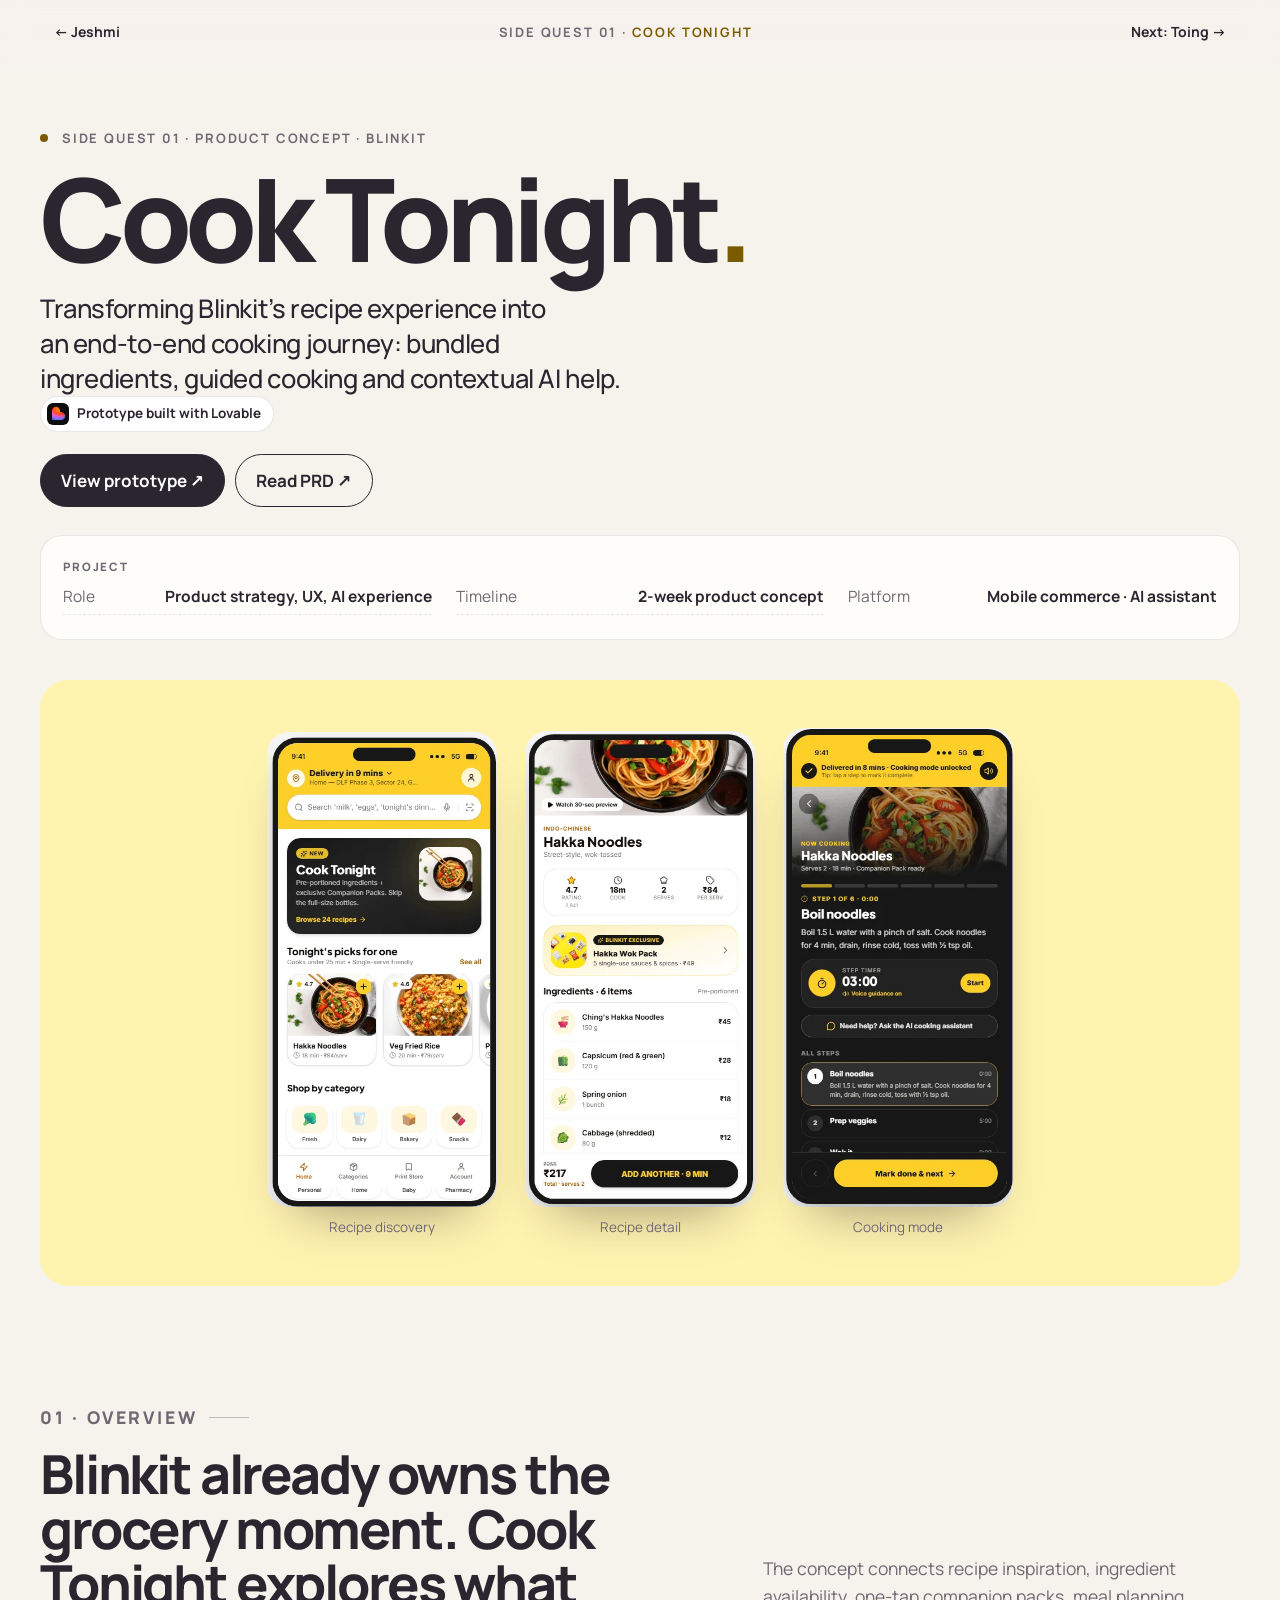
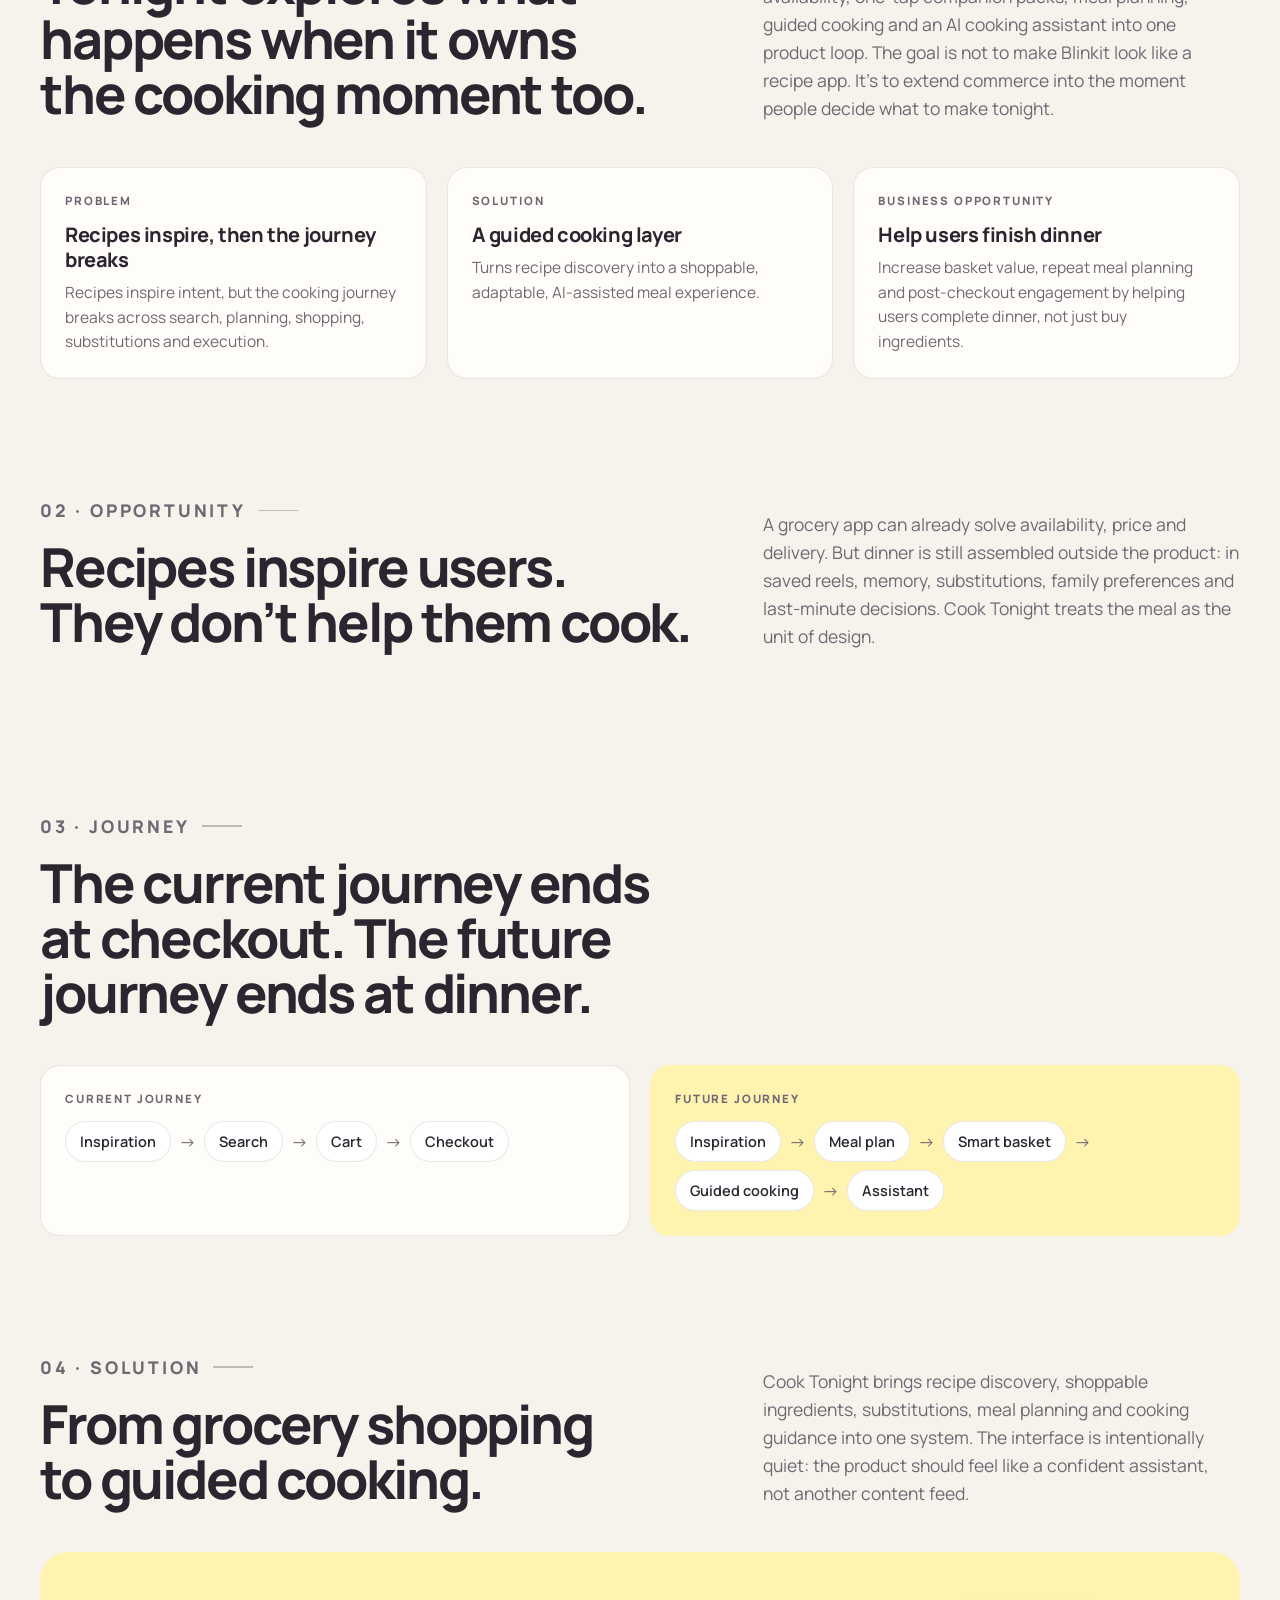
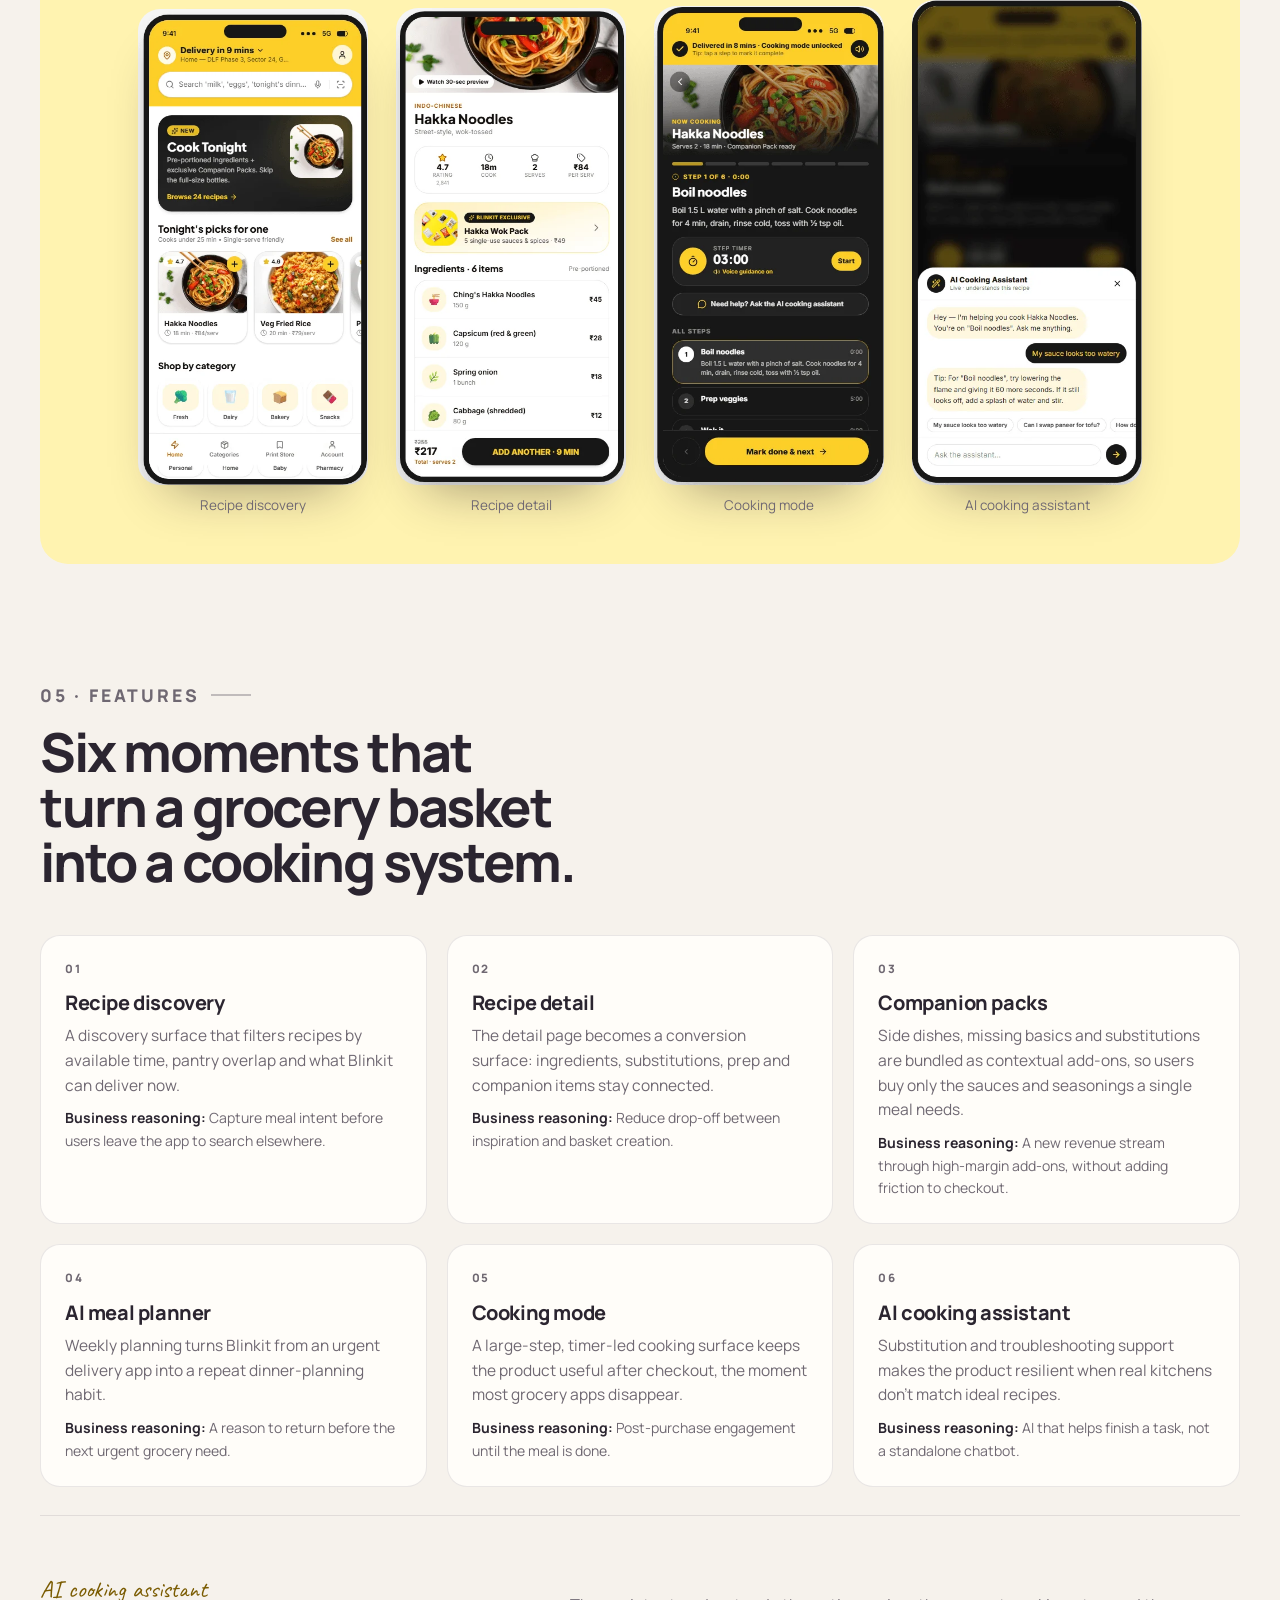
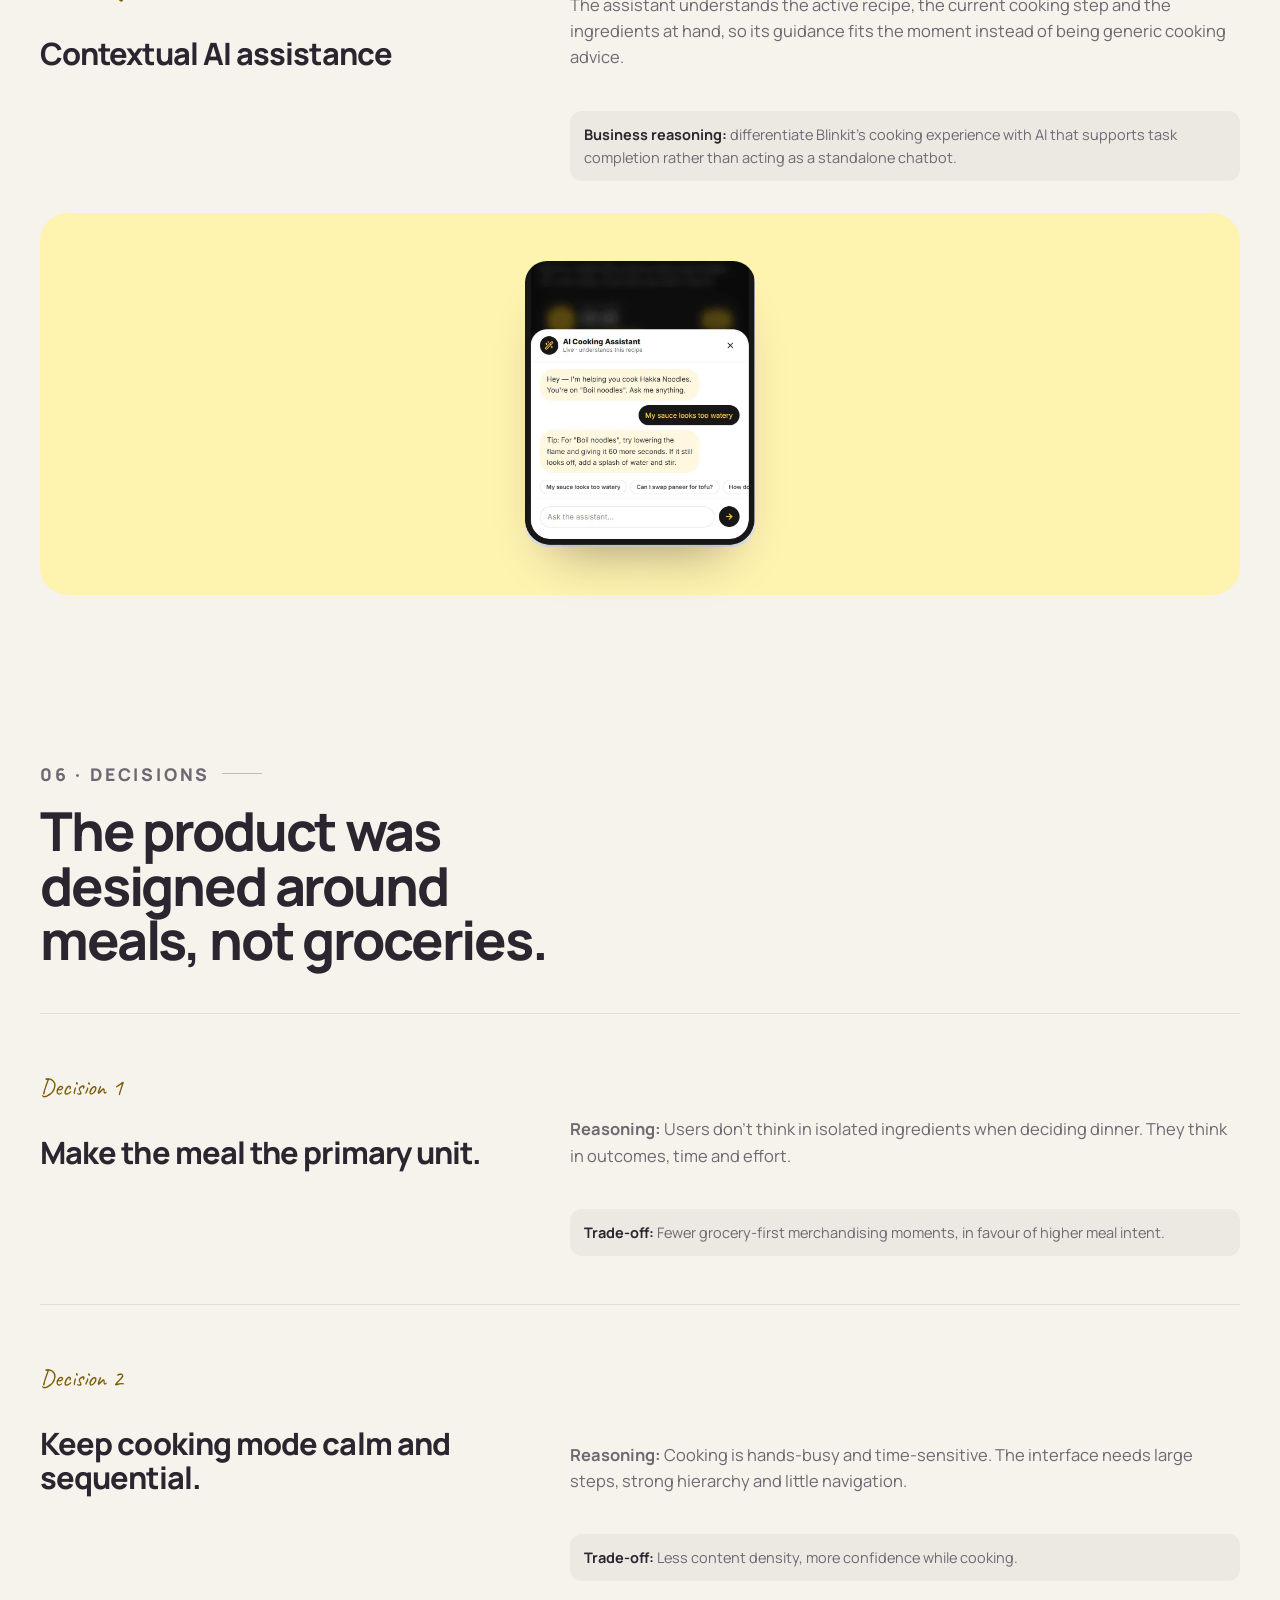
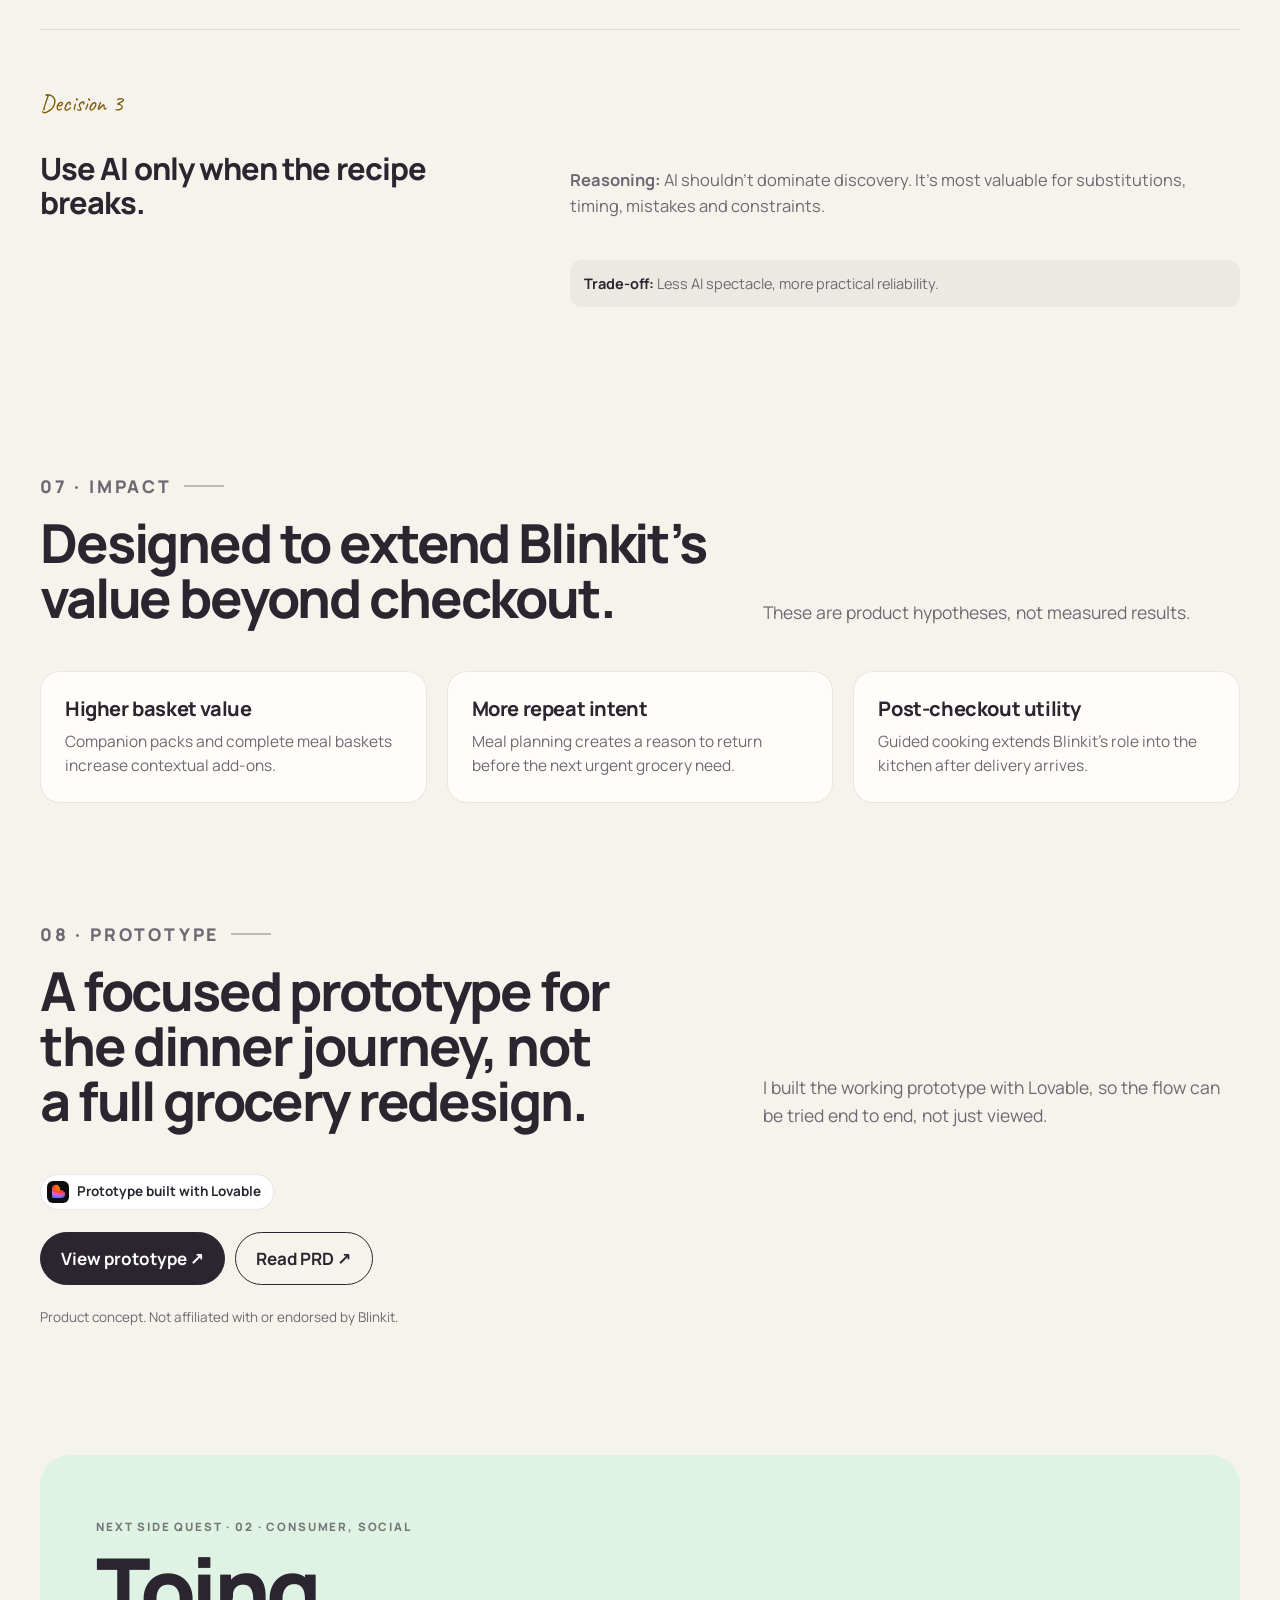
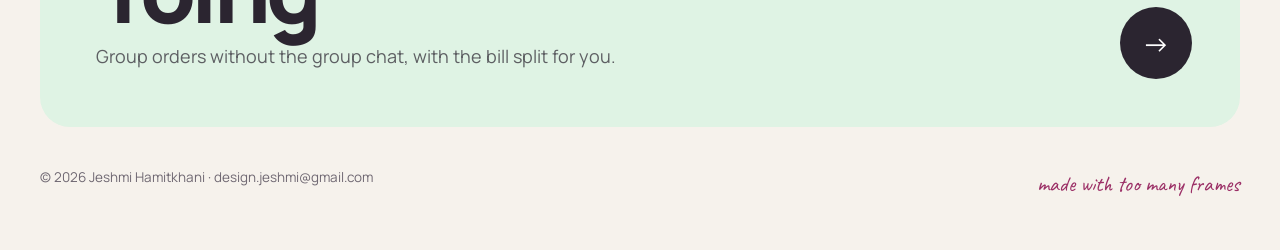
==== blinkit.html @ 4bb588b1 "Portfolio site Co-Authored-By: Claude Opus 5.5 <noreply@anthropic.com> Claude-Session: https://claud" ====
<!doctype html>
<html lang="en"><head><meta charset="utf-8"><meta name="viewport" content="width=device-width, initial-scale=1, viewport-fit=cover">
<title>Cook Tonight · Jeshmi</title><meta name="description" content="Cook Tonight, a Blinkit product concept by Jeshmi Hamitkhani: recipe discovery, ingredient bundles, guided cooking and an AI cooking assistant.">
<link rel="preconnect" href="https://fonts.googleapis.com"><link rel="preconnect" href="https://fonts.gstatic.com" crossorigin>
<link rel="stylesheet" href="https://fonts.googleapis.com/css2?family=Manrope:wght@400;500;600;700;800&family=Caveat:wght@600;700&family=Inter:wght@400;500;600;700&family=JetBrains+Mono:wght@400;600&display=swap">
<link rel="stylesheet" href="cs.css">
<style>:root{--tint:#FFF3B0;--tint-ink:#7A5B00;--pa:#0C831F}.dec>.oshot{grid-column:1/-1;margin-top:8px}.oshot{margin:0;border-radius:14px;overflow:hidden;background:#fff;border:1px solid var(--line);box-shadow:0 40px 80px -48px rgba(40,20,40,.45)}.oshot img{display:block;width:100%;height:auto}
.aff-f{display:flex;flex-wrap:wrap;gap:8px;margin-top:20px}.aff-f button{display:inline-flex;align-items:center;gap:8px;padding:9px 16px;border-radius:999px;border:1px solid var(--line);background:#fff;font:600 14.5px var(--ui,inherit);color:var(--ink);cursor:pointer}.aff-f button i{width:10px;height:10px;border-radius:3px}.aff-f button[aria-pressed=true]{background:var(--ink);color:#fff;border-color:var(--ink)}
.aff-b{margin-top:16px;display:grid;grid-template-columns:repeat(5,minmax(0,1fr));gap:18px;padding:24px;border-radius:22px;background:#fff;border:1px solid var(--line)}
.aff-c{display:grid;gap:10px;align-content:start;transition:opacity .35s}.aff-c h4{font-size:19px;line-height:1.15;letter-spacing:-.02em;margin:0}.aff-c small{color:var(--muted);font-size:14px;padding-bottom:12px;border-bottom:2px solid var(--ink);margin-bottom:6px}
.aff-c .st{margin:0;background:var(--st);padding:14px 14px 18px;font:600 19px/1.25 Caveat,cursive;color:#2b2530;transform:rotate(var(--r));box-shadow:0 6px 10px -8px rgba(0,0,0,.35)}
.aff.f .aff-c{opacity:.22}.aff.f .aff-c.on{opacity:1}
.aff-s{margin-top:16px;display:flex;align-items:center;gap:16px;padding:16px 20px;border-radius:16px;background:var(--ink);color:#fff}.aff-s span{flex:none;background:#fff;color:var(--ink);font-weight:700;font-size:14px;padding:6px 12px;border-radius:999px}.aff-s p{margin:0;font-size:16px}
@media(max-width:1000px){.aff-b{grid-template-columns:repeat(2,minmax(0,1fr))}}@media(max-width:560px){.aff-b{grid-template-columns:1fr;padding:16px}.aff-s{flex-direction:column;align-items:flex-start}}.phones .iph{display:block;width:100%;padding:9px;border-radius:44px;background:#111;box-shadow:0 0 0 1.5px #3a3a3a inset,0 30px 50px -28px rgba(20,10,20,.55);position:relative}.phones .iph img{border-radius:35px;box-shadow:none;display:block}.phones .iph::after{content:'';position:absolute;top:17px;left:50%;translate:-50% 0;width:28%;height:20px;border-radius:12px;background:#111}.phones figure.m{flex-basis:250px}.tgp{display:flex;flex-wrap:wrap;gap:32px;align-items:flex-start;justify-content:center;padding:clamp(20px,4vw,48px);border-radius:28px;background:#DFE3DC;margin-top:8px}.tgside{display:grid;gap:18px;width:360px;max-width:100%}.splitctl{background:#fff;border-radius:20px;padding:16px;box-shadow:0 0 0 2px #FF4FC8,0 20px 40px -30px rgba(0,0,0,.4)}.splitctl .lab{margin:0 0 10px;font-size:12px;font-weight:800;letter-spacing:.1em;text-transform:uppercase;color:#C2187F}.seg{display:grid;gap:8px}.seg button{display:grid;gap:2px;text-align:left;padding:14px 16px;border-radius:14px;border:1.5px solid var(--line);background:#fff;cursor:pointer;font:inherit;color:var(--ink)}.seg button small{color:var(--muted);font-size:13px}.seg button[aria-checked=true]{border-color:#0B6B2B;background:#EEF7F0;box-shadow:0 0 0 3px rgba(11,107,43,.15)}.seg button[aria-checked=true] b::before{content:'● ';color:#0B6B2B}.tgp .pay{width:auto}.tgp iframe{width:448px;max-width:100%;height:930px;border:0;border-radius:24px;background:transparent}
.pay{border:0;margin:0;padding:16px;border-radius:20px;background:#fff;width:360px;max-width:100%;display:grid;gap:6px;box-shadow:0 20px 40px -30px rgba(0,0,0,.4)}.pay legend{float:left;font-weight:700;font-size:16px;padding:4px 0 8px}.pay label{display:flex;align-items:center;justify-content:space-between;gap:12px;padding:14px;border-radius:14px;cursor:pointer;flex-direction:row-reverse}.pay label:has(input:checked){background:#EEF7F0}.pay b{display:block;font-size:14.5px}.pay small{color:var(--muted);font-size:12.5px}.pay input{width:20px;height:20px;accent-color:#0B6B2B}.pay .off{opacity:.45;cursor:not-allowed}
.tghero{background:#018029;color:#fff}.tghero .kicker,.tghero .lede{color:rgba(255,255,255,.85)}.tghero h1{color:#fff}.tghero h1 span{color:#F472B6}.tghero .tldr{background:rgba(255,255,255,.08);border-color:rgba(255,255,255,.2)}.tghero .tldr dt,.tghero .facts span:first-child{color:rgba(255,255,255,.7)}.tghero .tldr dd,.tghero .facts span{color:#fff}.tghero .phones{background:rgba(255,255,255,.1)}.tghero .phones figcaption{color:rgba(255,255,255,.8)}.dec>.phones{grid-column:1/-1;margin-top:8px}.phones{display:flex;flex-wrap:wrap;gap:clamp(14px,2.4vw,28px);justify-content:center;align-items:flex-end;padding:clamp(24px,4vw,48px);border-radius:28px;background:var(--tint)}
.phones figure{margin:0;display:grid;gap:10px;justify-items:center;flex:0 1 230px}.phones img{width:100%;height:auto;border-radius:22px;box-shadow:0 30px 50px -30px rgba(30,20,30,.45);background:#fff}.phones figcaption{font-size:13.5px;color:var(--muted);text-align:center}
.tbl{width:100%;border-collapse:collapse;font-size:15.5px}.tbl th{text-align:left;font-size:12px;letter-spacing:.1em;text-transform:uppercase;color:var(--muted);padding:12px 14px;border-bottom:2px solid var(--ink)}.tbl td{padding:14px;border-bottom:1px solid var(--line);vertical-align:top}.tbl td:first-child{font-weight:700}.tbl td:last-child{color:var(--tint-ink);font-weight:700}
.chips2{display:flex;flex-wrap:wrap;gap:8px;align-items:center}.chips2 span{padding:8px 14px;border-radius:999px;background:#fff;border:1px solid var(--line);font-weight:600;font-size:14.5px}.chips2 i{color:var(--muted);font-style:normal}
.btns{display:flex;flex-wrap:wrap;gap:10px;margin-top:22px}.btns a{padding:12px 20px;border-radius:999px;font-weight:700;text-decoration:none;border:1.5px solid var(--ink);color:var(--ink)}.btns a.p{background:var(--ink);color:#fff}
.made{display:inline-flex;align-items:center;gap:8px;padding:6px 12px 6px 6px;border-radius:999px;background:#fff;border:1px solid var(--line);font-weight:700;font-size:13.5px}.made img{width:22px;height:22px;border-radius:6px}</style></head><body><header class="top"><div class="wrap"><a href="./#explore" aria-label="Back to Jeshmi's portfolio">← Jeshmi</a><span class="crumb">Side quest 01 · <b>Cook Tonight</b></span><a href="toing.html">Next: Toing →</a></div><i class="progress" aria-hidden="true"></i></header><main><section class="hero"><div class="wrap"><p class="kicker rv"><i class="dot"></i>Side quest 01 · Product concept · Blinkit</p><h1 class="rv" style="--d:1">Cook Tonight<span>.</span></h1><p class="lede rv" style="--d:2">Transforming Blinkit’s recipe experience into an end-to-end cooking journey: bundled ingredients, guided cooking and contextual AI help.</p>
<div class="rv" style="--d:3"><span class="made"><img src="img/tool-lovable.png" alt="">Prototype built with Lovable</span><div class="btns"><a class="p" href="https://blinkitrecipe.lovable.app/" target="_blank" rel="noopener">View prototype ↗</a><a href="https://drive.google.com/file/d/1Q8aOf-Y_iiu2zdqYtConvwJl_48LPtrc/view?usp=drive_link" target="_blank" rel="noopener">Read PRD ↗</a></div></div><dl class="tldr rv" style="--d:3;margin-top:28px"><div style="grid-column:1/-1"><dt>Project</dt><dd class="facts" style="display:grid;grid-template-columns:repeat(auto-fit,minmax(180px,1fr));gap:4px 24px"><div><span>Role</span><span>Product strategy, UX, AI experience</span></div><div><span>Timeline</span><span>2-week product concept</span></div><div><span>Platform</span><span>Mobile commerce · AI assistant</span></div></dd></div></dl></div>
<div class="wrap" style="margin-top:40px"><div class="phones rv"><figure><img src="img/cs/bk-discovery.webp" alt="Recipe discovery with Cook Tonight on the Blinkit home" loading="lazy" decoding="async"><figcaption>Recipe discovery</figcaption></figure><figure><img src="img/cs/bk-detail.webp" alt="Recipe detail with ingredients" loading="lazy" decoding="async"><figcaption>Recipe detail</figcaption></figure><figure><img src="img/cs/bk-cart.webp" alt="Cooking mode with step-by-step instructions and a timer" loading="lazy" decoding="async"><figcaption>Cooking mode</figcaption></figure></div></div></section><section class="sec"><div class="wrap"><div class="sh rv"><div><p class="num">01 · Overview</p><h2>Blinkit already owns the grocery moment. Cook Tonight explores what happens when it owns the cooking moment too.</h2></div><p>The concept connects recipe inspiration, ingredient availability, one-tap companion packs, meal planning, guided cooking and an AI cooking assistant into one product loop. The goal is not to make Blinkit look like a recipe app. It’s to extend commerce into the moment people decide what to make tonight.</p></div><div class="g3"><div class="card rv" style="--d:0"><span class=lab>Problem</span><h3>Recipes inspire, then the journey breaks</h3><p>Recipes inspire intent, but the cooking journey breaks across search, planning, shopping, substitutions and execution.</p></div><div class="card rv" style="--d:1"><span class=lab>Solution</span><h3>A guided cooking layer</h3><p>Turns recipe discovery into a shoppable, adaptable, AI-assisted meal experience.</p></div><div class="card rv" style="--d:2"><span class=lab>Business opportunity</span><h3>Help users finish dinner</h3><p>Increase basket value, repeat meal planning and post-checkout engagement by helping users complete dinner, not just buy ingredients.</p></div></div></div></section><section class="sec"><div class="wrap"><div class="sh rv"><div><p class="num">02 · Opportunity</p><h2>Recipes inspire users. They don’t help them cook.</h2></div><p>A grocery app can already solve availability, price and delivery. But dinner is still assembled outside the product: in saved reels, memory, substitutions, family preferences and last-minute decisions. Cook Tonight treats the meal as the unit of design.</p></div></div></section><section class="sec"><div class="wrap"><div class="sh rv"><div><p class="num">03 · Journey</p><h2>The current journey ends at checkout. The future journey ends at dinner.</h2></div><span></span></div><div class="g2"><div class="card rv"><span class="lab">Current journey</span><div class="chips2"><span>Inspiration</span><i>→</i><span>Search</span><i>→</i><span>Cart</span><i>→</i><span>Checkout</span></div></div><div class="card t rv" style="--d:1"><span class="lab">Future journey</span><div class="chips2"><span>Inspiration</span><i>→</i><span>Meal plan</span><i>→</i><span>Smart basket</span><i>→</i><span>Guided cooking</span><i>→</i><span>Assistant</span></div></div></div></div></section><section class="sec"><div class="wrap"><div class="sh rv"><div><p class="num">04 · Solution</p><h2>From grocery shopping to guided cooking.</h2></div><p>Cook Tonight brings recipe discovery, shoppable ingredients, substitutions, meal planning and cooking guidance into one system. The interface is intentionally quiet: the product should feel like a confident assistant, not another content feed.</p></div><div class="phones rv"><figure><img src="img/cs/bk-discovery.webp" alt="Recipe discovery" loading="lazy" decoding="async"><figcaption>Recipe discovery</figcaption></figure><figure><img src="img/cs/bk-detail.webp" alt="Recipe detail" loading="lazy" decoding="async"><figcaption>Recipe detail</figcaption></figure><figure><img src="img/cs/bk-cart.webp" alt="Cooking mode" loading="lazy" decoding="async"><figcaption>Cooking mode</figcaption></figure><figure><img src="img/cs/bk-solution.webp" alt="The AI cooking assistant over cooking mode" loading="lazy" decoding="async"><figcaption>AI cooking assistant</figcaption></figure></div></div></section><section class="sec"><div class="wrap"><div class="sh rv"><div><p class="num">05 · Features</p><h2>Six moments that turn a grocery basket into a cooking system.</h2></div><span></span></div><div class="g3"><div class="card rv" style="--d:0"><span class="lab">01</span><h3>Recipe discovery</h3><p>A discovery surface that filters recipes by available time, pantry overlap and what Blinkit can deliver now.</p><p style="margin-top:10px;font-size:14px"><b style="color:var(--ink)">Business reasoning:</b> Capture meal intent before users leave the app to search elsewhere.</p></div><div class="card rv" style="--d:1"><span class="lab">02</span><h3>Recipe detail</h3><p>The detail page becomes a conversion surface: ingredients, substitutions, prep and companion items stay connected.</p><p style="margin-top:10px;font-size:14px"><b style="color:var(--ink)">Business reasoning:</b> Reduce drop-off between inspiration and basket creation.</p></div><div class="card rv" style="--d:2"><span class="lab">03</span><h3>Companion packs</h3><p>Side dishes, missing basics and substitutions are bundled as contextual add-ons, so users buy only the sauces and seasonings a single meal needs.</p><p style="margin-top:10px;font-size:14px"><b style="color:var(--ink)">Business reasoning:</b> A new revenue stream through high-margin add-ons, without adding friction to checkout.</p></div><div class="card rv" style="--d:0"><span class="lab">04</span><h3>AI meal planner</h3><p>Weekly planning turns Blinkit from an urgent delivery app into a repeat dinner-planning habit.</p><p style="margin-top:10px;font-size:14px"><b style="color:var(--ink)">Business reasoning:</b> A reason to return before the next urgent grocery need.</p></div><div class="card rv" style="--d:1"><span class="lab">05</span><h3>Cooking mode</h3><p>A large-step, timer-led cooking surface keeps the product useful after checkout, the moment most grocery apps disappear.</p><p style="margin-top:10px;font-size:14px"><b style="color:var(--ink)">Business reasoning:</b> Post-purchase engagement until the meal is done.</p></div><div class="card rv" style="--d:2"><span class="lab">06</span><h3>AI cooking assistant</h3><p>Substitution and troubleshooting support makes the product resilient when real kitchens don’t match ideal recipes.</p><p style="margin-top:10px;font-size:14px"><b style="color:var(--ink)">Business reasoning:</b> AI that helps finish a task, not a standalone chatbot.</p></div></div><div class="dec rv" style="margin-top:28px"><div><p class="hmw">AI cooking assistant</p><h3>Contextual AI assistance</h3><p>The assistant understands the active recipe, the current cooking step and the ingredients at hand, so its guidance fits the moment instead of being generic cooking advice.</p><p class="to"><b>Business reasoning:</b> differentiate Blinkit’s cooking experience with AI that supports task completion rather than acting as a standalone chatbot.</p></div><div class="phones rv"><figure><img src="img/cs/bk-assistant.webp" alt="AI cooking assistant answering a question about watery sauce" loading="lazy" decoding="async"></figure></div></div></div></section><section class="sec"><div class="wrap"><div class="sh rv"><div><p class="num">06 · Decisions</p><h2>The product was designed around meals, not groceries.</h2></div><span></span></div><div class="dec rv"><div><p class="hmw">Decision 1</p><h3>Make the meal the primary unit.</h3><p><b>Reasoning:</b> Users don’t think in isolated ingredients when deciding dinner. They think in outcomes, time and effort.</p><p class="to"><b>Trade-off:</b> Fewer grocery-first merchandising moments, in favour of higher meal intent.</p></div></div><div class="dec rv"><div><p class="hmw">Decision 2</p><h3>Keep cooking mode calm and sequential.</h3><p><b>Reasoning:</b> Cooking is hands-busy and time-sensitive. The interface needs large steps, strong hierarchy and little navigation.</p><p class="to"><b>Trade-off:</b> Less content density, more confidence while cooking.</p></div></div><div class="dec rv"><div><p class="hmw">Decision 3</p><h3>Use AI only when the recipe breaks.</h3><p><b>Reasoning:</b> AI shouldn’t dominate discovery. It’s most valuable for substitutions, timing, mistakes and constraints.</p><p class="to"><b>Trade-off:</b> Less AI spectacle, more practical reliability.</p></div></div></div></section><section class="sec"><div class="wrap"><div class="sh rv"><div><p class="num">07 · Impact</p><h2>Designed to extend Blinkit’s value beyond checkout.</h2></div><p>These are product hypotheses, not measured results.</p></div><div class="g3"><div class="card rv" style="--d:0"><h3>Higher basket value</h3><p>Companion packs and complete meal baskets increase contextual add-ons.</p></div><div class="card rv" style="--d:1"><h3>More repeat intent</h3><p>Meal planning creates a reason to return before the next urgent grocery need.</p></div><div class="card rv" style="--d:2"><h3>Post-checkout utility</h3><p>Guided cooking extends Blinkit’s role into the kitchen after delivery arrives.</p></div></div></div></section><section class="sec"><div class="wrap"><div class="sh rv"><div><p class="num">08 · Prototype</p><h2>A focused prototype for the dinner journey, not a full grocery redesign.</h2></div><p>I built the working prototype with Lovable, so the flow can be tried end to end, not just viewed.</p></div><div class="rv"><span class="made"><img src="img/tool-lovable.png" alt="">Prototype built with Lovable</span><div class="btns"><a class="p" href="https://blinkitrecipe.lovable.app/" target="_blank" rel="noopener">View prototype ↗</a><a href="https://drive.google.com/file/d/1Q8aOf-Y_iiu2zdqYtConvwJl_48LPtrc/view?usp=drive_link" target="_blank" rel="noopener">Read PRD ↗</a></div><p class="concept" style="margin-top:22px">Product concept. Not affiliated with or endorsed by Blinkit.</p></div></div></section></main><div class="wrap"><a class="next rv" href="toing.html" style="--ntint:#DFF3E4"><span class="lab">Next side quest · 02 · Consumer, social</span><h2>Toing</h2><p>Group orders without the group chat, with the bill split for you.</p><span class="go" aria-hidden="true">→</span></a></div><div class="wrap"><div class="foot"><span>© 2026 Jeshmi Hamitkhani · design.jeshmi@gmail.com</span><span>made with too many frames</span></div></div><script src="cs.js"></script></body></html>
---- cs.css ----
/* Case study system for Jeshmi's portfolio.
   Layout: one 1200px column on warm paper; each case gets its folder colour as --tint and a product accent as --pa.
   Reading order on every page: 30-second summary → problem → research → insight → decisions → the product → impact → reflection. */
:root {
  --bg: #F6F2EC;
  --paper: #FFFDF9;
  --ink: #2B2530;
  --muted: #6F6872;
  --line: rgba(43, 37, 48, .1);
  --magenta: #9B2F66;
  --tint: #F9DCE9;
  --tint-ink: #8E2457;
  --pa: #2563EB;
  --sans: 'Manrope', 'Avenir Next', system-ui, sans-serif;
  --hand: 'Caveat', 'Bradley Hand', cursive;
  --ui: 'Inter', system-ui, -apple-system, 'Segoe UI', sans-serif;
  --mono: 'JetBrains Mono', ui-monospace, 'SF Mono', Menlo, Consolas, monospace;
  --ease: cubic-bezier(.16, 1, .3, 1);
  color-scheme: light;
}
html { background: var(--bg); scroll-behavior: smooth; overflow-x: clip; }
body { margin: 0; background: var(--bg); color: var(--ink); font-family: var(--sans); font-size: 17px; line-height: 1.6; -webkit-font-smoothing: antialiased; overflow-x: clip; }
* { box-sizing: border-box; }
img { max-width: 100%; display: block; }
h1, h2, h3, h4, p, figure, ul, ol, dl, dd { margin: 0; }
a { color: inherit; }
:focus-visible { outline: 2px solid var(--magenta); outline-offset: 3px; border-radius: 4px; }
.wrap { max-width: 1248px; margin: 0 auto; padding-left: max(24px, env(safe-area-inset-left, 0px)); padding-right: max(24px, env(safe-area-inset-right, 0px)); }
.sr { position: absolute; width: 1px; height: 1px; overflow: hidden; clip: rect(0 0 0 0); white-space: nowrap; }

/* top bar */
.top { position: sticky; top: env(safe-area-inset-top, 0px); z-index: 40; background: color-mix(in srgb, var(--bg) 86%, transparent); -webkit-backdrop-filter: blur(14px); backdrop-filter: blur(14px); border-bottom: 1px solid transparent; transition: border-color .3s; }
.top.scrolled { border-bottom-color: var(--line); }
body::before { content: ""; position: fixed; inset: 0 0 auto; height: env(safe-area-inset-top, 0px); z-index: 41; background: var(--bg); }
.top .wrap { display: flex; align-items: center; justify-content: space-between; gap: 16px; height: 64px; }
.top a { display: inline-flex; align-items: center; gap: 8px; text-decoration: none; font-size: 14px; font-weight: 700; padding: 8px 14px; border-radius: 999px; transition: background .25s; }
.top a:hover { background: rgba(43, 37, 48, .06); }
.top .crumb { font-size: 13px; font-weight: 700; letter-spacing: .14em; text-transform: uppercase; color: var(--muted); text-align: center; }
.top .crumb b { color: var(--tint-ink); }
.progress { position: absolute; left: 0; bottom: -1px; height: 2px; width: 100%; transform-origin: 0 50%; transform: scaleX(0); background: var(--tint-ink); }

/* hero */
.hero { padding: clamp(40px, 7vh, 80px) 0 0; }
.kicker { display: flex; flex-wrap: wrap; gap: 8px 14px; align-items: center; font-size: 13px; font-weight: 700; letter-spacing: .14em; text-transform: uppercase; color: var(--muted); }
.kicker .dot { width: 8px; height: 8px; border-radius: 50%; background: var(--tint-ink); }
.hero h1 { margin-top: 18px; font-size: clamp(56px, 9vw, 128px); font-weight: 800; line-height: .9; letter-spacing: -.055em; }
.hero h1 span { color: var(--tint-ink); }
.hero .lede { margin-top: 22px; max-width: 30em; font-size: clamp(20px, 2vw, 27px); line-height: 1.35; font-weight: 500; letter-spacing: -.015em; text-wrap: balance; }
.concept { margin-top: 14px; font-size: 13.5px; color: var(--muted); }

/* the 30-second summary */
.tldr { margin-top: clamp(32px, 5vh, 52px); display: grid; grid-template-columns: repeat(4, minmax(0, 1fr)); border-radius: 22px; overflow: hidden; background: var(--paper); border: 1px solid var(--line); }
.tldr > div { padding: 22px 22px 24px; display: grid; gap: 8px; align-content: start; min-width: 0; }
.tldr > div + div { border-left: 1px solid var(--line); }
.tldr dt, .lab { font-size: 11.5px; font-weight: 800; letter-spacing: .16em; text-transform: uppercase; color: var(--muted); }
.tldr dd { font-size: 15.5px; line-height: 1.5; }
.tldr .win { background: var(--tint); }
.tldr .win dt { color: var(--tint-ink); }
.big { font-size: clamp(38px, 4.2vw, 60px); font-weight: 800; letter-spacing: -.045em; line-height: 1; font-variant-numeric: tabular-nums; color: var(--ink); }
.big small { font-size: .42em; letter-spacing: -.01em; font-weight: 700; margin-left: 4px; }
.facts { display: grid; gap: 6px; font-size: 14px; }
.facts div { display: flex; justify-content: space-between; gap: 10px; border-bottom: 1px dashed var(--line); padding-bottom: 6px; }
.facts div:last-child { border: 0; }
.facts span:first-child { color: var(--muted); }
.facts span:last-child { font-weight: 700; text-align: right; }

/* hero stage: the main product shot sits on the folder colour */
.stage { position: relative; margin-top: clamp(32px, 5vh, 56px); padding: clamp(28px, 5vw, 64px) clamp(16px, 4vw, 56px) 0; border-radius: 30px 30px 0 0; background: var(--tint); overflow: hidden; perspective: 1600px; }
.stage::after { content: ''; position: absolute; inset: auto 0 0; height: 30%; background: linear-gradient(transparent, rgba(0, 0, 0, .04)); pointer-events: none; }
.stage .tilt { transform-origin: 50% 100%; transition: transform .8s var(--ease); will-change: transform; }

/* sections */
section.sec { padding: clamp(84px, 13vh, 150px) 0 0; }
.sh { display: grid; grid-template-columns: minmax(0, 7fr) minmax(0, 5fr); gap: 16px 56px; align-items: end; margin-bottom: clamp(36px, 5vh, 56px); }
.num { display: flex; align-items: center; gap: 12px; font-size: 12.5px; font-weight: 800; letter-spacing: .16em; text-transform: uppercase; color: var(--tint-ink); margin-bottom: 16px; }
.num::after { content: ''; width: 40px; height: 1.5px; background: currentColor; opacity: .4; }
.sh h2 { font-size: clamp(34px, 4.2vw, 58px); font-weight: 750; line-height: 1.02; letter-spacing: -.04em; text-wrap: balance; }
.sh p { font-size: 17.5px; color: var(--muted); max-width: 32em; }
.prose { max-width: 40em; font-size: 18px; color: var(--muted); }
.prose b, .prose strong { color: var(--ink); }
.hand { font-family: var(--hand); font-size: 26px; line-height: 1.1; color: var(--tint-ink); }

/* generic cards and grids */
.g2 { display: grid; grid-template-columns: repeat(2, minmax(0, 1fr)); gap: 20px; }
.g3 { display: grid; grid-template-columns: repeat(3, minmax(0, 1fr)); gap: 20px; }
.g4 { display: grid; grid-template-columns: repeat(4, minmax(0, 1fr)); gap: 20px; }
.card { background: var(--paper); border: 1px solid var(--line); border-radius: 20px; padding: 24px; min-width: 0; }
.card h3 { font-size: 20px; font-weight: 750; letter-spacing: -.02em; line-height: 1.25; }
.card p { margin-top: 8px; font-size: 15.5px; color: var(--muted); }
.card .lab { margin-bottom: 12px; display: block; }
.card.ink { background: var(--ink); color: #F6F2EC; border-color: var(--ink); }
.card.ink p { color: rgba(246, 242, 236, .72); }
.card.ink .lab { color: rgba(246, 242, 236, .6); }
.card.t { background: var(--tint); border-color: transparent; }
.chip { display: inline-flex; align-items: center; gap: 6px; padding: 5px 11px; border-radius: 999px; background: rgba(43, 37, 48, .06); font-size: 13px; font-weight: 700; white-space: nowrap; }
.chips { display: flex; flex-wrap: wrap; gap: 8px; }
.shaped { margin-top: 14px; font-size: 13.5px; font-weight: 800; color: var(--tint-ink); }

/* pull quote */
.quote { border-radius: 26px; background: var(--ink); color: #F6F2EC; padding: clamp(28px, 4vw, 52px); display: grid; grid-template-columns: auto minmax(0, 1fr); gap: 28px; align-items: start; }
.quote .av { width: 84px; height: 84px; border-radius: 50%; background: var(--tint); display: grid; place-items: center; font-weight: 800; color: var(--tint-ink); font-size: 26px; overflow: hidden; }
.quote .av img { width: 100%; height: 100%; object-fit: cover; }
.quote blockquote { margin: 0; font-size: clamp(22px, 2.4vw, 32px); font-weight: 600; line-height: 1.3; letter-spacing: -.02em; }
.quote .tr { margin-top: 12px; color: rgba(246, 242, 236, .7); font-size: 16px; }
.quote .who { margin-top: 18px; font-size: 14px; color: rgba(246, 242, 236, .6); }

/* insight list: big numbers in the gutter */
.insights { display: grid; gap: 0; border-top: 1px solid var(--line); }
.ins { display: grid; grid-template-columns: 80px minmax(0, 1fr) minmax(0, 1fr); gap: 24px; padding: 26px 0; border-bottom: 1px solid var(--line); align-items: start; }
.ins .n { font-size: 40px; font-weight: 800; letter-spacing: -.04em; color: var(--tint-ink); line-height: 1; }
.ins h3 { font-size: 22px; font-weight: 750; letter-spacing: -.02em; line-height: 1.25; }
.ins p { font-size: 16px; color: var(--muted); }

/* decision blocks: text left, screen right */
.dec { display: grid; grid-template-columns: minmax(0, 5fr) minmax(0, 7fr); gap: 24px clamp(24px, 4vw, 56px); align-items: end; padding: 48px 0; border-top: 1px solid var(--line); }
.dec > div:first-child { display: contents; }
.dec .hmw, .dec h3 { grid-column: 1; }
.dec > div:first-child > p:not(.hmw):not(.to) { grid-column: 2; grid-row: 1 / span 2; margin: 0; align-self: end; }
.dec .to { grid-column: 2; margin: 0; }
.dec .frame { grid-column: 1 / -1; }
.dec h3 { font-size: clamp(24px, 2.4vw, 32px); font-weight: 750; letter-spacing: -.03em; line-height: 1.12; }
.dec p { margin-top: 12px; color: var(--muted); font-size: 16.5px; }
.dec .to { margin-top: 16px; padding: 12px 14px; border-radius: 12px; background: rgba(43, 37, 48, .05); font-size: 14.5px; }
.dec .to b { color: var(--ink); }
.dec .hmw { font-family: var(--hand); font-size: 24px; color: var(--tint-ink); line-height: 1.1; margin-bottom: 10px; }

/* screen frames */
.frame { position: relative; border-radius: 14px; background: #fff; box-shadow: 0 1px 0 rgba(0, 0, 0, .04), 0 40px 80px -40px rgba(40, 20, 40, .45), 0 0 0 1px rgba(43, 37, 48, .08); overflow: hidden; }
.frame .bar { display: flex; align-items: center; gap: 8px; height: 34px; padding: 0 14px; background: #F3F1EE; border-bottom: 1px solid rgba(0, 0, 0, .06); }
.frame .bar i { width: 10px; height: 10px; border-radius: 50%; background: #E2DED9; }
.frame .bar i:nth-child(1) { background: #FF5F57; } .frame .bar i:nth-child(2) { background: #FEBC2E; } .frame .bar i:nth-child(3) { background: #28C840; }
.frame .bar .url { margin-left: 10px; flex: 1; max-width: 300px; height: 20px; border-radius: 6px; background: #fff; font: 500 11px var(--ui); color: #888; display: flex; align-items: center; padding: 0 10px; }
/* the app inside is designed at a fixed size and scaled to fit, so it stays pixel-crisp at any width */
.scaler { position: relative; width: 100%; overflow: hidden; }
.scaler > .app { position: absolute; left: 0; top: 0; transform-origin: 0 0; }
.phone { width: min(300px, 100%); margin: 0 auto; border-radius: 42px; padding: 10px; background: #0d0d0d; box-shadow: 0 40px 70px -36px rgba(0, 0, 0, .6), inset 0 0 0 2px #2a2a2a; }
.phone img { border-radius: 32px; width: 100%; }

/* annotation pins */
.pin { position: absolute; z-index: 3; width: 26px; height: 26px; margin: -13px 0 0 -13px; border-radius: 50%; background: var(--magenta); color: #fff; font: 800 12px var(--sans); display: grid; place-items: center; box-shadow: 0 0 0 4px rgba(255, 255, 255, .85), 0 6px 14px rgba(0, 0, 0, .25); transition: transform .35s var(--ease); }
.pin.on { transform: scale(1.3); }
.pin::after { content: ''; position: absolute; inset: -4px; border-radius: 50%; border: 2px solid var(--magenta); opacity: 0; animation: ping 2.4s infinite; }
@keyframes ping { 0% { transform: scale(.8); opacity: .7; } 80%, 100% { transform: scale(1.8); opacity: 0; } }
.notes { display: grid; gap: 4px; margin-top: 18px; }
.note { display: grid; grid-template-columns: 26px minmax(0, 1fr); gap: 12px; padding: 10px 12px; border-radius: 12px; cursor: default; transition: background .25s; }
.note:hover, .note.on { background: rgba(43, 37, 48, .05); }
.note .k { width: 26px; height: 26px; border-radius: 50%; background: var(--magenta); color: #fff; font: 800 12px var(--sans); display: grid; place-items: center; }
.note b { display: block; font-size: 15.5px; }
.note span { font-size: 14.5px; color: var(--muted); }

/* stepper: walk through a flow one screen at a time */
.steps { display: flex; gap: 6px; overflow-x: auto; padding-bottom: 4px; scrollbar-width: none; }
.steps::-webkit-scrollbar { display: none; }
.steps button { flex: none; display: inline-flex; align-items: center; gap: 8px; height: 42px; padding: 0 16px 0 8px; border: 1px solid var(--line); border-radius: 999px; background: var(--paper); font: 700 14px var(--sans); color: var(--muted); cursor: pointer; transition: background .25s, color .25s, border-color .25s; }
.steps button i { font-style: normal; width: 26px; height: 26px; border-radius: 50%; display: grid; place-items: center; background: rgba(43, 37, 48, .07); font-size: 12px; }
.steps button[aria-selected="true"] { background: var(--ink); color: #fff; border-color: var(--ink); }
.steps button[aria-selected="true"] i { background: var(--magenta); color: #fff; }
.flow { display: grid; grid-template-columns: 1fr; gap: 24px; margin-top: 28px; }
.flow .side { display: grid; grid-template-columns: minmax(0, 5fr) minmax(0, 7fr); gap: 8px 48px; align-items: start; }
.flow .side > .lab, .flow .side > h3, .flow .side > p { grid-column: 1; }
.flow .side .notes { grid-column: 2; grid-row: 1 / span 3; margin-top: 0; grid-template-columns: repeat(2, minmax(0, 1fr)); gap: 4px 12px; }
.flow .side h3 { font-size: 26px; font-weight: 750; letter-spacing: -.03em; line-height: 1.15; margin-top: 4px; }
.flow .side p { margin-top: 10px; color: var(--muted); font-size: 16px; }
.pane { display: none; }
.pane.on { display: block; animation: paneIn .6s var(--ease); }
@keyframes paneIn { from { opacity: 0; transform: translateY(14px); } }
.flow-nav { display: flex; gap: 8px; margin-top: 18px; }
.flow-nav button { width: 44px; height: 44px; border-radius: 50%; border: 1px solid var(--line); background: var(--paper); font-size: 18px; cursor: pointer; }
.flow-nav button:disabled { opacity: .35; cursor: default; }

/* swimlane chart */
.lane { display: grid; grid-template-columns: 170px minmax(0, 1fr); border-top: 1px solid var(--line); min-height: 56px; align-items: center; }
.lane:last-of-type { border-bottom: 1px solid var(--line); }
.lane b { font-size: 14.5px; }
.lane .track { position: relative; height: 56px; background-image: linear-gradient(90deg, var(--line) 1px, transparent 1px); background-size: calc(100% / 6) 100%; }
.lane .seg { position: absolute; top: 12px; height: 32px; border-radius: 9px; display: flex; align-items: center; padding: 0 10px; font-size: 13px; font-weight: 700; white-space: nowrap; overflow: hidden; transform-origin: 0 50%; transition: transform 1s var(--ease); transition-delay: calc(var(--d, 0) * 160ms); }
.motion .lanes:not(.in) .seg { transform: scaleX(.02); }
.axis { display: grid; grid-template-columns: 170px minmax(0, 1fr); font-size: 12px; color: var(--muted); }
.axis div { display: flex; justify-content: space-between; padding-top: 8px; font-variant-numeric: tabular-nums; }

/* comparison table */
.tablewrap { overflow-x: auto; border-radius: 20px; border: 1px solid var(--line); background: var(--paper); }
table.cmp { width: 100%; border-collapse: collapse; min-width: 760px; font-size: 14.5px; }
.cmp th, .cmp td { padding: 14px 16px; text-align: left; border-bottom: 1px solid var(--line); vertical-align: middle; }
.cmp th { font-size: 11.5px; font-weight: 800; letter-spacing: .14em; text-transform: uppercase; color: var(--muted); }
.cmp td small { display: block; color: var(--muted); font-size: 12.5px; }
.cmp tr:last-child td { border-bottom: 0; }
.cmp tr.me td { background: var(--tint); font-weight: 700; }
.dot3 { display: inline-block; width: 14px; height: 14px; border-radius: 50%; border: 2px solid var(--ink); vertical-align: -2px; }
.dot3.full { background: var(--ink); }
.dot3.half { background: linear-gradient(90deg, var(--ink) 50%, transparent 50%); }
.dot3.none { opacity: .25; }

/* before/after slider */
.ba { position: relative; border-radius: 18px; overflow: hidden; user-select: none; touch-action: pan-y; box-shadow: 0 30px 60px -40px rgba(40, 20, 40, .5), 0 0 0 1px var(--line); }
.ba img { width: 100%; }
.ba .after { position: absolute; inset: 0; clip-path: inset(0 0 0 var(--x, 50%)); }
.ba .after img { width: 100%; height: 100%; object-fit: cover; }
.ba .handle { position: absolute; top: 0; bottom: 0; left: var(--x, 50%); width: 2px; background: #fff; box-shadow: 0 0 0 1px rgba(0, 0, 0, .15); }
.ba .handle::after { content: '⟷'; position: absolute; top: 50%; left: 50%; width: 46px; height: 46px; margin: -23px 0 0 -23px; border-radius: 50%; background: var(--ink); color: #fff; display: grid; place-items: center; font-size: 18px; box-shadow: 0 8px 20px rgba(0, 0, 0, .3); }
.ba input { position: absolute; inset: 0; width: 100%; height: 100%; opacity: 0; cursor: ew-resize; margin: 0; }
.ba .tag { position: absolute; top: 14px; padding: 6px 12px; border-radius: 999px; background: rgba(20, 16, 22, .78); color: #fff; font-size: 12.5px; font-weight: 700; }
.ba .tag.l { left: 14px; } .ba .tag.r { right: 14px; }

/* iterations */
.iter { display: grid; grid-template-columns: minmax(0, 7fr) minmax(0, 5fr); gap: clamp(24px, 4vw, 48px); align-items: start; padding: 32px 0; border-top: 1px solid var(--line); }
.iter .shot { border-radius: 14px; overflow: hidden; box-shadow: 0 30px 60px -40px rgba(40, 20, 40, .5), 0 0 0 1px var(--line); max-height: 560px; position: relative; }
.iter .shot::after { content: ''; position: absolute; inset: auto 0 0; height: 120px; background: linear-gradient(transparent, var(--bg)); }
.rej { display: inline-block; padding: 5px 11px; border-radius: 999px; background: #FDE2DE; color: #A1281A; font-size: 12px; font-weight: 800; letter-spacing: .1em; text-transform: uppercase; }
.iter h3 { margin-top: 12px; font-size: 26px; font-weight: 750; letter-spacing: -.03em; line-height: 1.15; }
.iter ol { list-style: none; padding: 0; margin-top: 16px; display: grid; gap: 12px; }
.iter li { display: grid; grid-template-columns: 26px minmax(0, 1fr); gap: 12px; font-size: 15px; color: var(--muted); }
.iter li b { color: var(--ink); display: block; }
.iter li i { font-style: normal; width: 26px; height: 26px; border-radius: 50%; background: #A1281A; color: #fff; display: grid; place-items: center; font-size: 12px; font-weight: 800; }
.taught { margin-top: 18px; padding: 14px 16px; border-radius: 14px; background: var(--tint); font-size: 15px; }
.taught b { color: var(--tint-ink); }

/* impact */
.impact { border-radius: 30px; background: var(--ink); color: #F6F2EC; padding: clamp(32px, 5vw, 64px); }
.impact .num { color: #F2A9CB; }
.impact h2 { font-size: clamp(34px, 4.2vw, 58px); font-weight: 750; letter-spacing: -.04em; line-height: 1.02; }
.impact .row { margin-top: 40px; display: grid; grid-template-columns: repeat(3, minmax(0, 1fr)); gap: 0; }
.impact .row > div { padding: 0 28px 0 0; }
.impact .row > div + div { padding-left: 28px; border-left: 1px solid rgba(246, 242, 236, .14); }
.impact .big { color: #fff; font-size: clamp(44px, 5vw, 76px); }
.impact .row b { display: block; margin-top: 10px; font-size: 17px; }
.impact .row span { display: block; margin-top: 4px; font-size: 14.5px; color: rgba(246, 242, 236, .62); }
.impact .fine { margin-top: 32px; font-size: 13.5px; color: rgba(246, 242, 236, .55); }

/* reflections */
.refl { display: grid; grid-template-columns: repeat(3, minmax(0, 1fr)); gap: 20px; }
.refl .card { background: transparent; border-width: 1px 0 0; border-radius: 0; padding: 22px 0 0; }

/* next case */
.next { display: block; margin: clamp(90px, 14vh, 160px) 0 0; padding: clamp(32px, 5vw, 56px); border-radius: 30px; background: var(--ntint, #DCEAF7); text-decoration: none; position: relative; overflow: hidden; transition: transform .6s var(--ease); }
.next:hover { transform: translateY(-4px); }
.next .lab { color: rgba(43, 37, 48, .6); }
.next h2 { margin-top: 10px; font-size: clamp(44px, 7vw, 96px); font-weight: 800; letter-spacing: -.05em; line-height: .92; }
.next p { margin-top: 12px; max-width: 30em; font-size: 18px; color: rgba(43, 37, 48, .72); }
.next .go { position: absolute; right: clamp(24px, 4vw, 48px); bottom: clamp(24px, 4vw, 48px); width: 72px; height: 72px; border-radius: 50%; background: var(--ink); color: #fff; display: grid; place-items: center; font-size: 28px; transition: transform .6s var(--ease); }
.next:hover .go { transform: rotate(-45deg); }
.foot { display: flex; justify-content: space-between; gap: 12px; flex-wrap: wrap; padding: 40px 0 48px; font-size: 13.5px; color: var(--muted); }
.foot span:last-child { font-family: var(--hand); font-size: 22px; color: var(--magenta); }

/* motion: blocks drift up from a visible resting state */
.motion .rv { transition: opacity 1s var(--ease), translate 1s var(--ease); transition-delay: calc(var(--d, 0) * 80ms); }
.motion .rv:not(.in) { opacity: .25; translate: 0 28px; }

@media (max-width: 900px) {
  .tldr { grid-template-columns: repeat(2, minmax(0, 1fr)); }
  .tldr > div:nth-child(3) { border-left: 0; }
  .tldr > div:nth-child(n+3) { border-top: 1px solid var(--line); }
  .sh, .dec, .flow, .iter, .flow .side { grid-template-columns: 1fr; }
  .dec .hmw, .dec h3, .dec > div:first-child > p:not(.hmw):not(.to), .dec .to, .flow .side .notes { grid-column: 1; grid-row: auto; }
  .flow .side .notes { grid-template-columns: 1fr; }
  .g3, .g4, .refl { grid-template-columns: repeat(2, minmax(0, 1fr)); }
  .impact .row { grid-template-columns: 1fr; gap: 28px; }
  .impact .row > div, .impact .row > div + div { padding: 0; border: 0; }
  .ins { grid-template-columns: 56px minmax(0, 1fr); }
  .ins > div { grid-column: 2; }
  .lane, .axis { grid-template-columns: 110px minmax(0, 1fr); }
  .top .crumb { display: none; }
}
@media (max-width: 600px) {
  body { font-size: 16px; }
  .tldr, .g2, .g3, .g4, .refl { grid-template-columns: 1fr; }
  .tldr > div + div { border-left: 0; border-top: 1px solid var(--line); }
  .quote { grid-template-columns: 1fr; }
  .stage { border-radius: 22px 22px 0 0; }
  .lane, .axis { grid-template-columns: 84px minmax(0, 1fr); }
  .lane .seg { font-size: 0; padding: 0; }
  .next .go { width: 56px; height: 56px; font-size: 22px; }
}
@media (prefers-reduced-motion: reduce) {
  html { scroll-behavior: auto; }
  .pin::after { animation: none; }
  .pane.on { animation: none; }
}
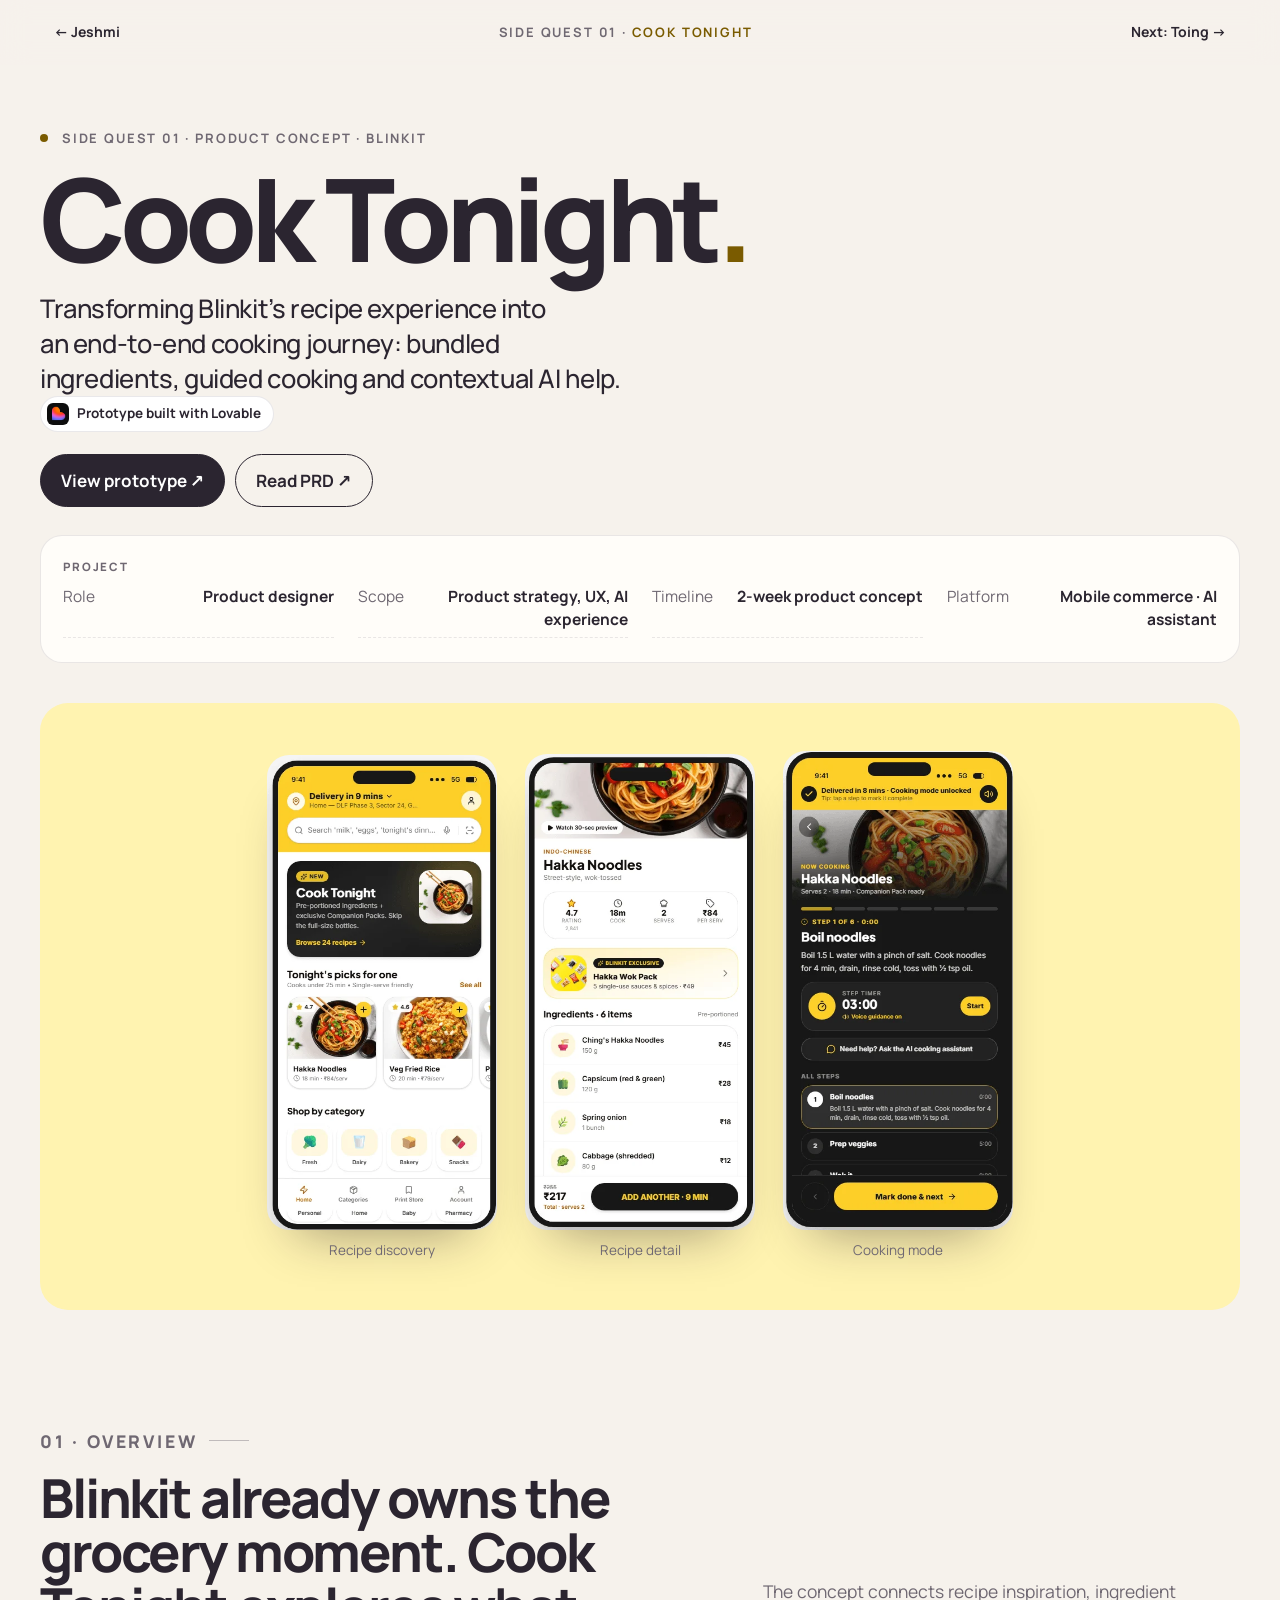
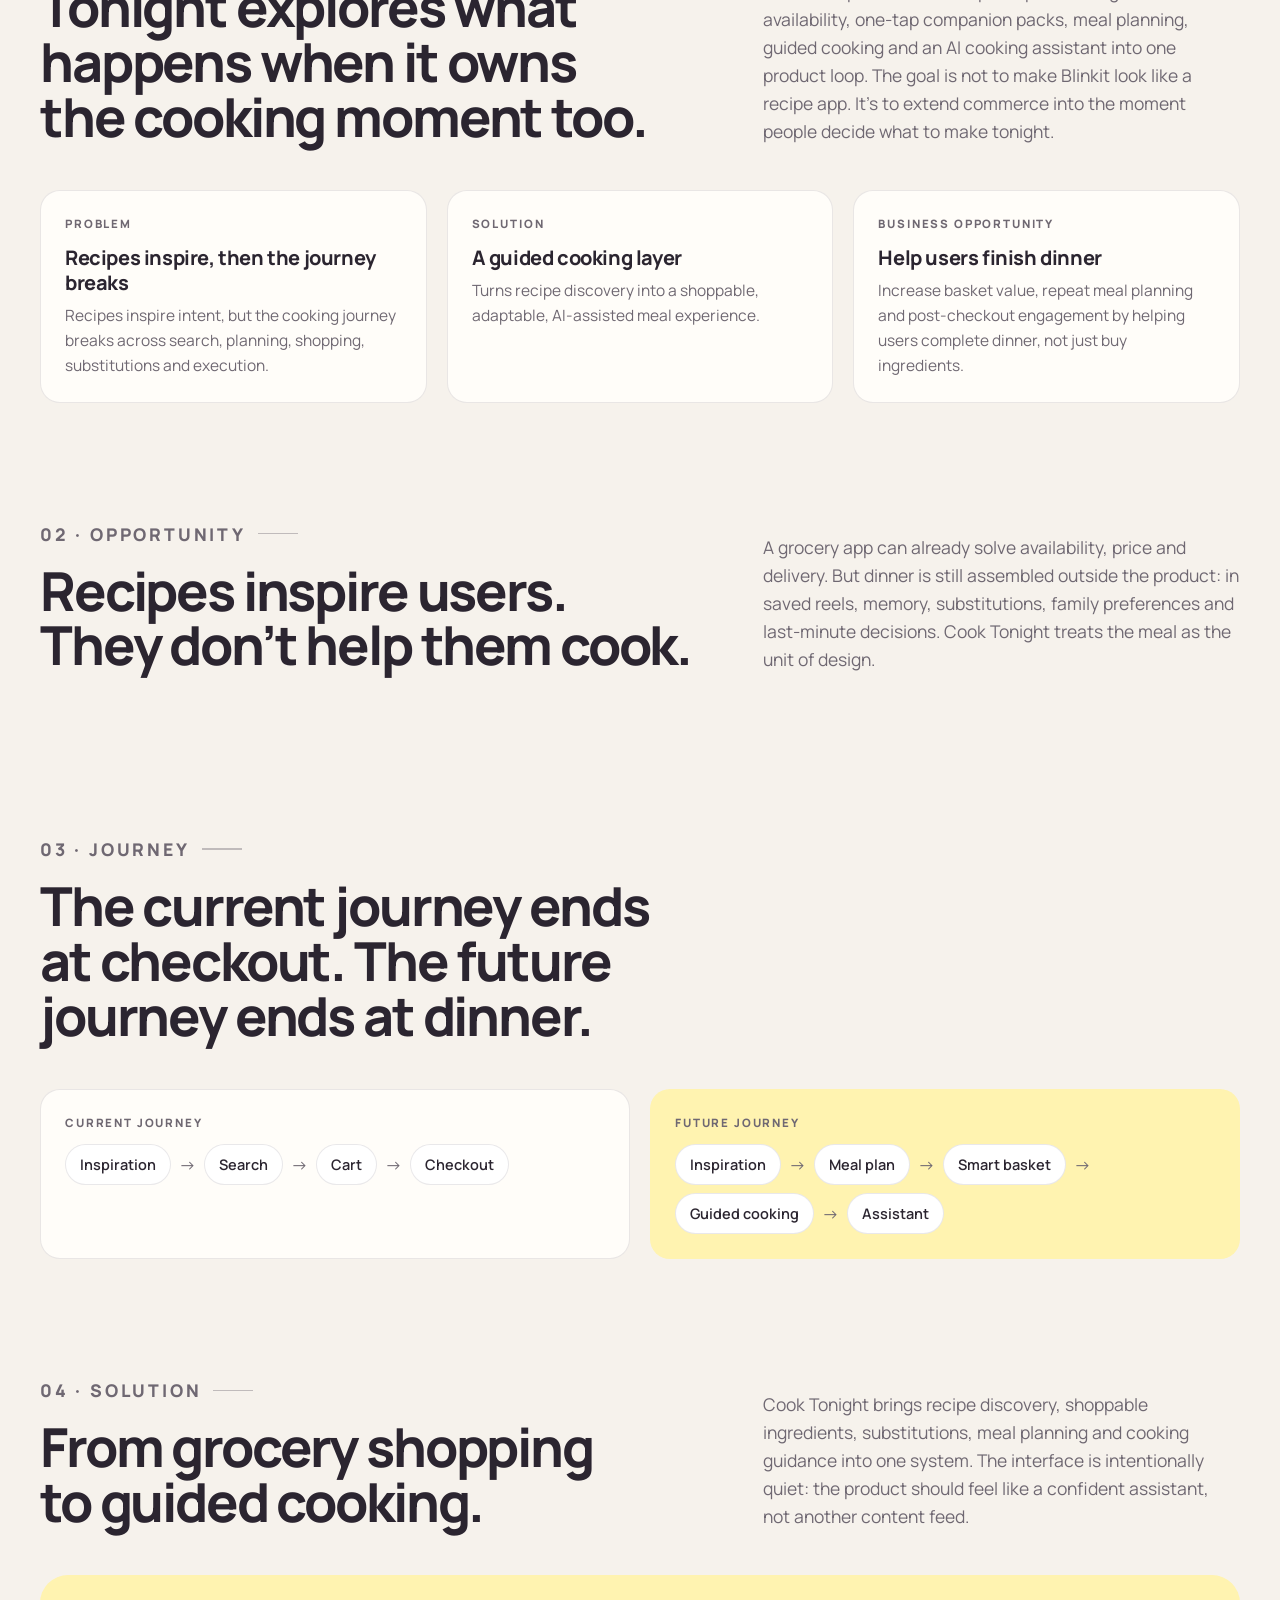
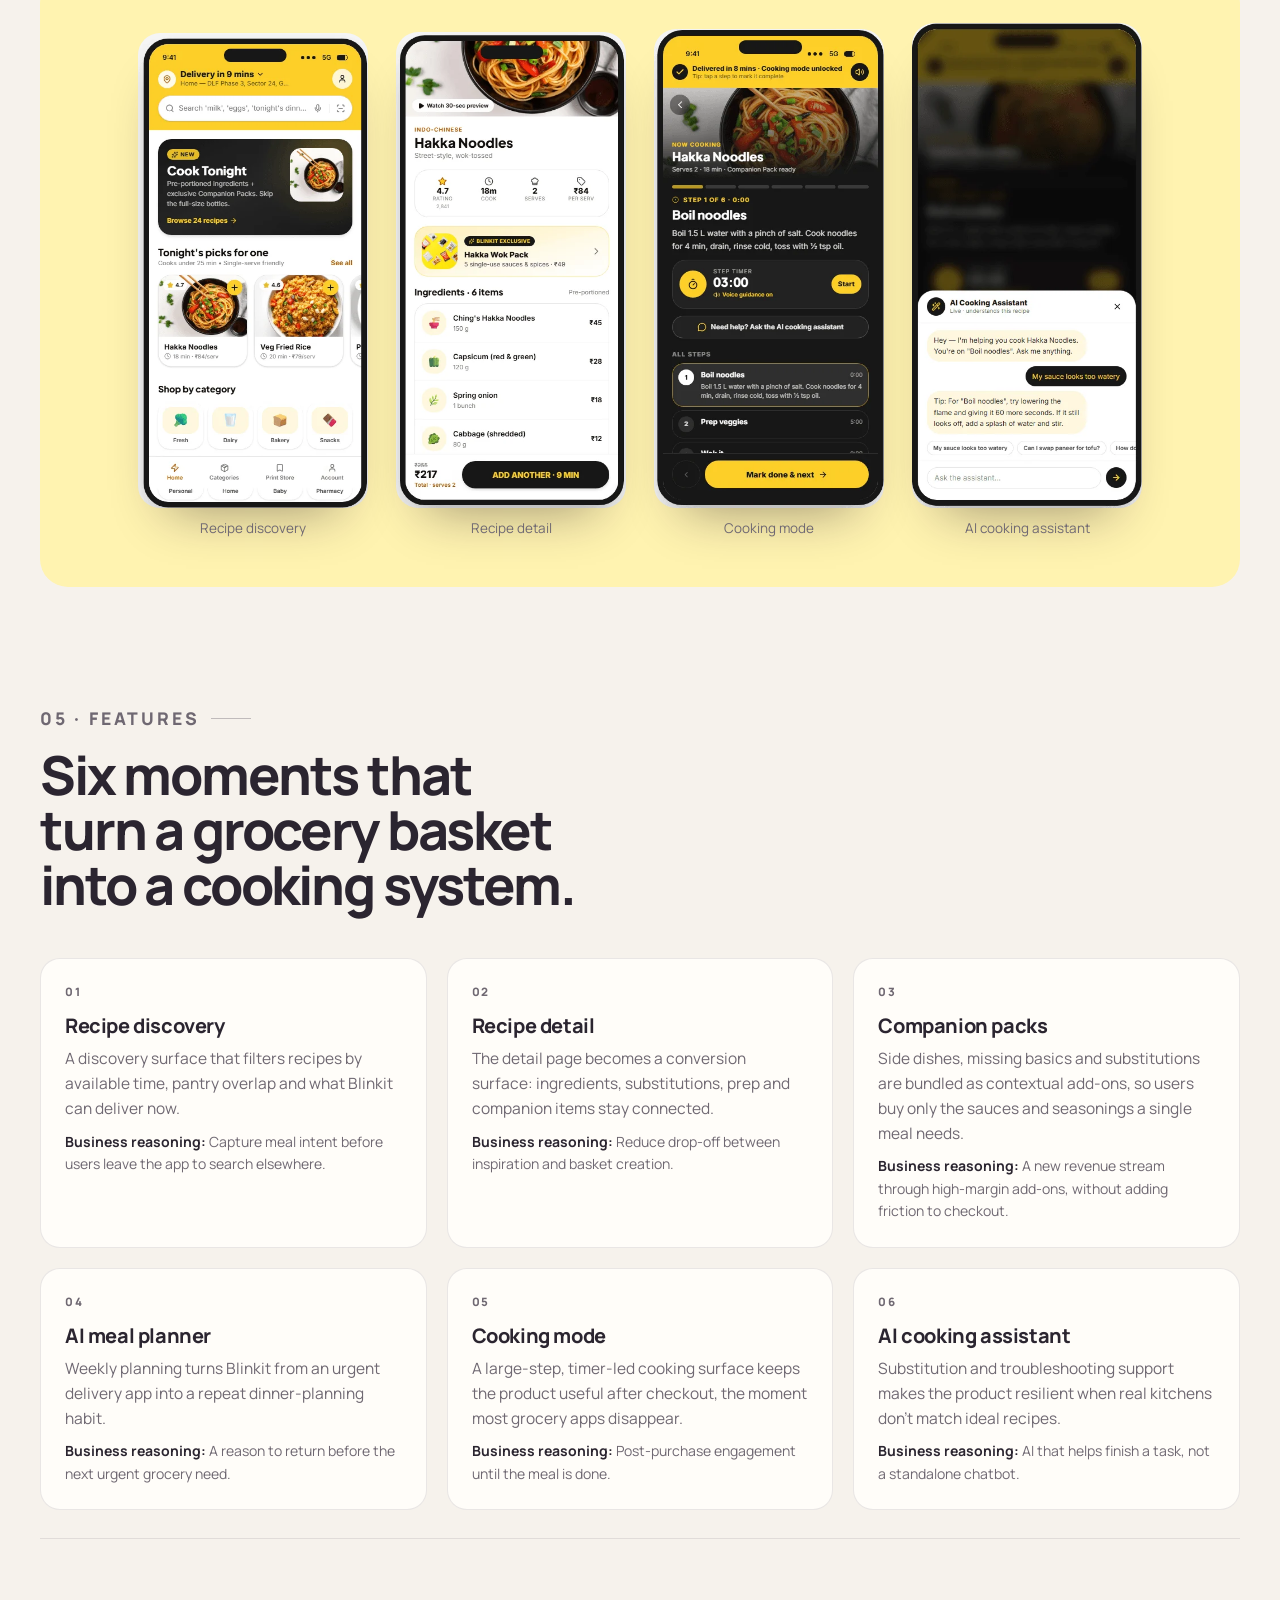
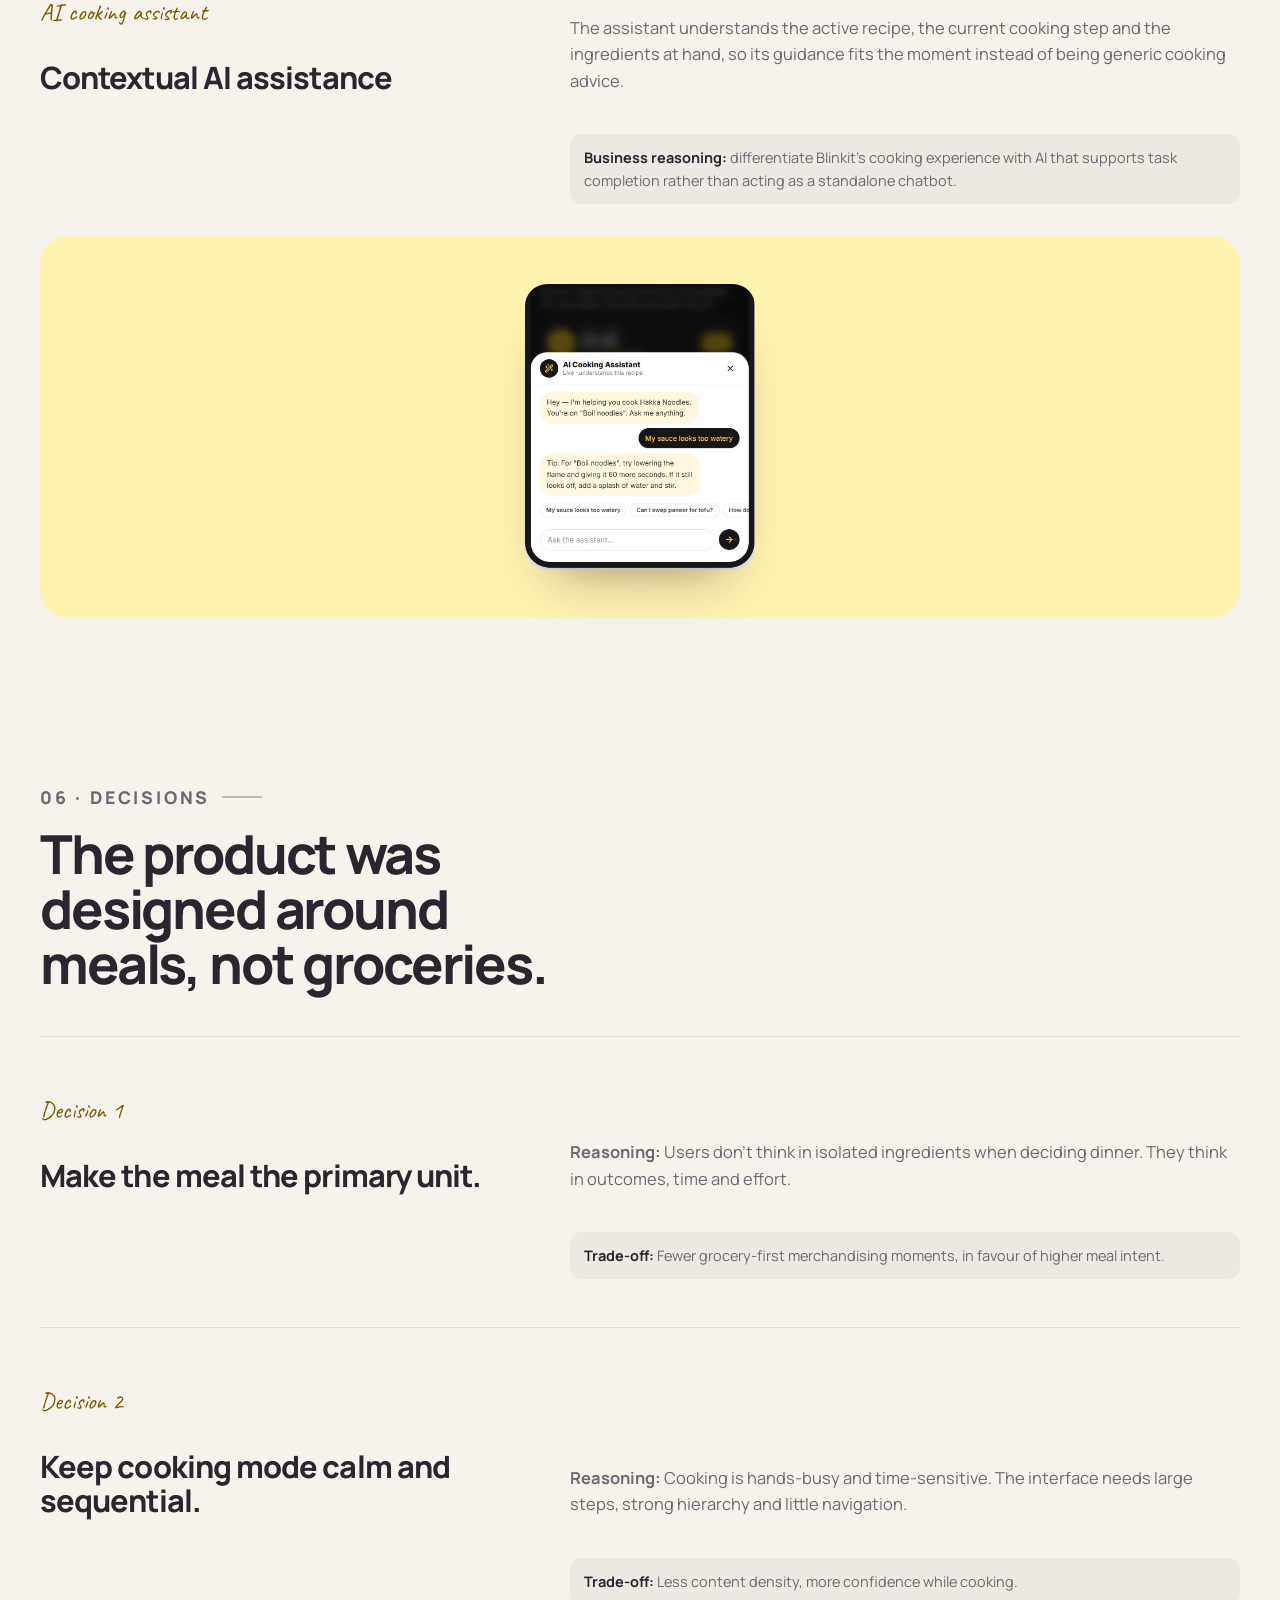
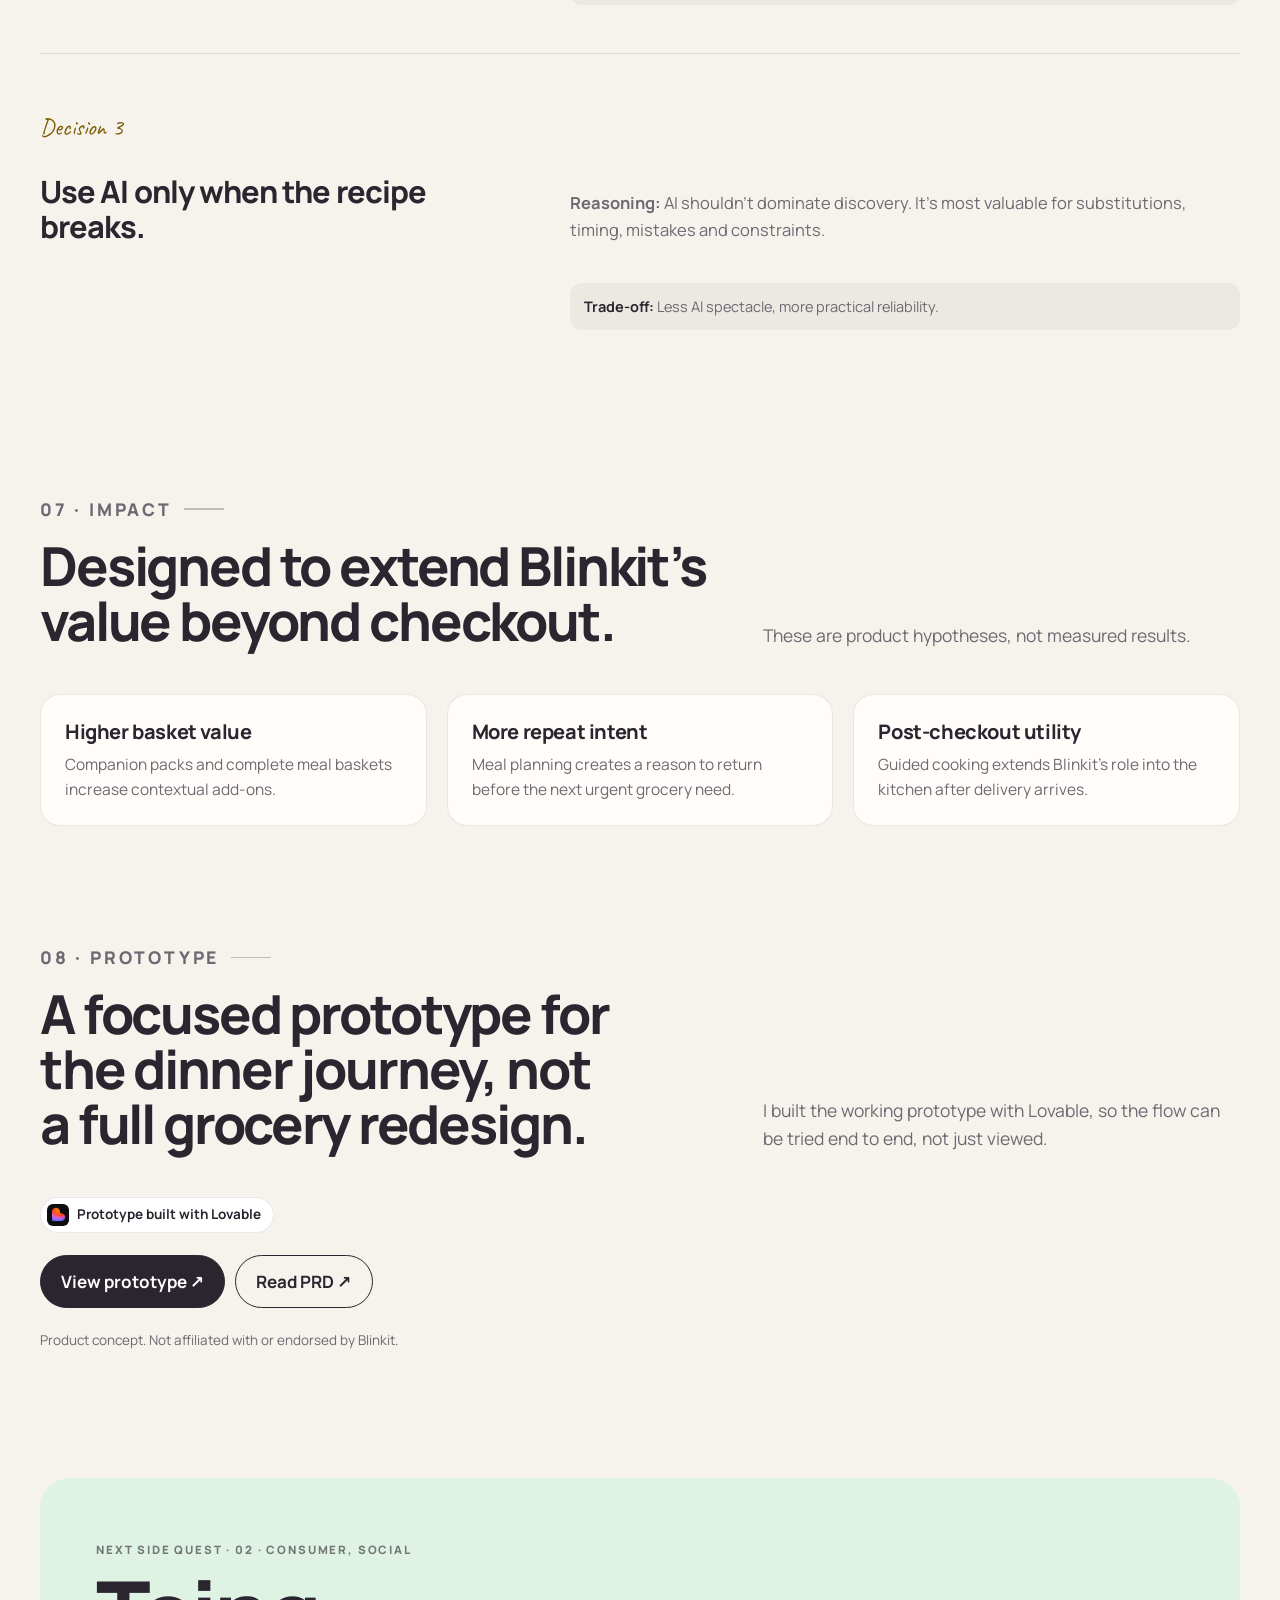
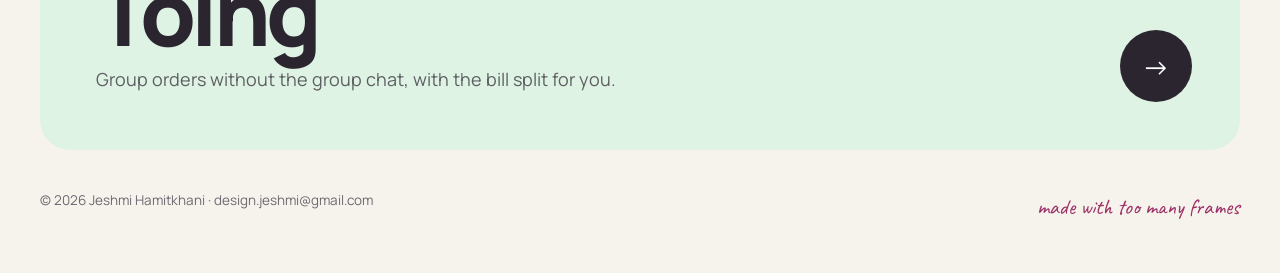
==== commit dd86a3ab: "Consistency pass: labels, roles, numbering, side quests, resume Co-Authored-By: Claude Opus 5.5 <nor" ====
--- a/blinkit.html
+++ b/blinkit.html
@@ -4,7 +4,7 @@
 <link rel="preconnect" href="https://fonts.googleapis.com"><link rel="preconnect" href="https://fonts.gstatic.com" crossorigin>
 <link rel="stylesheet" href="https://fonts.googleapis.com/css2?family=Manrope:wght@400;500;600;700;800&family=Caveat:wght@600;700&family=Inter:wght@400;500;600;700&family=JetBrains+Mono:wght@400;600&display=swap">
 <link rel="stylesheet" href="cs.css">
-<style>:root{--tint:#FFF3B0;--tint-ink:#7A5B00;--pa:#0C831F}.dec>.oshot{grid-column:1/-1;margin-top:8px}.oshot{margin:0;border-radius:14px;overflow:hidden;background:#fff;border:1px solid var(--line);box-shadow:0 40px 80px -48px rgba(40,20,40,.45)}.oshot img{display:block;width:100%;height:auto}
+<style>:root{--tint:#FFF3B0;--tint-ink:#7A5B00;--pa:#0C831F}.dec>.oshot{grid-column:1/-1;margin-top:8px}.oshot img[src*="o-pu-dec"]{padding:clamp(10px,2vw,22px);background:#fff}.oshot{margin:0;border-radius:14px;overflow:hidden;background:#fff;border:1px solid var(--line);box-shadow:0 40px 80px -48px rgba(40,20,40,.45)}.oshot img{display:block;width:100%;height:auto}
 .aff-f{display:flex;flex-wrap:wrap;gap:8px;margin-top:20px}.aff-f button{display:inline-flex;align-items:center;gap:8px;padding:9px 16px;border-radius:999px;border:1px solid var(--line);background:#fff;font:600 14.5px var(--ui,inherit);color:var(--ink);cursor:pointer}.aff-f button i{width:10px;height:10px;border-radius:3px}.aff-f button[aria-pressed=true]{background:var(--ink);color:#fff;border-color:var(--ink)}
 .aff-b{margin-top:16px;display:grid;grid-template-columns:repeat(5,minmax(0,1fr));gap:18px;padding:24px;border-radius:22px;background:#fff;border:1px solid var(--line)}
 .aff-c{display:grid;gap:10px;align-content:start;transition:opacity .35s}.aff-c h4{font-size:19px;line-height:1.15;letter-spacing:-.02em;margin:0}.aff-c small{color:var(--muted);font-size:14px;padding-bottom:12px;border-bottom:2px solid var(--ink);margin-bottom:6px}
@@ -19,5 +19,5 @@
 .chips2{display:flex;flex-wrap:wrap;gap:8px;align-items:center}.chips2 span{padding:8px 14px;border-radius:999px;background:#fff;border:1px solid var(--line);font-weight:600;font-size:14.5px}.chips2 i{color:var(--muted);font-style:normal}
 .btns{display:flex;flex-wrap:wrap;gap:10px;margin-top:22px}.btns a{padding:12px 20px;border-radius:999px;font-weight:700;text-decoration:none;border:1.5px solid var(--ink);color:var(--ink)}.btns a.p{background:var(--ink);color:#fff}
 .made{display:inline-flex;align-items:center;gap:8px;padding:6px 12px 6px 6px;border-radius:999px;background:#fff;border:1px solid var(--line);font-weight:700;font-size:13.5px}.made img{width:22px;height:22px;border-radius:6px}</style></head><body><header class="top"><div class="wrap"><a href="./#explore" aria-label="Back to Jeshmi's portfolio">← Jeshmi</a><span class="crumb">Side quest 01 · <b>Cook Tonight</b></span><a href="toing.html">Next: Toing →</a></div><i class="progress" aria-hidden="true"></i></header><main><section class="hero"><div class="wrap"><p class="kicker rv"><i class="dot"></i>Side quest 01 · Product concept · Blinkit</p><h1 class="rv" style="--d:1">Cook Tonight<span>.</span></h1><p class="lede rv" style="--d:2">Transforming Blinkit’s recipe experience into an end-to-end cooking journey: bundled ingredients, guided cooking and contextual AI help.</p>
-<div class="rv" style="--d:3"><span class="made"><img src="img/tool-lovable.png" alt="">Prototype built with Lovable</span><div class="btns"><a class="p" href="https://blinkitrecipe.lovable.app/" target="_blank" rel="noopener">View prototype ↗</a><a href="https://drive.google.com/file/d/1Q8aOf-Y_iiu2zdqYtConvwJl_48LPtrc/view?usp=drive_link" target="_blank" rel="noopener">Read PRD ↗</a></div></div><dl class="tldr rv" style="--d:3;margin-top:28px"><div style="grid-column:1/-1"><dt>Project</dt><dd class="facts" style="display:grid;grid-template-columns:repeat(auto-fit,minmax(180px,1fr));gap:4px 24px"><div><span>Role</span><span>Product strategy, UX, AI experience</span></div><div><span>Timeline</span><span>2-week product concept</span></div><div><span>Platform</span><span>Mobile commerce · AI assistant</span></div></dd></div></dl></div>
+<div class="rv" style="--d:3"><span class="made"><img src="img/tool-lovable.png" alt="">Prototype built with Lovable</span><div class="btns"><a class="p" href="https://blinkitrecipe.lovable.app/" target="_blank" rel="noopener">View prototype ↗</a><a href="https://drive.google.com/file/d/1Q8aOf-Y_iiu2zdqYtConvwJl_48LPtrc/view?usp=drive_link" target="_blank" rel="noopener">Read PRD ↗</a></div></div><dl class="tldr rv" style="--d:3;margin-top:28px"><div style="grid-column:1/-1"><dt>Project</dt><dd class="facts" style="display:grid;grid-template-columns:repeat(auto-fit,minmax(180px,1fr));gap:4px 24px"><div><span>Role</span><span>Product designer</span></div><div><span>Scope</span><span>Product strategy, UX, AI experience</span></div><div><span>Timeline</span><span>2-week product concept</span></div><div><span>Platform</span><span>Mobile commerce · AI assistant</span></div></dd></div></dl></div>
 <div class="wrap" style="margin-top:40px"><div class="phones rv"><figure><img src="img/cs/bk-discovery.webp" alt="Recipe discovery with Cook Tonight on the Blinkit home" loading="lazy" decoding="async"><figcaption>Recipe discovery</figcaption></figure><figure><img src="img/cs/bk-detail.webp" alt="Recipe detail with ingredients" loading="lazy" decoding="async"><figcaption>Recipe detail</figcaption></figure><figure><img src="img/cs/bk-cart.webp" alt="Cooking mode with step-by-step instructions and a timer" loading="lazy" decoding="async"><figcaption>Cooking mode</figcaption></figure></div></div></section><section class="sec"><div class="wrap"><div class="sh rv"><div><p class="num">01 · Overview</p><h2>Blinkit already owns the grocery moment. Cook Tonight explores what happens when it owns the cooking moment too.</h2></div><p>The concept connects recipe inspiration, ingredient availability, one-tap companion packs, meal planning, guided cooking and an AI cooking assistant into one product loop. The goal is not to make Blinkit look like a recipe app. It’s to extend commerce into the moment people decide what to make tonight.</p></div><div class="g3"><div class="card rv" style="--d:0"><span class=lab>Problem</span><h3>Recipes inspire, then the journey breaks</h3><p>Recipes inspire intent, but the cooking journey breaks across search, planning, shopping, substitutions and execution.</p></div><div class="card rv" style="--d:1"><span class=lab>Solution</span><h3>A guided cooking layer</h3><p>Turns recipe discovery into a shoppable, adaptable, AI-assisted meal experience.</p></div><div class="card rv" style="--d:2"><span class=lab>Business opportunity</span><h3>Help users finish dinner</h3><p>Increase basket value, repeat meal planning and post-checkout engagement by helping users complete dinner, not just buy ingredients.</p></div></div></div></section><section class="sec"><div class="wrap"><div class="sh rv"><div><p class="num">02 · Opportunity</p><h2>Recipes inspire users. They don’t help them cook.</h2></div><p>A grocery app can already solve availability, price and delivery. But dinner is still assembled outside the product: in saved reels, memory, substitutions, family preferences and last-minute decisions. Cook Tonight treats the meal as the unit of design.</p></div></div></section><section class="sec"><div class="wrap"><div class="sh rv"><div><p class="num">03 · Journey</p><h2>The current journey ends at checkout. The future journey ends at dinner.</h2></div><span></span></div><div class="g2"><div class="card rv"><span class="lab">Current journey</span><div class="chips2"><span>Inspiration</span><i>→</i><span>Search</span><i>→</i><span>Cart</span><i>→</i><span>Checkout</span></div></div><div class="card t rv" style="--d:1"><span class="lab">Future journey</span><div class="chips2"><span>Inspiration</span><i>→</i><span>Meal plan</span><i>→</i><span>Smart basket</span><i>→</i><span>Guided cooking</span><i>→</i><span>Assistant</span></div></div></div></div></section><section class="sec"><div class="wrap"><div class="sh rv"><div><p class="num">04 · Solution</p><h2>From grocery shopping to guided cooking.</h2></div><p>Cook Tonight brings recipe discovery, shoppable ingredients, substitutions, meal planning and cooking guidance into one system. The interface is intentionally quiet: the product should feel like a confident assistant, not another content feed.</p></div><div class="phones rv"><figure><img src="img/cs/bk-discovery.webp" alt="Recipe discovery" loading="lazy" decoding="async"><figcaption>Recipe discovery</figcaption></figure><figure><img src="img/cs/bk-detail.webp" alt="Recipe detail" loading="lazy" decoding="async"><figcaption>Recipe detail</figcaption></figure><figure><img src="img/cs/bk-cart.webp" alt="Cooking mode" loading="lazy" decoding="async"><figcaption>Cooking mode</figcaption></figure><figure><img src="img/cs/bk-solution.webp" alt="The AI cooking assistant over cooking mode" loading="lazy" decoding="async"><figcaption>AI cooking assistant</figcaption></figure></div></div></section><section class="sec"><div class="wrap"><div class="sh rv"><div><p class="num">05 · Features</p><h2>Six moments that turn a grocery basket into a cooking system.</h2></div><span></span></div><div class="g3"><div class="card rv" style="--d:0"><span class="lab">01</span><h3>Recipe discovery</h3><p>A discovery surface that filters recipes by available time, pantry overlap and what Blinkit can deliver now.</p><p style="margin-top:10px;font-size:14px"><b style="color:var(--ink)">Business reasoning:</b> Capture meal intent before users leave the app to search elsewhere.</p></div><div class="card rv" style="--d:1"><span class="lab">02</span><h3>Recipe detail</h3><p>The detail page becomes a conversion surface: ingredients, substitutions, prep and companion items stay connected.</p><p style="margin-top:10px;font-size:14px"><b style="color:var(--ink)">Business reasoning:</b> Reduce drop-off between inspiration and basket creation.</p></div><div class="card rv" style="--d:2"><span class="lab">03</span><h3>Companion packs</h3><p>Side dishes, missing basics and substitutions are bundled as contextual add-ons, so users buy only the sauces and seasonings a single meal needs.</p><p style="margin-top:10px;font-size:14px"><b style="color:var(--ink)">Business reasoning:</b> A new revenue stream through high-margin add-ons, without adding friction to checkout.</p></div><div class="card rv" style="--d:0"><span class="lab">04</span><h3>AI meal planner</h3><p>Weekly planning turns Blinkit from an urgent delivery app into a repeat dinner-planning habit.</p><p style="margin-top:10px;font-size:14px"><b style="color:var(--ink)">Business reasoning:</b> A reason to return before the next urgent grocery need.</p></div><div class="card rv" style="--d:1"><span class="lab">05</span><h3>Cooking mode</h3><p>A large-step, timer-led cooking surface keeps the product useful after checkout, the moment most grocery apps disappear.</p><p style="margin-top:10px;font-size:14px"><b style="color:var(--ink)">Business reasoning:</b> Post-purchase engagement until the meal is done.</p></div><div class="card rv" style="--d:2"><span class="lab">06</span><h3>AI cooking assistant</h3><p>Substitution and troubleshooting support makes the product resilient when real kitchens don’t match ideal recipes.</p><p style="margin-top:10px;font-size:14px"><b style="color:var(--ink)">Business reasoning:</b> AI that helps finish a task, not a standalone chatbot.</p></div></div><div class="dec rv" style="margin-top:28px"><div><p class="hmw">AI cooking assistant</p><h3>Contextual AI assistance</h3><p>The assistant understands the active recipe, the current cooking step and the ingredients at hand, so its guidance fits the moment instead of being generic cooking advice.</p><p class="to"><b>Business reasoning:</b> differentiate Blinkit’s cooking experience with AI that supports task completion rather than acting as a standalone chatbot.</p></div><div class="phones rv"><figure><img src="img/cs/bk-assistant.webp" alt="AI cooking assistant answering a question about watery sauce" loading="lazy" decoding="async"></figure></div></div></div></section><section class="sec"><div class="wrap"><div class="sh rv"><div><p class="num">06 · Decisions</p><h2>The product was designed around meals, not groceries.</h2></div><span></span></div><div class="dec rv"><div><p class="hmw">Decision 1</p><h3>Make the meal the primary unit.</h3><p><b>Reasoning:</b> Users don’t think in isolated ingredients when deciding dinner. They think in outcomes, time and effort.</p><p class="to"><b>Trade-off:</b> Fewer grocery-first merchandising moments, in favour of higher meal intent.</p></div></div><div class="dec rv"><div><p class="hmw">Decision 2</p><h3>Keep cooking mode calm and sequential.</h3><p><b>Reasoning:</b> Cooking is hands-busy and time-sensitive. The interface needs large steps, strong hierarchy and little navigation.</p><p class="to"><b>Trade-off:</b> Less content density, more confidence while cooking.</p></div></div><div class="dec rv"><div><p class="hmw">Decision 3</p><h3>Use AI only when the recipe breaks.</h3><p><b>Reasoning:</b> AI shouldn’t dominate discovery. It’s most valuable for substitutions, timing, mistakes and constraints.</p><p class="to"><b>Trade-off:</b> Less AI spectacle, more practical reliability.</p></div></div></div></section><section class="sec"><div class="wrap"><div class="sh rv"><div><p class="num">07 · Impact</p><h2>Designed to extend Blinkit’s value beyond checkout.</h2></div><p>These are product hypotheses, not measured results.</p></div><div class="g3"><div class="card rv" style="--d:0"><h3>Higher basket value</h3><p>Companion packs and complete meal baskets increase contextual add-ons.</p></div><div class="card rv" style="--d:1"><h3>More repeat intent</h3><p>Meal planning creates a reason to return before the next urgent grocery need.</p></div><div class="card rv" style="--d:2"><h3>Post-checkout utility</h3><p>Guided cooking extends Blinkit’s role into the kitchen after delivery arrives.</p></div></div></div></section><section class="sec"><div class="wrap"><div class="sh rv"><div><p class="num">08 · Prototype</p><h2>A focused prototype for the dinner journey, not a full grocery redesign.</h2></div><p>I built the working prototype with Lovable, so the flow can be tried end to end, not just viewed.</p></div><div class="rv"><span class="made"><img src="img/tool-lovable.png" alt="">Prototype built with Lovable</span><div class="btns"><a class="p" href="https://blinkitrecipe.lovable.app/" target="_blank" rel="noopener">View prototype ↗</a><a href="https://drive.google.com/file/d/1Q8aOf-Y_iiu2zdqYtConvwJl_48LPtrc/view?usp=drive_link" target="_blank" rel="noopener">Read PRD ↗</a></div><p class="concept" style="margin-top:22px">Product concept. Not affiliated with or endorsed by Blinkit.</p></div></div></section></main><div class="wrap"><a class="next rv" href="toing.html" style="--ntint:#DFF3E4"><span class="lab">Next side quest · 02 · Consumer, social</span><h2>Toing</h2><p>Group orders without the group chat, with the bill split for you.</p><span class="go" aria-hidden="true">→</span></a></div><div class="wrap"><div class="foot"><span>© 2026 Jeshmi Hamitkhani · design.jeshmi@gmail.com</span><span>made with too many frames</span></div></div><script src="cs.js"></script></body></html>
--- a/cs.css
+++ b/cs.css
@@ -21,7 +21,7 @@
 html { background: var(--bg); scroll-behavior: smooth; overflow-x: clip; }
 body { margin: 0; background: var(--bg); color: var(--ink); font-family: var(--sans); font-size: 17px; line-height: 1.6; -webkit-font-smoothing: antialiased; overflow-x: clip; }
 * { box-sizing: border-box; }
-img { max-width: 100%; display: block; }
+img { max-width: 100%; height: auto; display: block; }
 h1, h2, h3, h4, p, figure, ul, ol, dl, dd { margin: 0; }
 a { color: inherit; }
 :focus-visible { outline: 2px solid var(--magenta); outline-offset: 3px; border-radius: 4px; }
@@ -224,7 +224,7 @@
 .impact .row > div + div { padding-left: 28px; border-left: 1px solid rgba(246, 242, 236, .14); }
 .impact .big { color: #fff; font-size: clamp(44px, 5vw, 76px); }
 .impact .row b { display: block; margin-top: 10px; font-size: 17px; }
-.impact .row span { display: block; margin-top: 4px; font-size: 14.5px; color: rgba(246, 242, 236, .62); }
+.impact .row > div > span:not(.big) { display: block; margin-top: 4px; font-size: 14.5px; color: rgba(246, 242, 236, .62); }
 .impact .fine { margin-top: 32px; font-size: 13.5px; color: rgba(246, 242, 236, .55); }
 
 /* reflections */
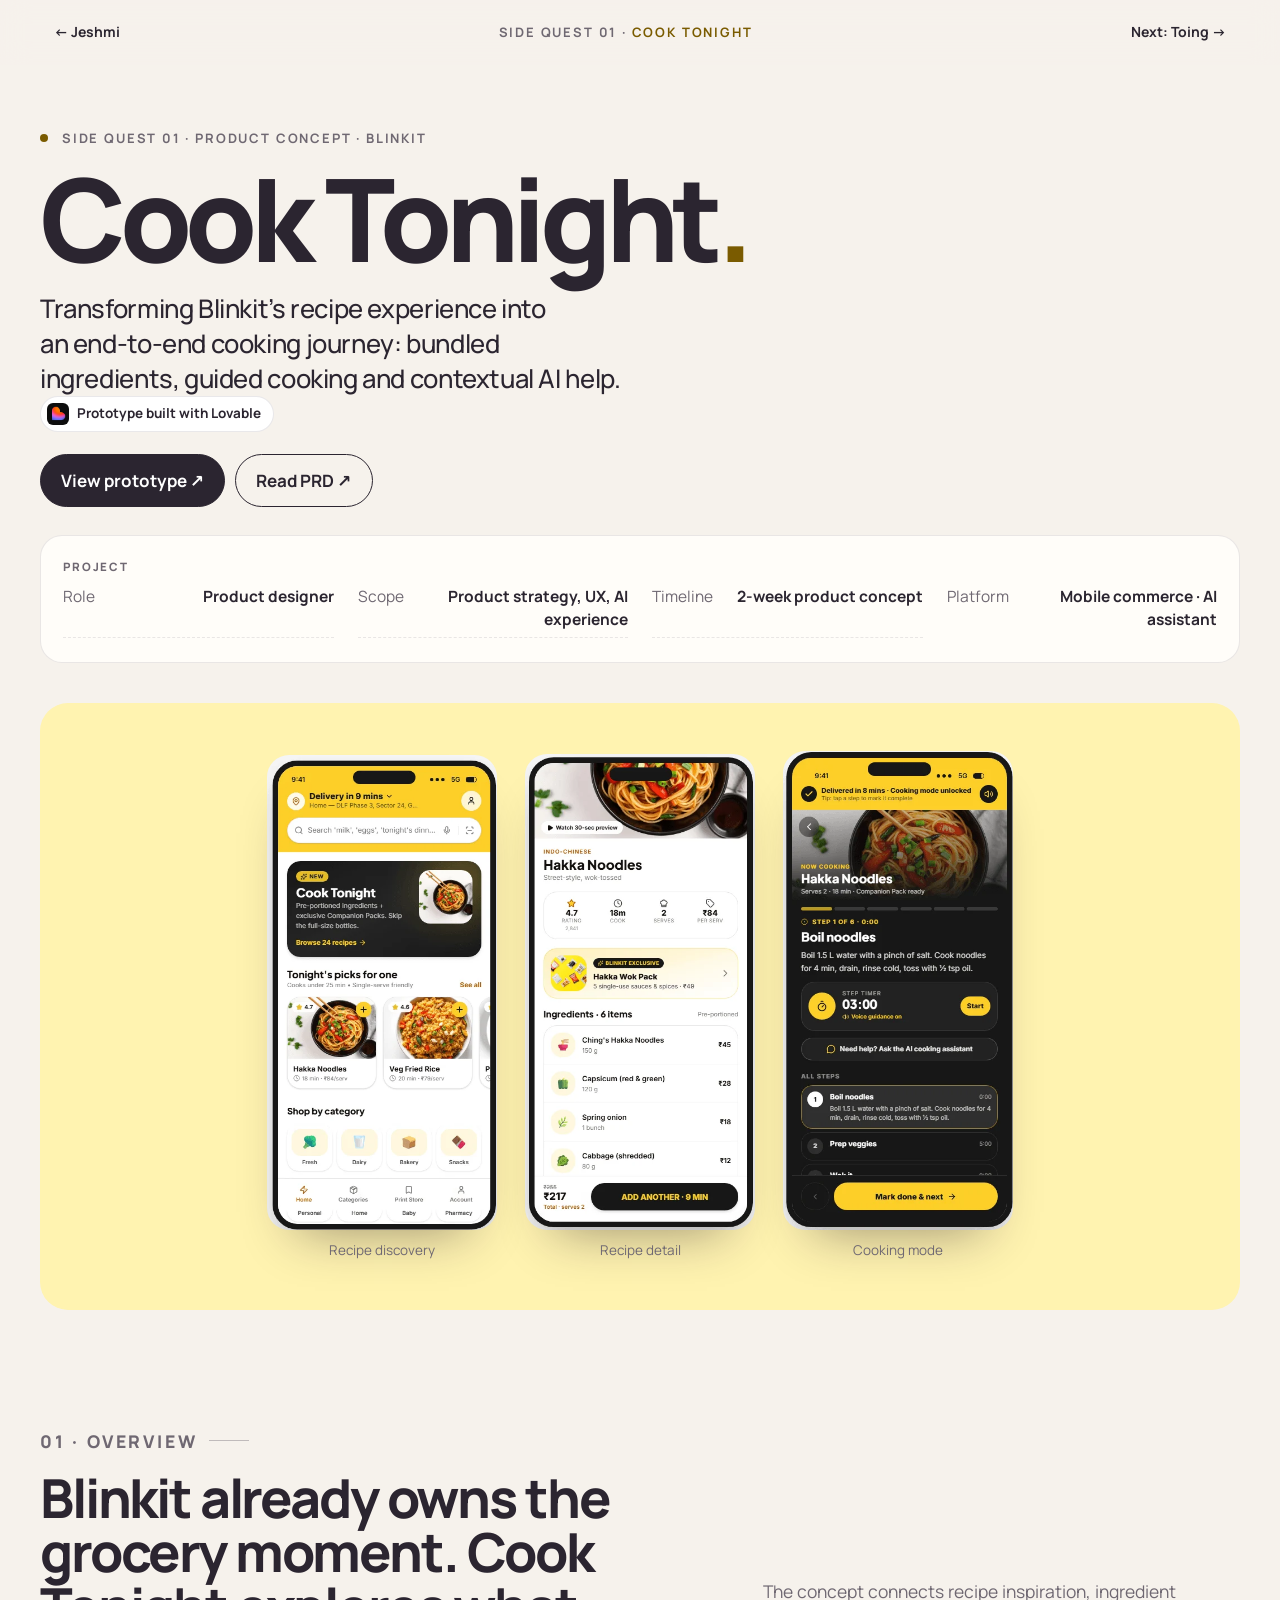
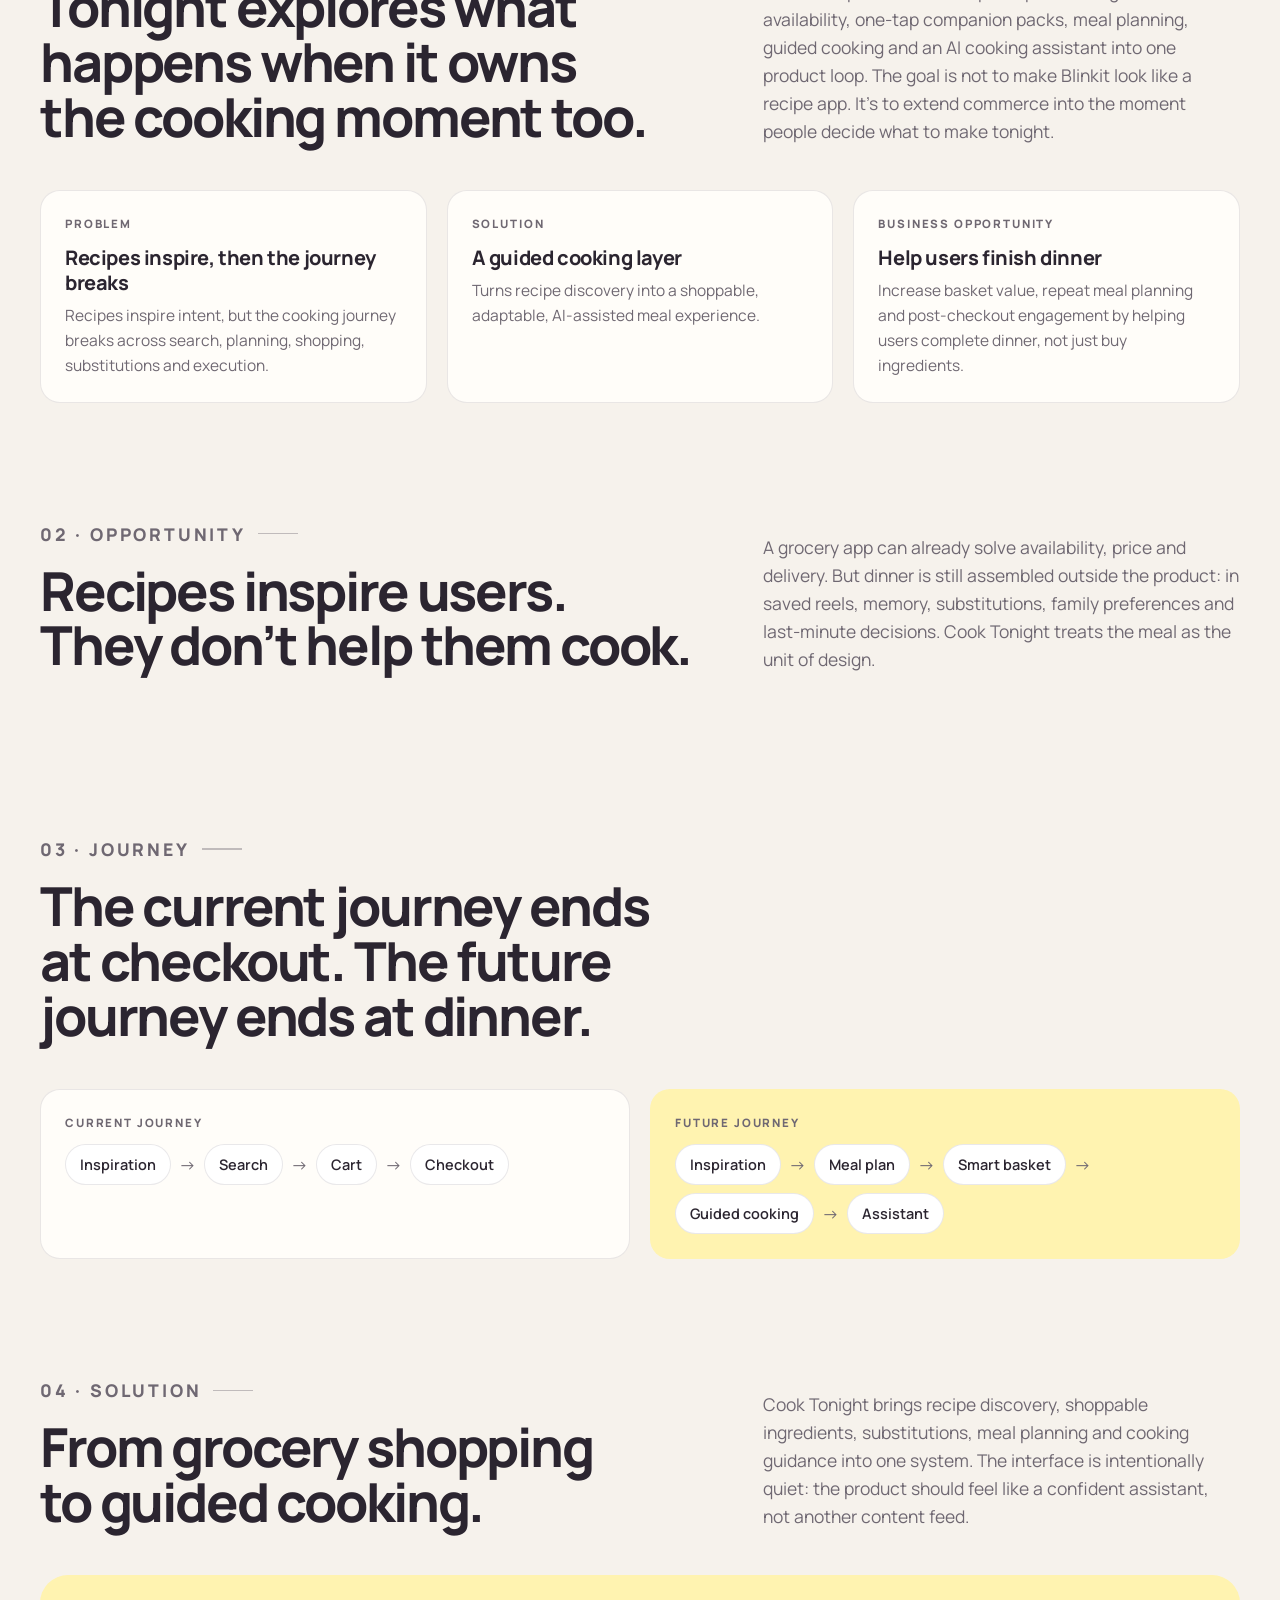
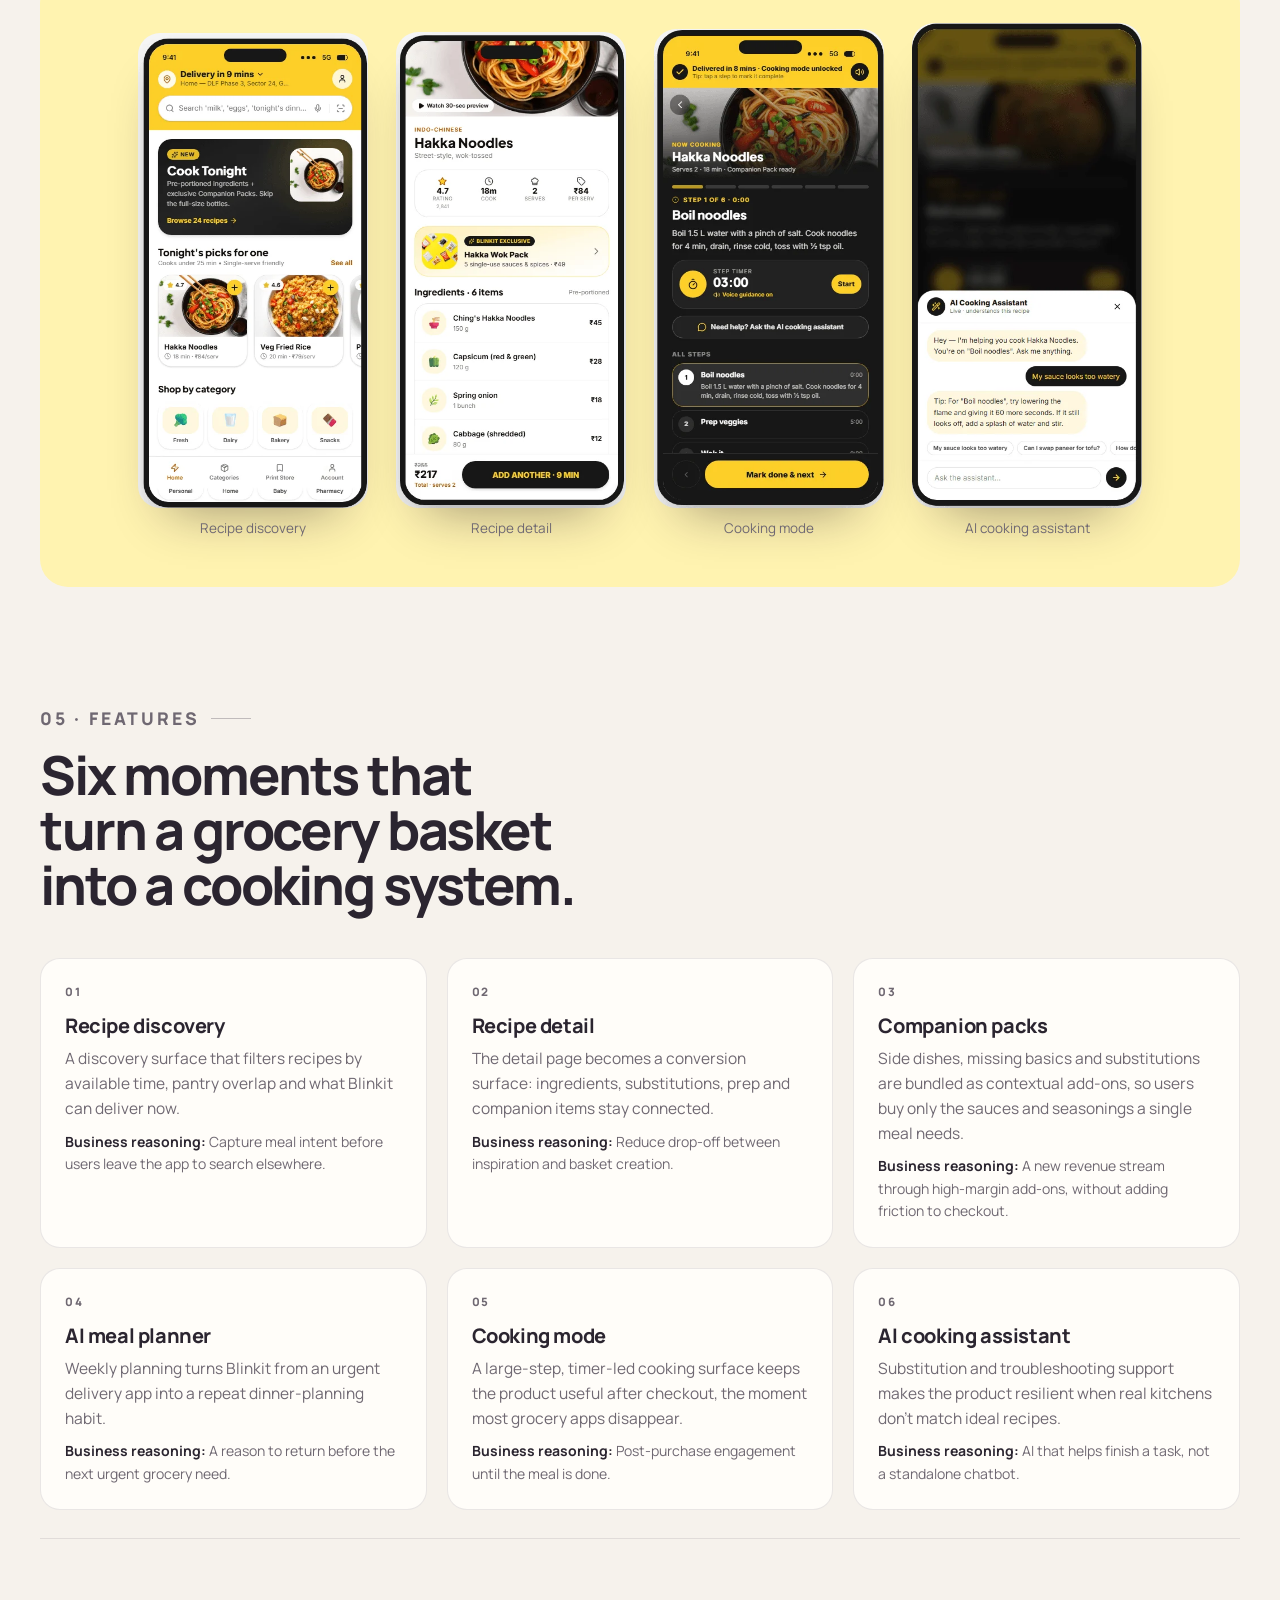
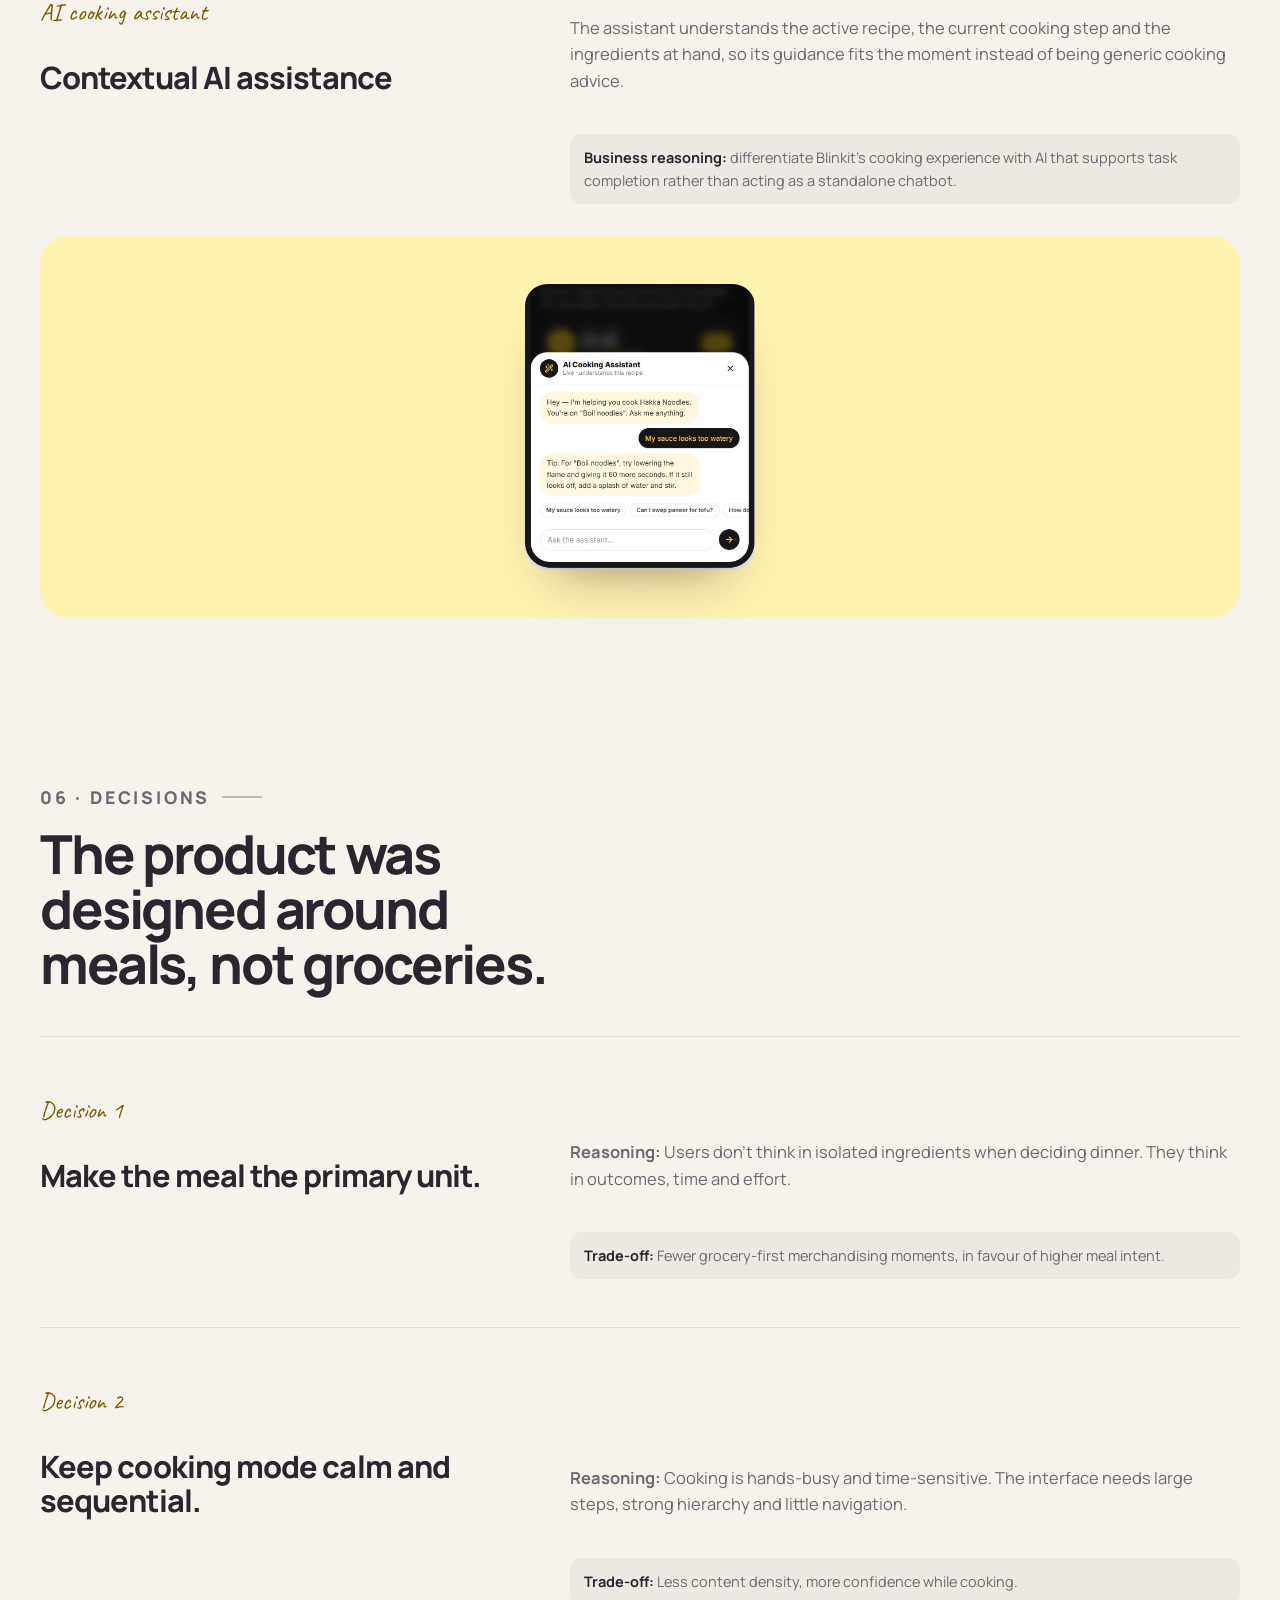
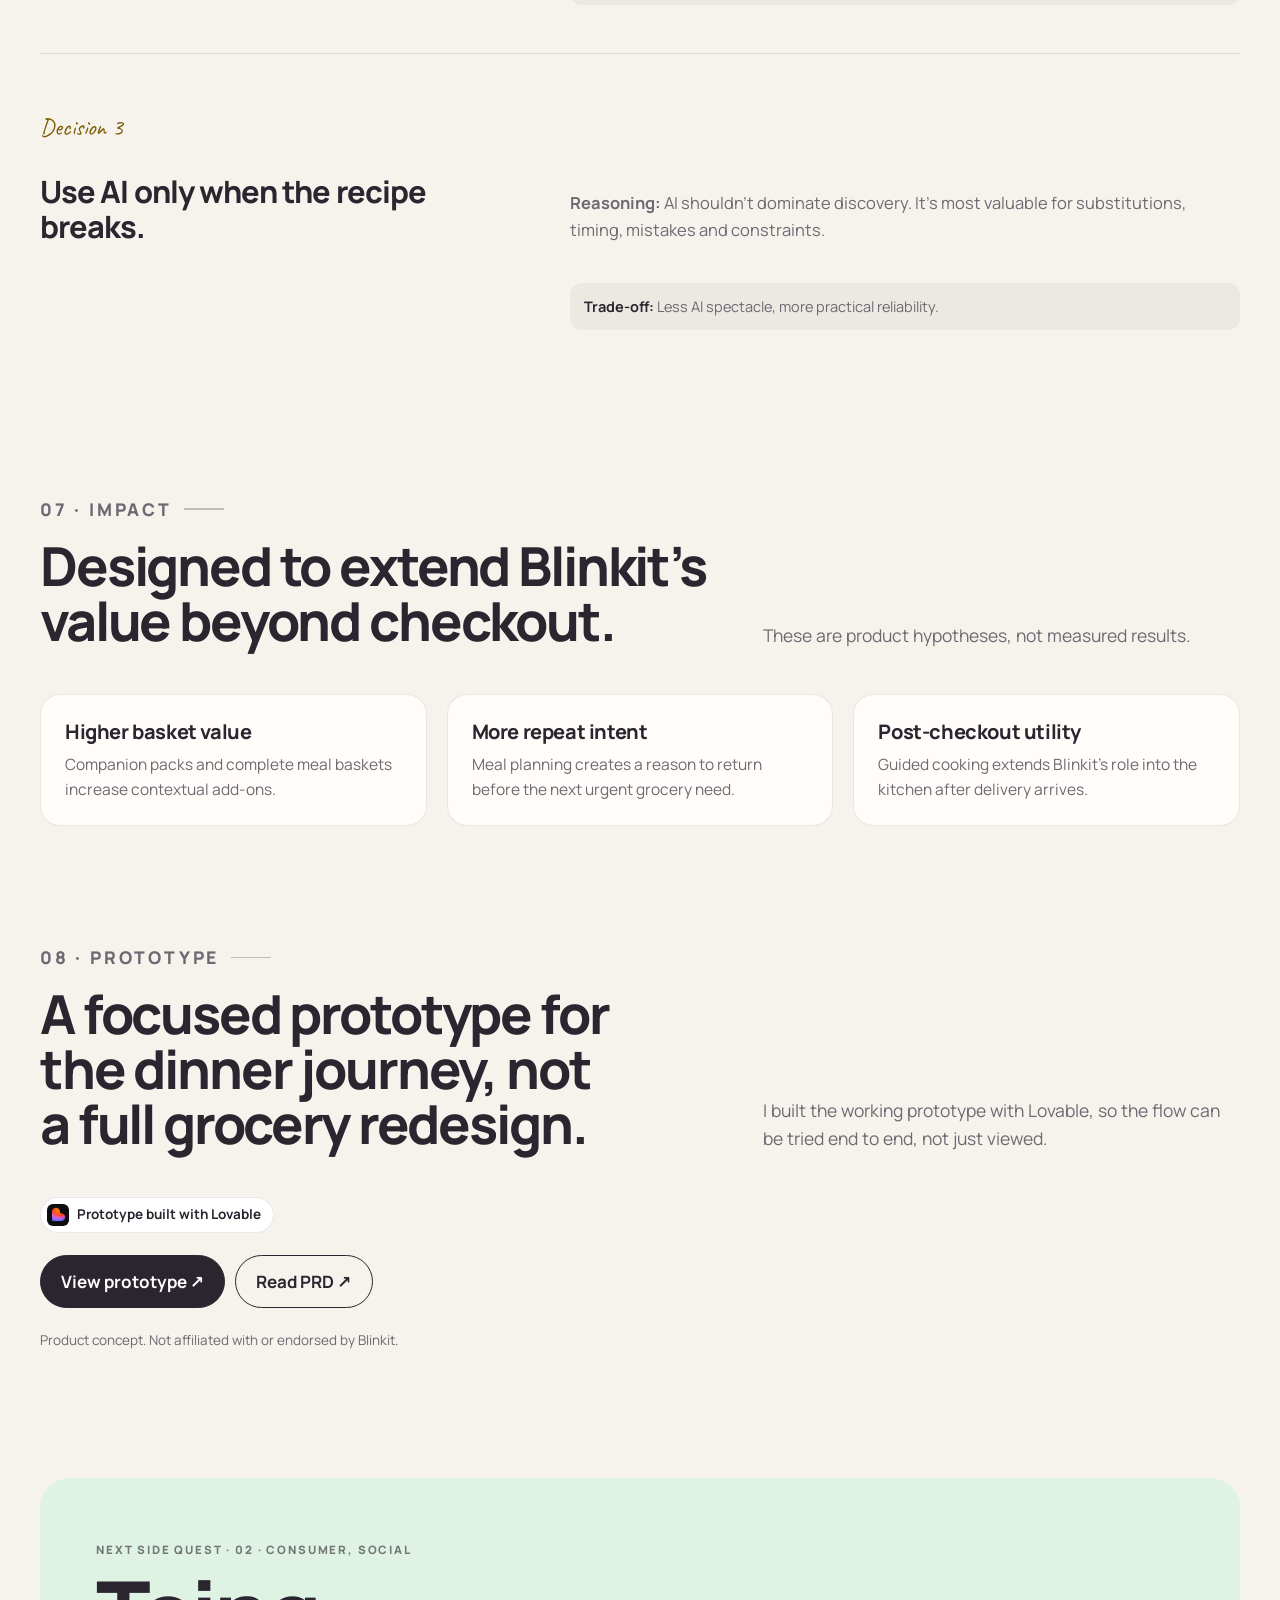
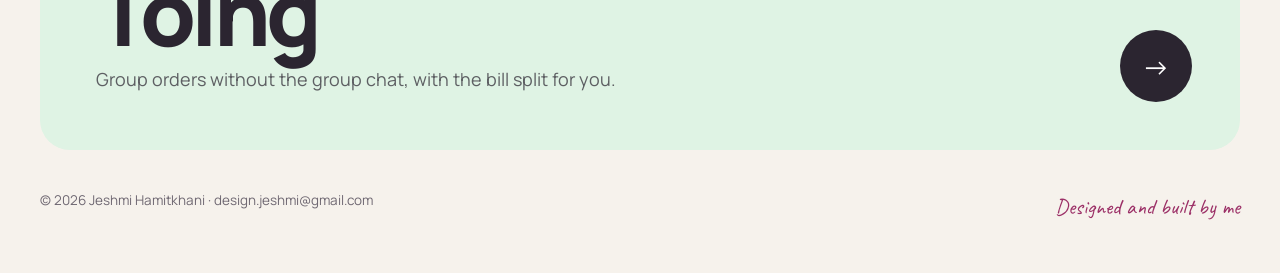
==== commit e156e112: "RetailPilot motion card; engineering and business thinking in case studies - Home: RetailPilot card " ====
--- a/blinkit.html
+++ b/blinkit.html
@@ -20,4 +20,4 @@
 .btns{display:flex;flex-wrap:wrap;gap:10px;margin-top:22px}.btns a{padding:12px 20px;border-radius:999px;font-weight:700;text-decoration:none;border:1.5px solid var(--ink);color:var(--ink)}.btns a.p{background:var(--ink);color:#fff}
 .made{display:inline-flex;align-items:center;gap:8px;padding:6px 12px 6px 6px;border-radius:999px;background:#fff;border:1px solid var(--line);font-weight:700;font-size:13.5px}.made img{width:22px;height:22px;border-radius:6px}</style></head><body><header class="top"><div class="wrap"><a href="./#explore" aria-label="Back to Jeshmi's portfolio">← Jeshmi</a><span class="crumb">Side quest 01 · <b>Cook Tonight</b></span><a href="toing.html">Next: Toing →</a></div><i class="progress" aria-hidden="true"></i></header><main><section class="hero"><div class="wrap"><p class="kicker rv"><i class="dot"></i>Side quest 01 · Product concept · Blinkit</p><h1 class="rv" style="--d:1">Cook Tonight<span>.</span></h1><p class="lede rv" style="--d:2">Transforming Blinkit’s recipe experience into an end-to-end cooking journey: bundled ingredients, guided cooking and contextual AI help.</p>
 <div class="rv" style="--d:3"><span class="made"><img src="img/tool-lovable.png" alt="">Prototype built with Lovable</span><div class="btns"><a class="p" href="https://blinkitrecipe.lovable.app/" target="_blank" rel="noopener">View prototype ↗</a><a href="https://drive.google.com/file/d/1Q8aOf-Y_iiu2zdqYtConvwJl_48LPtrc/view?usp=drive_link" target="_blank" rel="noopener">Read PRD ↗</a></div></div><dl class="tldr rv" style="--d:3;margin-top:28px"><div style="grid-column:1/-1"><dt>Project</dt><dd class="facts" style="display:grid;grid-template-columns:repeat(auto-fit,minmax(180px,1fr));gap:4px 24px"><div><span>Role</span><span>Product designer</span></div><div><span>Scope</span><span>Product strategy, UX, AI experience</span></div><div><span>Timeline</span><span>2-week product concept</span></div><div><span>Platform</span><span>Mobile commerce · AI assistant</span></div></dd></div></dl></div>
-<div class="wrap" style="margin-top:40px"><div class="phones rv"><figure><img src="img/cs/bk-discovery.webp" alt="Recipe discovery with Cook Tonight on the Blinkit home" loading="lazy" decoding="async"><figcaption>Recipe discovery</figcaption></figure><figure><img src="img/cs/bk-detail.webp" alt="Recipe detail with ingredients" loading="lazy" decoding="async"><figcaption>Recipe detail</figcaption></figure><figure><img src="img/cs/bk-cart.webp" alt="Cooking mode with step-by-step instructions and a timer" loading="lazy" decoding="async"><figcaption>Cooking mode</figcaption></figure></div></div></section><section class="sec"><div class="wrap"><div class="sh rv"><div><p class="num">01 · Overview</p><h2>Blinkit already owns the grocery moment. Cook Tonight explores what happens when it owns the cooking moment too.</h2></div><p>The concept connects recipe inspiration, ingredient availability, one-tap companion packs, meal planning, guided cooking and an AI cooking assistant into one product loop. The goal is not to make Blinkit look like a recipe app. It’s to extend commerce into the moment people decide what to make tonight.</p></div><div class="g3"><div class="card rv" style="--d:0"><span class=lab>Problem</span><h3>Recipes inspire, then the journey breaks</h3><p>Recipes inspire intent, but the cooking journey breaks across search, planning, shopping, substitutions and execution.</p></div><div class="card rv" style="--d:1"><span class=lab>Solution</span><h3>A guided cooking layer</h3><p>Turns recipe discovery into a shoppable, adaptable, AI-assisted meal experience.</p></div><div class="card rv" style="--d:2"><span class=lab>Business opportunity</span><h3>Help users finish dinner</h3><p>Increase basket value, repeat meal planning and post-checkout engagement by helping users complete dinner, not just buy ingredients.</p></div></div></div></section><section class="sec"><div class="wrap"><div class="sh rv"><div><p class="num">02 · Opportunity</p><h2>Recipes inspire users. They don’t help them cook.</h2></div><p>A grocery app can already solve availability, price and delivery. But dinner is still assembled outside the product: in saved reels, memory, substitutions, family preferences and last-minute decisions. Cook Tonight treats the meal as the unit of design.</p></div></div></section><section class="sec"><div class="wrap"><div class="sh rv"><div><p class="num">03 · Journey</p><h2>The current journey ends at checkout. The future journey ends at dinner.</h2></div><span></span></div><div class="g2"><div class="card rv"><span class="lab">Current journey</span><div class="chips2"><span>Inspiration</span><i>→</i><span>Search</span><i>→</i><span>Cart</span><i>→</i><span>Checkout</span></div></div><div class="card t rv" style="--d:1"><span class="lab">Future journey</span><div class="chips2"><span>Inspiration</span><i>→</i><span>Meal plan</span><i>→</i><span>Smart basket</span><i>→</i><span>Guided cooking</span><i>→</i><span>Assistant</span></div></div></div></div></section><section class="sec"><div class="wrap"><div class="sh rv"><div><p class="num">04 · Solution</p><h2>From grocery shopping to guided cooking.</h2></div><p>Cook Tonight brings recipe discovery, shoppable ingredients, substitutions, meal planning and cooking guidance into one system. The interface is intentionally quiet: the product should feel like a confident assistant, not another content feed.</p></div><div class="phones rv"><figure><img src="img/cs/bk-discovery.webp" alt="Recipe discovery" loading="lazy" decoding="async"><figcaption>Recipe discovery</figcaption></figure><figure><img src="img/cs/bk-detail.webp" alt="Recipe detail" loading="lazy" decoding="async"><figcaption>Recipe detail</figcaption></figure><figure><img src="img/cs/bk-cart.webp" alt="Cooking mode" loading="lazy" decoding="async"><figcaption>Cooking mode</figcaption></figure><figure><img src="img/cs/bk-solution.webp" alt="The AI cooking assistant over cooking mode" loading="lazy" decoding="async"><figcaption>AI cooking assistant</figcaption></figure></div></div></section><section class="sec"><div class="wrap"><div class="sh rv"><div><p class="num">05 · Features</p><h2>Six moments that turn a grocery basket into a cooking system.</h2></div><span></span></div><div class="g3"><div class="card rv" style="--d:0"><span class="lab">01</span><h3>Recipe discovery</h3><p>A discovery surface that filters recipes by available time, pantry overlap and what Blinkit can deliver now.</p><p style="margin-top:10px;font-size:14px"><b style="color:var(--ink)">Business reasoning:</b> Capture meal intent before users leave the app to search elsewhere.</p></div><div class="card rv" style="--d:1"><span class="lab">02</span><h3>Recipe detail</h3><p>The detail page becomes a conversion surface: ingredients, substitutions, prep and companion items stay connected.</p><p style="margin-top:10px;font-size:14px"><b style="color:var(--ink)">Business reasoning:</b> Reduce drop-off between inspiration and basket creation.</p></div><div class="card rv" style="--d:2"><span class="lab">03</span><h3>Companion packs</h3><p>Side dishes, missing basics and substitutions are bundled as contextual add-ons, so users buy only the sauces and seasonings a single meal needs.</p><p style="margin-top:10px;font-size:14px"><b style="color:var(--ink)">Business reasoning:</b> A new revenue stream through high-margin add-ons, without adding friction to checkout.</p></div><div class="card rv" style="--d:0"><span class="lab">04</span><h3>AI meal planner</h3><p>Weekly planning turns Blinkit from an urgent delivery app into a repeat dinner-planning habit.</p><p style="margin-top:10px;font-size:14px"><b style="color:var(--ink)">Business reasoning:</b> A reason to return before the next urgent grocery need.</p></div><div class="card rv" style="--d:1"><span class="lab">05</span><h3>Cooking mode</h3><p>A large-step, timer-led cooking surface keeps the product useful after checkout, the moment most grocery apps disappear.</p><p style="margin-top:10px;font-size:14px"><b style="color:var(--ink)">Business reasoning:</b> Post-purchase engagement until the meal is done.</p></div><div class="card rv" style="--d:2"><span class="lab">06</span><h3>AI cooking assistant</h3><p>Substitution and troubleshooting support makes the product resilient when real kitchens don’t match ideal recipes.</p><p style="margin-top:10px;font-size:14px"><b style="color:var(--ink)">Business reasoning:</b> AI that helps finish a task, not a standalone chatbot.</p></div></div><div class="dec rv" style="margin-top:28px"><div><p class="hmw">AI cooking assistant</p><h3>Contextual AI assistance</h3><p>The assistant understands the active recipe, the current cooking step and the ingredients at hand, so its guidance fits the moment instead of being generic cooking advice.</p><p class="to"><b>Business reasoning:</b> differentiate Blinkit’s cooking experience with AI that supports task completion rather than acting as a standalone chatbot.</p></div><div class="phones rv"><figure><img src="img/cs/bk-assistant.webp" alt="AI cooking assistant answering a question about watery sauce" loading="lazy" decoding="async"></figure></div></div></div></section><section class="sec"><div class="wrap"><div class="sh rv"><div><p class="num">06 · Decisions</p><h2>The product was designed around meals, not groceries.</h2></div><span></span></div><div class="dec rv"><div><p class="hmw">Decision 1</p><h3>Make the meal the primary unit.</h3><p><b>Reasoning:</b> Users don’t think in isolated ingredients when deciding dinner. They think in outcomes, time and effort.</p><p class="to"><b>Trade-off:</b> Fewer grocery-first merchandising moments, in favour of higher meal intent.</p></div></div><div class="dec rv"><div><p class="hmw">Decision 2</p><h3>Keep cooking mode calm and sequential.</h3><p><b>Reasoning:</b> Cooking is hands-busy and time-sensitive. The interface needs large steps, strong hierarchy and little navigation.</p><p class="to"><b>Trade-off:</b> Less content density, more confidence while cooking.</p></div></div><div class="dec rv"><div><p class="hmw">Decision 3</p><h3>Use AI only when the recipe breaks.</h3><p><b>Reasoning:</b> AI shouldn’t dominate discovery. It’s most valuable for substitutions, timing, mistakes and constraints.</p><p class="to"><b>Trade-off:</b> Less AI spectacle, more practical reliability.</p></div></div></div></section><section class="sec"><div class="wrap"><div class="sh rv"><div><p class="num">07 · Impact</p><h2>Designed to extend Blinkit’s value beyond checkout.</h2></div><p>These are product hypotheses, not measured results.</p></div><div class="g3"><div class="card rv" style="--d:0"><h3>Higher basket value</h3><p>Companion packs and complete meal baskets increase contextual add-ons.</p></div><div class="card rv" style="--d:1"><h3>More repeat intent</h3><p>Meal planning creates a reason to return before the next urgent grocery need.</p></div><div class="card rv" style="--d:2"><h3>Post-checkout utility</h3><p>Guided cooking extends Blinkit’s role into the kitchen after delivery arrives.</p></div></div></div></section><section class="sec"><div class="wrap"><div class="sh rv"><div><p class="num">08 · Prototype</p><h2>A focused prototype for the dinner journey, not a full grocery redesign.</h2></div><p>I built the working prototype with Lovable, so the flow can be tried end to end, not just viewed.</p></div><div class="rv"><span class="made"><img src="img/tool-lovable.png" alt="">Prototype built with Lovable</span><div class="btns"><a class="p" href="https://blinkitrecipe.lovable.app/" target="_blank" rel="noopener">View prototype ↗</a><a href="https://drive.google.com/file/d/1Q8aOf-Y_iiu2zdqYtConvwJl_48LPtrc/view?usp=drive_link" target="_blank" rel="noopener">Read PRD ↗</a></div><p class="concept" style="margin-top:22px">Product concept. Not affiliated with or endorsed by Blinkit.</p></div></div></section></main><div class="wrap"><a class="next rv" href="toing.html" style="--ntint:#DFF3E4"><span class="lab">Next side quest · 02 · Consumer, social</span><h2>Toing</h2><p>Group orders without the group chat, with the bill split for you.</p><span class="go" aria-hidden="true">→</span></a></div><div class="wrap"><div class="foot"><span>© 2026 Jeshmi Hamitkhani · design.jeshmi@gmail.com</span><span>made with too many frames</span></div></div><script src="cs.js"></script></body></html>+<div class="wrap" style="margin-top:40px"><div class="phones rv"><figure><img src="img/cs/bk-discovery.webp" alt="Recipe discovery with Cook Tonight on the Blinkit home" loading="lazy" decoding="async"><figcaption>Recipe discovery</figcaption></figure><figure><img src="img/cs/bk-detail.webp" alt="Recipe detail with ingredients" loading="lazy" decoding="async"><figcaption>Recipe detail</figcaption></figure><figure><img src="img/cs/bk-cart.webp" alt="Cooking mode with step-by-step instructions and a timer" loading="lazy" decoding="async"><figcaption>Cooking mode</figcaption></figure></div></div></section><section class="sec"><div class="wrap"><div class="sh rv"><div><p class="num">01 · Overview</p><h2>Blinkit already owns the grocery moment. Cook Tonight explores what happens when it owns the cooking moment too.</h2></div><p>The concept connects recipe inspiration, ingredient availability, one-tap companion packs, meal planning, guided cooking and an AI cooking assistant into one product loop. The goal is not to make Blinkit look like a recipe app. It’s to extend commerce into the moment people decide what to make tonight.</p></div><div class="g3"><div class="card rv" style="--d:0"><span class=lab>Problem</span><h3>Recipes inspire, then the journey breaks</h3><p>Recipes inspire intent, but the cooking journey breaks across search, planning, shopping, substitutions and execution.</p></div><div class="card rv" style="--d:1"><span class=lab>Solution</span><h3>A guided cooking layer</h3><p>Turns recipe discovery into a shoppable, adaptable, AI-assisted meal experience.</p></div><div class="card rv" style="--d:2"><span class=lab>Business opportunity</span><h3>Help users finish dinner</h3><p>Increase basket value, repeat meal planning and post-checkout engagement by helping users complete dinner, not just buy ingredients.</p></div></div></div></section><section class="sec"><div class="wrap"><div class="sh rv"><div><p class="num">02 · Opportunity</p><h2>Recipes inspire users. They don’t help them cook.</h2></div><p>A grocery app can already solve availability, price and delivery. But dinner is still assembled outside the product: in saved reels, memory, substitutions, family preferences and last-minute decisions. Cook Tonight treats the meal as the unit of design.</p></div></div></section><section class="sec"><div class="wrap"><div class="sh rv"><div><p class="num">03 · Journey</p><h2>The current journey ends at checkout. The future journey ends at dinner.</h2></div><span></span></div><div class="g2"><div class="card rv"><span class="lab">Current journey</span><div class="chips2"><span>Inspiration</span><i>→</i><span>Search</span><i>→</i><span>Cart</span><i>→</i><span>Checkout</span></div></div><div class="card t rv" style="--d:1"><span class="lab">Future journey</span><div class="chips2"><span>Inspiration</span><i>→</i><span>Meal plan</span><i>→</i><span>Smart basket</span><i>→</i><span>Guided cooking</span><i>→</i><span>Assistant</span></div></div></div></div></section><section class="sec"><div class="wrap"><div class="sh rv"><div><p class="num">04 · Solution</p><h2>From grocery shopping to guided cooking.</h2></div><p>Cook Tonight brings recipe discovery, shoppable ingredients, substitutions, meal planning and cooking guidance into one system. The interface is intentionally quiet: the product should feel like a confident assistant, not another content feed.</p></div><div class="phones rv"><figure><img src="img/cs/bk-discovery.webp" alt="Recipe discovery" loading="lazy" decoding="async"><figcaption>Recipe discovery</figcaption></figure><figure><img src="img/cs/bk-detail.webp" alt="Recipe detail" loading="lazy" decoding="async"><figcaption>Recipe detail</figcaption></figure><figure><img src="img/cs/bk-cart.webp" alt="Cooking mode" loading="lazy" decoding="async"><figcaption>Cooking mode</figcaption></figure><figure><img src="img/cs/bk-solution.webp" alt="The AI cooking assistant over cooking mode" loading="lazy" decoding="async"><figcaption>AI cooking assistant</figcaption></figure></div></div></section><section class="sec"><div class="wrap"><div class="sh rv"><div><p class="num">05 · Features</p><h2>Six moments that turn a grocery basket into a cooking system.</h2></div><span></span></div><div class="g3"><div class="card rv" style="--d:0"><span class="lab">01</span><h3>Recipe discovery</h3><p>A discovery surface that filters recipes by available time, pantry overlap and what Blinkit can deliver now.</p><p style="margin-top:10px;font-size:14px"><b style="color:var(--ink)">Business reasoning:</b> Capture meal intent before users leave the app to search elsewhere.</p></div><div class="card rv" style="--d:1"><span class="lab">02</span><h3>Recipe detail</h3><p>The detail page becomes a conversion surface: ingredients, substitutions, prep and companion items stay connected.</p><p style="margin-top:10px;font-size:14px"><b style="color:var(--ink)">Business reasoning:</b> Reduce drop-off between inspiration and basket creation.</p></div><div class="card rv" style="--d:2"><span class="lab">03</span><h3>Companion packs</h3><p>Side dishes, missing basics and substitutions are bundled as contextual add-ons, so users buy only the sauces and seasonings a single meal needs.</p><p style="margin-top:10px;font-size:14px"><b style="color:var(--ink)">Business reasoning:</b> A new revenue stream through high-margin add-ons, without adding friction to checkout.</p></div><div class="card rv" style="--d:0"><span class="lab">04</span><h3>AI meal planner</h3><p>Weekly planning turns Blinkit from an urgent delivery app into a repeat dinner-planning habit.</p><p style="margin-top:10px;font-size:14px"><b style="color:var(--ink)">Business reasoning:</b> A reason to return before the next urgent grocery need.</p></div><div class="card rv" style="--d:1"><span class="lab">05</span><h3>Cooking mode</h3><p>A large-step, timer-led cooking surface keeps the product useful after checkout, the moment most grocery apps disappear.</p><p style="margin-top:10px;font-size:14px"><b style="color:var(--ink)">Business reasoning:</b> Post-purchase engagement until the meal is done.</p></div><div class="card rv" style="--d:2"><span class="lab">06</span><h3>AI cooking assistant</h3><p>Substitution and troubleshooting support makes the product resilient when real kitchens don’t match ideal recipes.</p><p style="margin-top:10px;font-size:14px"><b style="color:var(--ink)">Business reasoning:</b> AI that helps finish a task, not a standalone chatbot.</p></div></div><div class="dec rv" style="margin-top:28px"><div><p class="hmw">AI cooking assistant</p><h3>Contextual AI assistance</h3><p>The assistant understands the active recipe, the current cooking step and the ingredients at hand, so its guidance fits the moment instead of being generic cooking advice.</p><p class="to"><b>Business reasoning:</b> differentiate Blinkit’s cooking experience with AI that supports task completion rather than acting as a standalone chatbot.</p></div><div class="phones rv"><figure><img src="img/cs/bk-assistant.webp" alt="AI cooking assistant answering a question about watery sauce" loading="lazy" decoding="async"></figure></div></div></div></section><section class="sec"><div class="wrap"><div class="sh rv"><div><p class="num">06 · Decisions</p><h2>The product was designed around meals, not groceries.</h2></div><span></span></div><div class="dec rv"><div><p class="hmw">Decision 1</p><h3>Make the meal the primary unit.</h3><p><b>Reasoning:</b> Users don’t think in isolated ingredients when deciding dinner. They think in outcomes, time and effort.</p><p class="to"><b>Trade-off:</b> Fewer grocery-first merchandising moments, in favour of higher meal intent.</p></div></div><div class="dec rv"><div><p class="hmw">Decision 2</p><h3>Keep cooking mode calm and sequential.</h3><p><b>Reasoning:</b> Cooking is hands-busy and time-sensitive. The interface needs large steps, strong hierarchy and little navigation.</p><p class="to"><b>Trade-off:</b> Less content density, more confidence while cooking.</p></div></div><div class="dec rv"><div><p class="hmw">Decision 3</p><h3>Use AI only when the recipe breaks.</h3><p><b>Reasoning:</b> AI shouldn’t dominate discovery. It’s most valuable for substitutions, timing, mistakes and constraints.</p><p class="to"><b>Trade-off:</b> Less AI spectacle, more practical reliability.</p></div></div></div></section><section class="sec"><div class="wrap"><div class="sh rv"><div><p class="num">07 · Impact</p><h2>Designed to extend Blinkit’s value beyond checkout.</h2></div><p>These are product hypotheses, not measured results.</p></div><div class="g3"><div class="card rv" style="--d:0"><h3>Higher basket value</h3><p>Companion packs and complete meal baskets increase contextual add-ons.</p></div><div class="card rv" style="--d:1"><h3>More repeat intent</h3><p>Meal planning creates a reason to return before the next urgent grocery need.</p></div><div class="card rv" style="--d:2"><h3>Post-checkout utility</h3><p>Guided cooking extends Blinkit’s role into the kitchen after delivery arrives.</p></div></div></div></section><section class="sec"><div class="wrap"><div class="sh rv"><div><p class="num">08 · Prototype</p><h2>A focused prototype for the dinner journey, not a full grocery redesign.</h2></div><p>I built the working prototype with Lovable, so the flow can be tried end to end, not just viewed.</p></div><div class="rv"><span class="made"><img src="img/tool-lovable.png" alt="">Prototype built with Lovable</span><div class="btns"><a class="p" href="https://blinkitrecipe.lovable.app/" target="_blank" rel="noopener">View prototype ↗</a><a href="https://drive.google.com/file/d/1Q8aOf-Y_iiu2zdqYtConvwJl_48LPtrc/view?usp=drive_link" target="_blank" rel="noopener">Read PRD ↗</a></div><p class="concept" style="margin-top:22px">Product concept. Not affiliated with or endorsed by Blinkit.</p></div></div></section></main><div class="wrap"><a class="next rv" href="toing.html" style="--ntint:#DFF3E4"><span class="lab">Next side quest · 02 · Consumer, social</span><h2>Toing</h2><p>Group orders without the group chat, with the bill split for you.</p><span class="go" aria-hidden="true">→</span></a></div><div class="wrap"><div class="foot"><span>© 2026 Jeshmi Hamitkhani · design.jeshmi@gmail.com</span><span>Designed and built by me</span></div></div><script src="cs.js"></script></body></html>
--- a/cs.css
+++ b/cs.css
@@ -276,3 +276,39 @@
   .pin::after { animation: none; }
   .pane.on { animation: none; }
 }
+
+/* ---------- storytelling: opening, problem threads, closing CTA ---------- */
+.story { margin-top: clamp(32px, 5vh, 52px); border-radius: 22px; overflow: hidden; background: var(--paper); border: 1px solid var(--line); }
+.story .cells { display: grid; grid-template-columns: repeat(4, minmax(0, 1fr)); }
+.story .cells > div { padding: 22px 22px 24px; display: grid; gap: 8px; align-content: start; min-width: 0; }
+.story .cells > div + div { border-left: 1px solid var(--line); }
+.story dt { font-size: 11.5px; font-weight: 800; letter-spacing: .16em; text-transform: uppercase; color: var(--muted); }
+.story dd { margin: 0; font-size: 15.5px; line-height: 1.5; }
+.story .who dd { font-size: 17px; line-height: 1.45; color: var(--ink); }
+.story .win { background: var(--tint); }
+.story .win dt { color: var(--tint-ink); }
+.story .meta { display: flex; flex-wrap: wrap; gap: 6px 28px; padding: 14px 22px; border-top: 1px solid var(--line); font-size: 14px; color: var(--muted); }
+.story .meta b { color: var(--ink); font-weight: 650; }
+.pain { scroll-margin-top: 90px; }
+.pain .lab b { display: inline-grid; place-items: center; min-width: 26px; height: 22px; padding: 0 6px; margin-right: 6px; border-radius: 6px; background: var(--ink); color: #fff; font-size: 11px; letter-spacing: .04em; }
+.solves { display: flex; flex-wrap: wrap; gap: 6px; align-items: center; margin-top: 14px; font-size: 13px; font-weight: 650; color: var(--muted); }
+.solves a, .solves span.t { display: inline-flex; align-items: center; gap: 6px; padding: 5px 10px; border-radius: 8px; border: 1px solid var(--line); background: var(--paper); color: var(--ink); text-decoration: none; }
+.solves a b, .solves span.t b { font-size: 11px; padding: 1px 5px; border-radius: 4px; background: var(--ink); color: #fff; }
+.solves a:hover { border-color: var(--ink); }
+.loop { display: grid; gap: 10px; margin-top: 28px; }
+.loop div { display: grid; grid-template-columns: minmax(0, 1fr) 28px minmax(0, 1.2fr); gap: 12px; align-items: center; padding: 14px 18px; border-radius: 14px; background: rgba(246, 242, 236, .06); border: 1px solid rgba(246, 242, 236, .12); font-size: 15px; }
+.loop div span:first-child { color: rgba(246, 242, 236, .7); }
+.loop div span:nth-child(2) { color: rgba(246, 242, 236, .45); text-align: center; }
+.loop div b { color: #fff; }
+.cta-end { margin-top: clamp(80px, 12vh, 140px); padding: clamp(28px, 5vw, 56px); border-radius: 30px; background: var(--ink); color: #F6F2EC; display: grid; grid-template-columns: minmax(0, 1.3fr) minmax(0, 1fr); gap: 28px; align-items: end; }
+.cta-end h2 { font-size: clamp(30px, 3.6vw, 48px); font-weight: 750; letter-spacing: -.04em; line-height: 1.05; }
+.cta-end p { margin-top: 12px; color: rgba(246, 242, 236, .7); font-size: 16.5px; max-width: 40ch; }
+.cta-end .acts { display: flex; flex-wrap: wrap; gap: 10px; justify-content: flex-end; }
+.cta-end .acts a { display: inline-flex; align-items: center; gap: 8px; min-height: 48px; padding: 0 22px; border-radius: 999px; font-weight: 700; font-size: 15px; text-decoration: none; white-space: nowrap; transition: transform .3s var(--ease), background .3s; }
+.cta-end .acts a.p { background: #F6F2EC; color: var(--ink); }
+.cta-end .acts a.s { border: 1.5px solid rgba(246, 242, 236, .35); color: #F6F2EC; }
+.cta-end .acts a:hover { transform: translateY(-2px); }
+.cta-end + .next { margin-top: 20px; }
+@media (max-width: 900px) { .story .cells { grid-template-columns: 1fr 1fr; } .story .cells > div:nth-child(3) { border-left: 0; } .story .cells > div:nth-child(n+3) { border-top: 1px solid var(--line); } .cta-end { grid-template-columns: 1fr; } .cta-end .acts { justify-content: flex-start; } }
+@media (max-width: 560px) { .story .cells { grid-template-columns: 1fr; } .story .cells > div + div { border-left: 0; border-top: 1px solid var(--line); } .loop div { grid-template-columns: 1fr; gap: 4px; } .loop div span:nth-child(2) { display: none; } }
+.dec > div:first-child > p.solves:not(.hmw):not(.to) { grid-column: 1; grid-row: 3; align-self: start; margin: 0; }
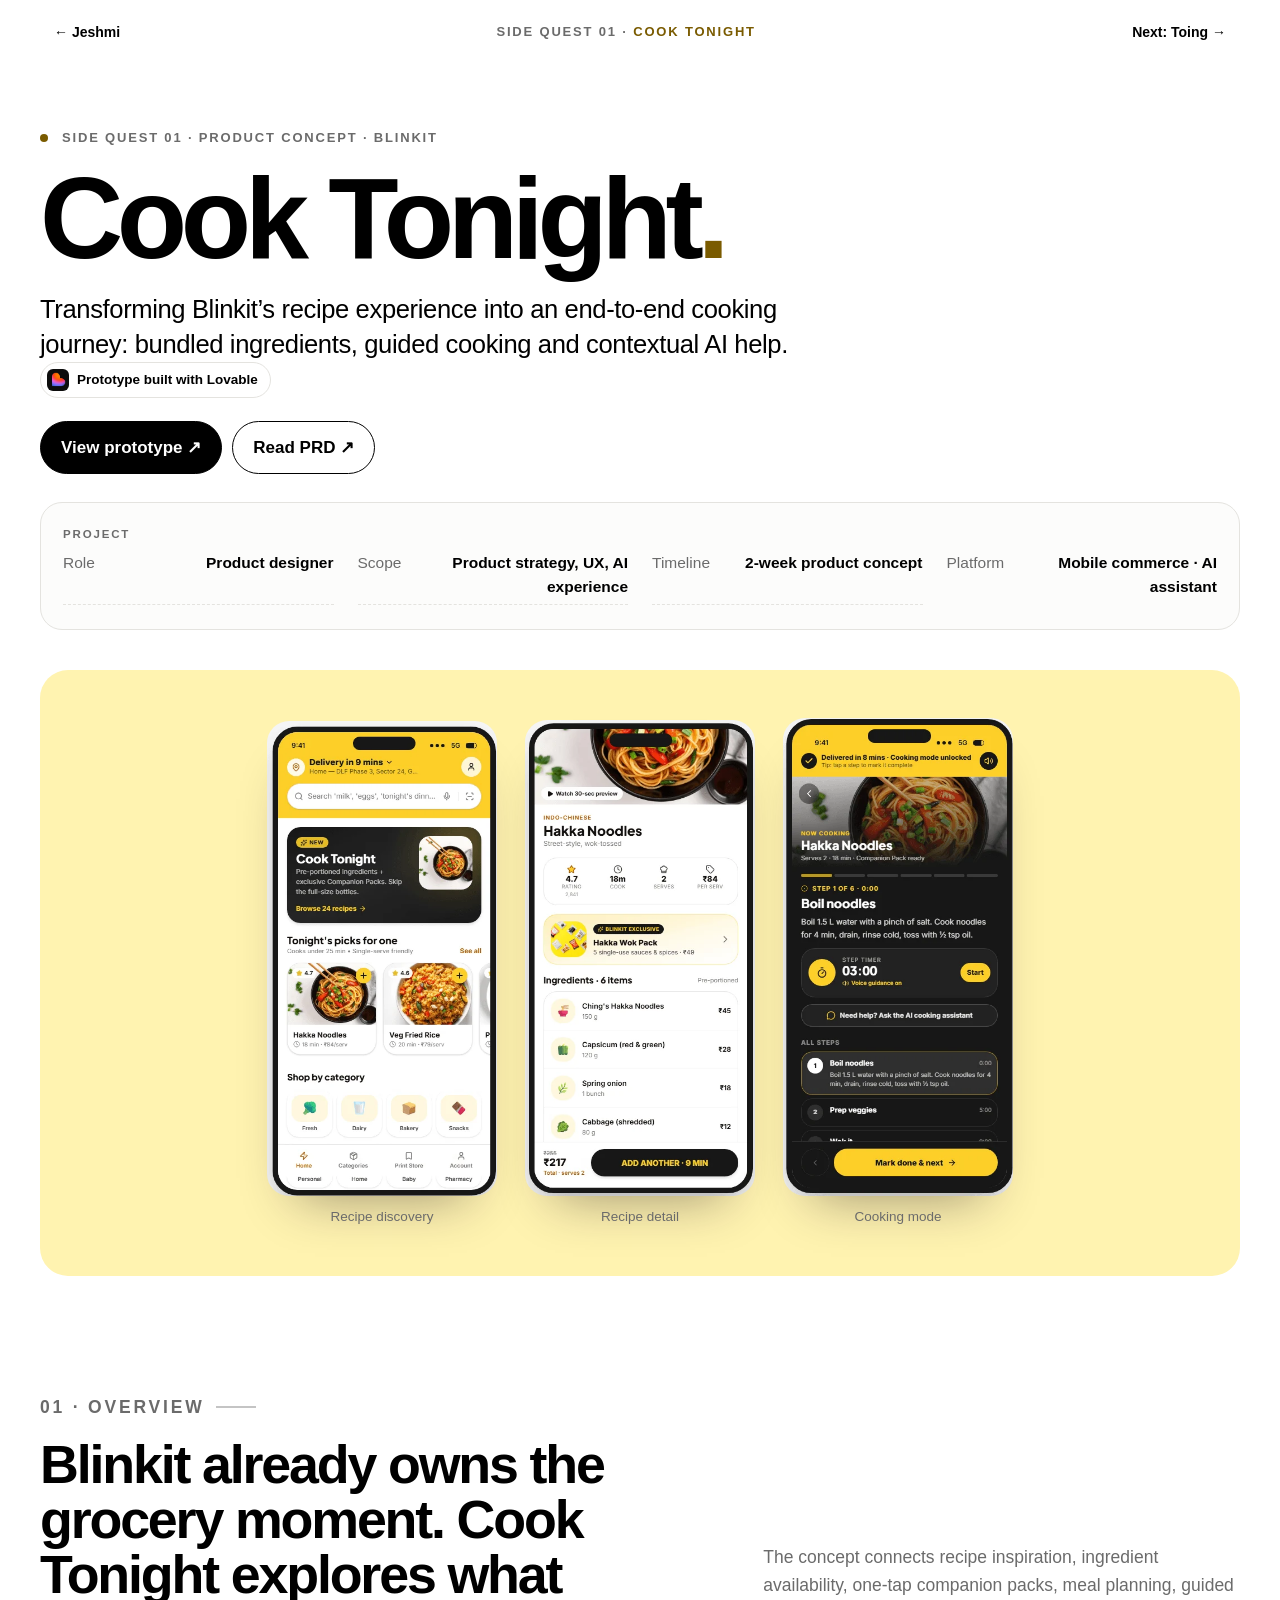
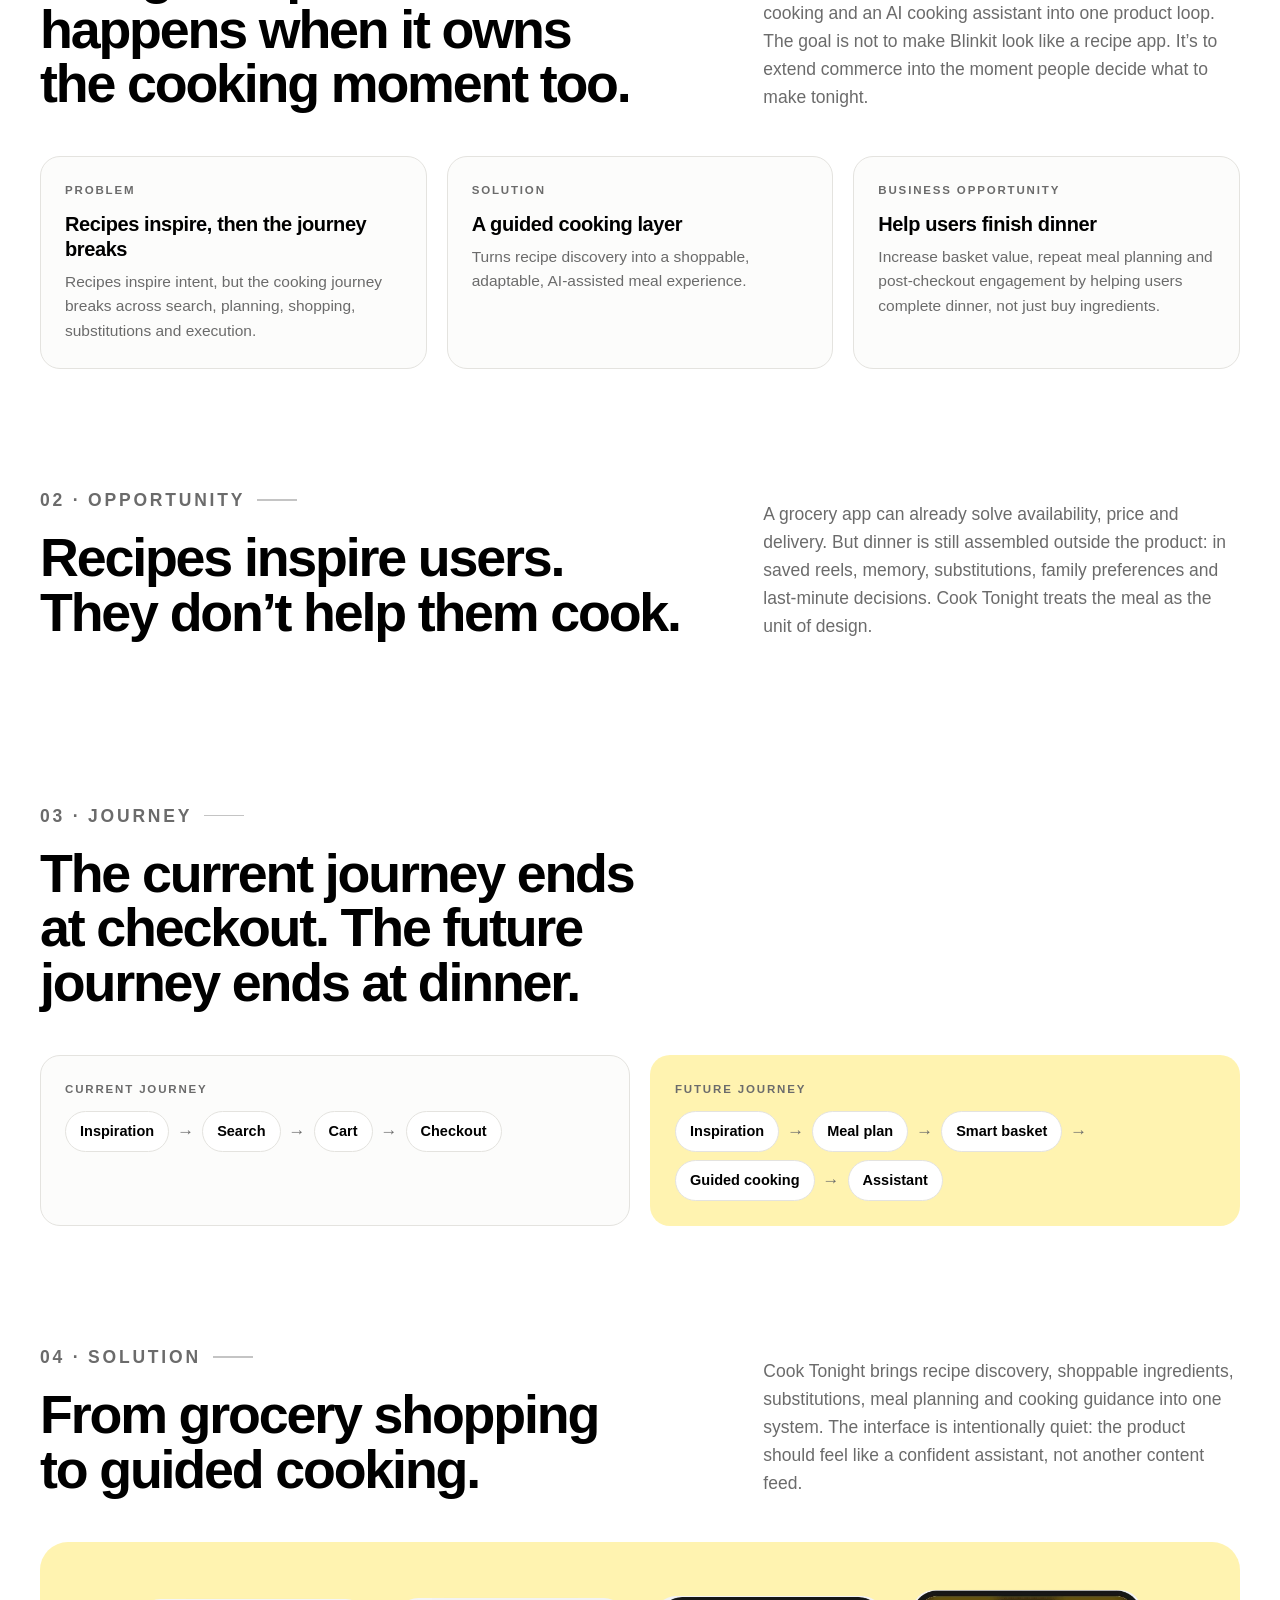
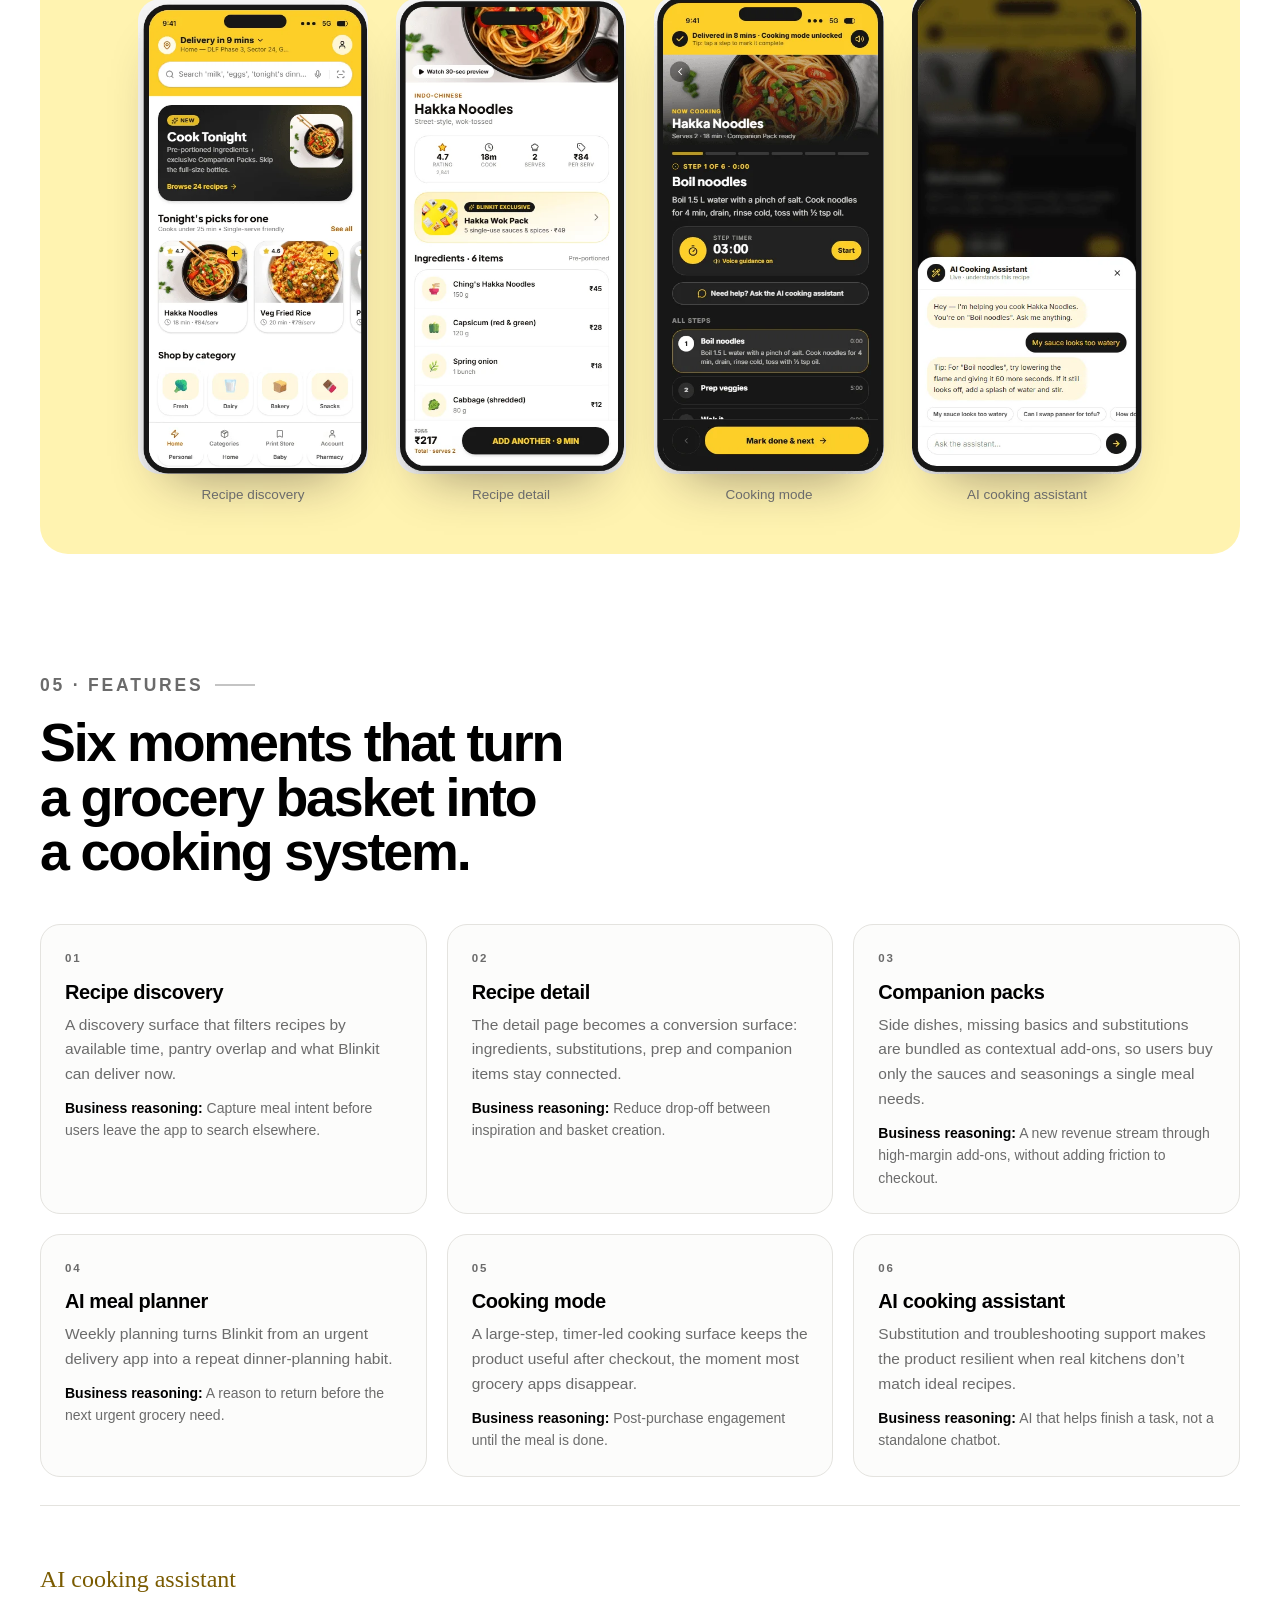
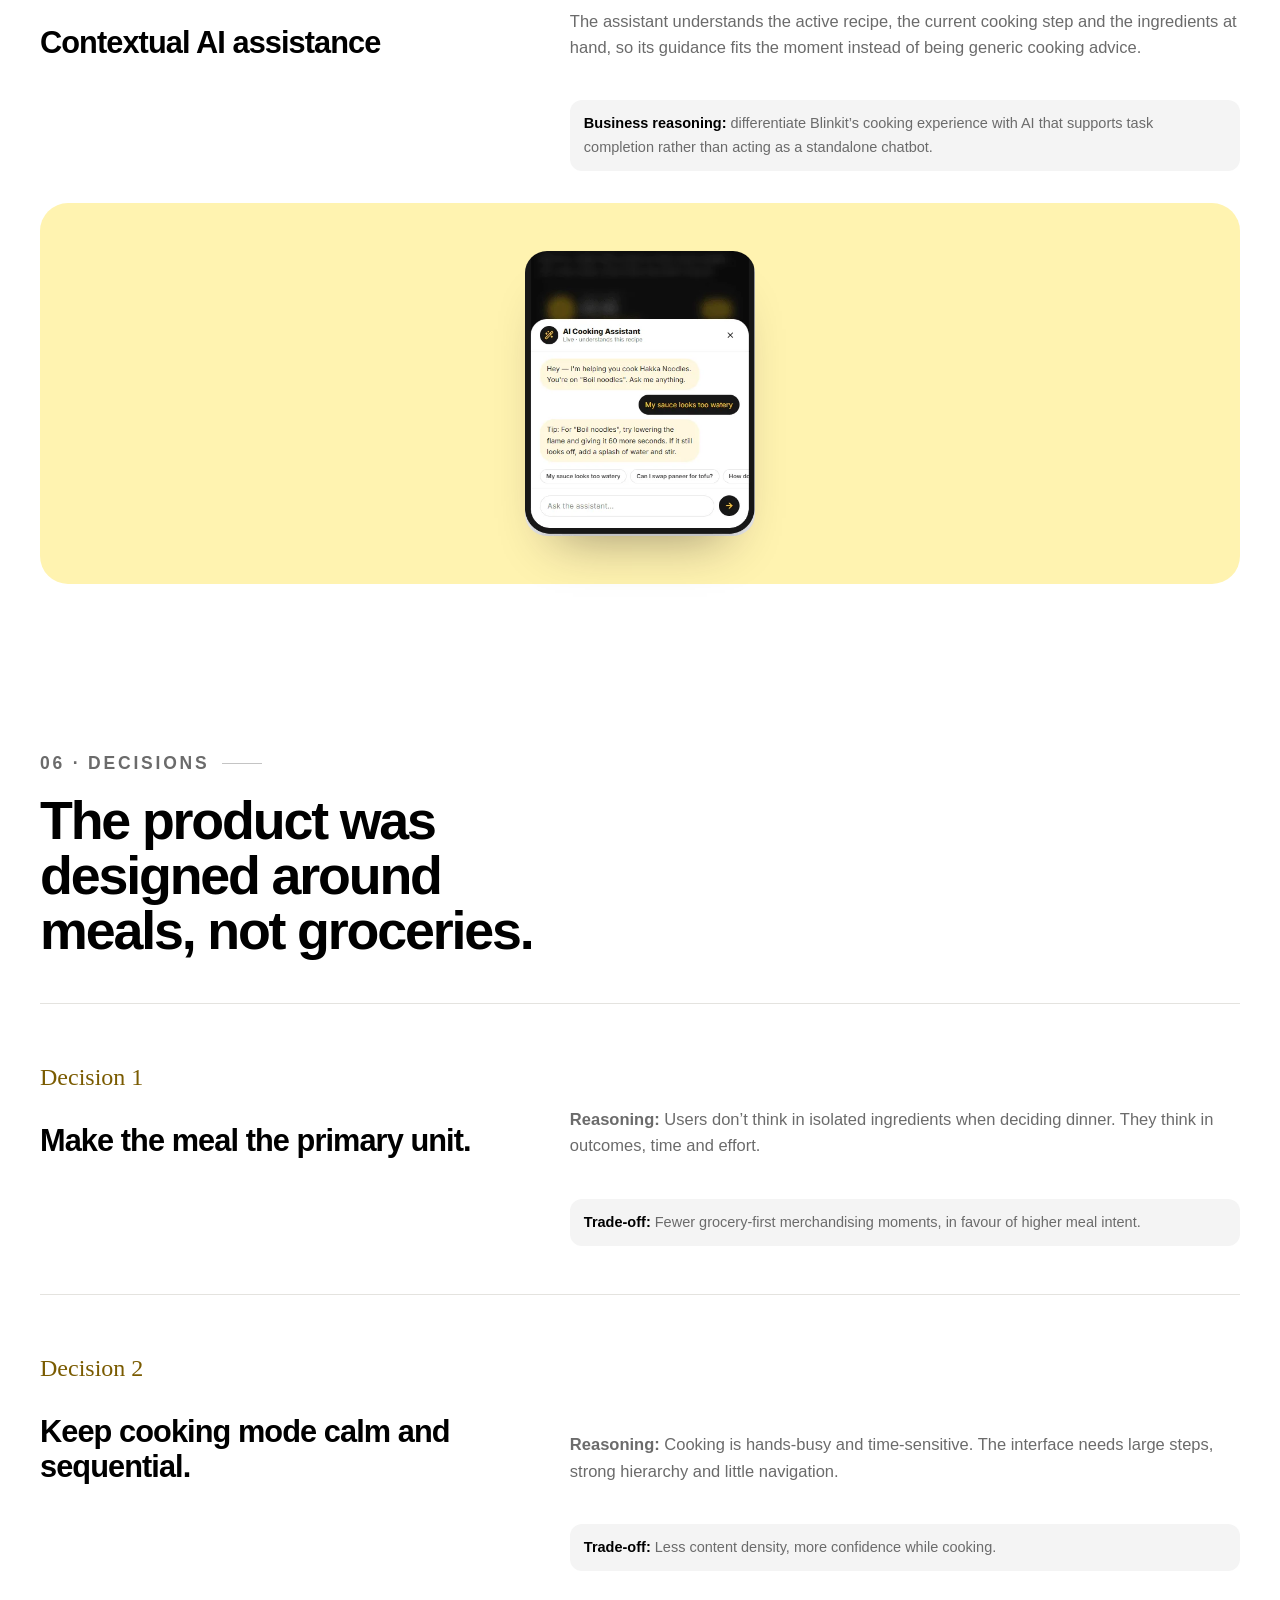
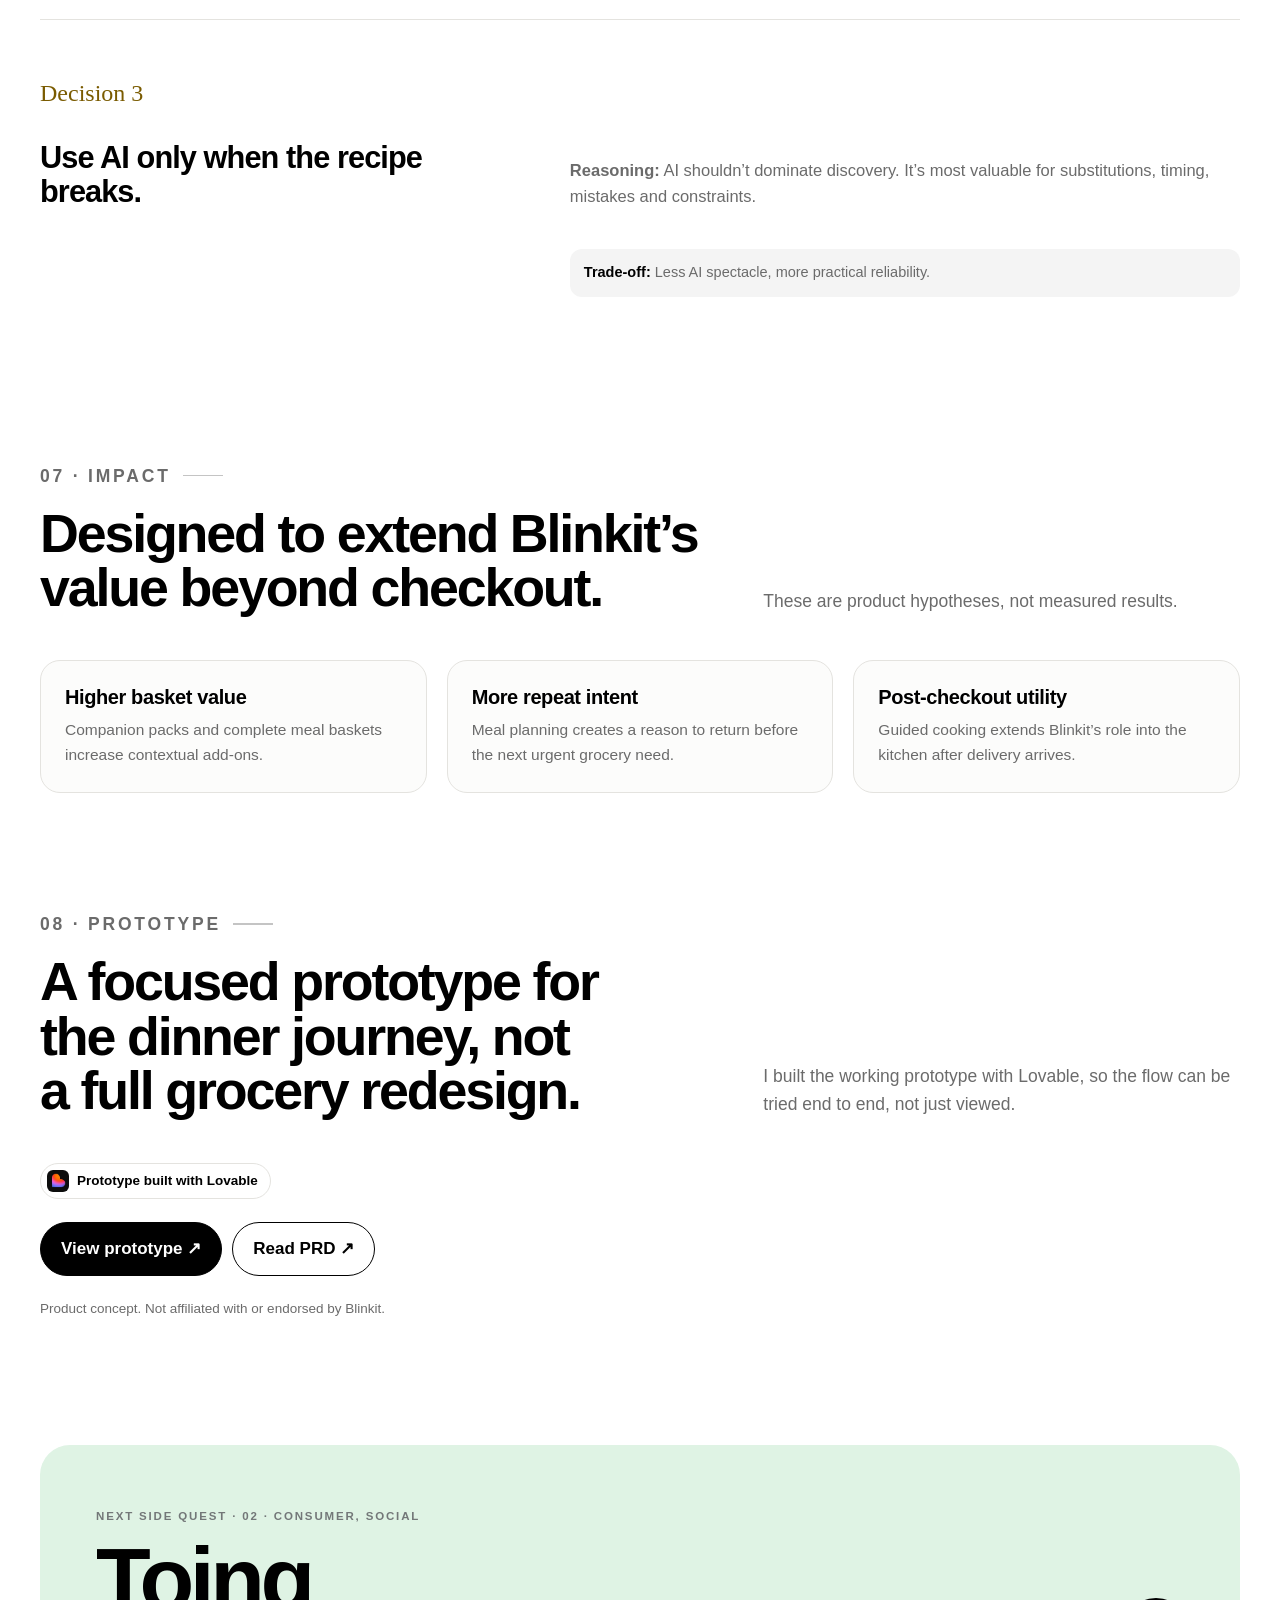
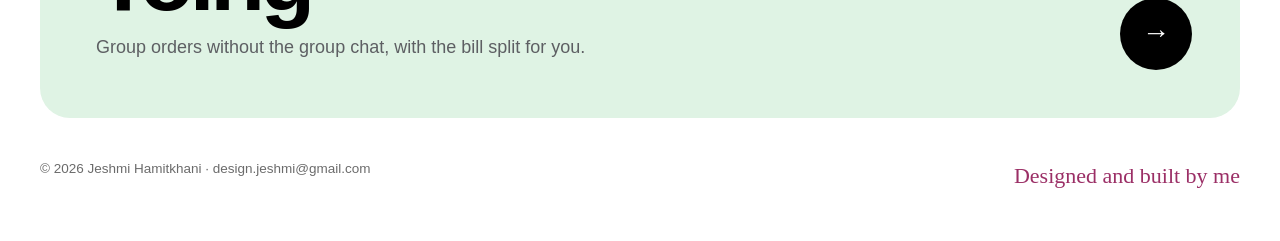
==== commit 5751a450: "Align the case studies to the landing page, and fix the hero gutter Hero and footer carry class .wra" ====
--- a/blinkit.html
+++ b/blinkit.html
@@ -1,8 +1,8 @@
 <!doctype html>
 <html lang="en"><head><meta charset="utf-8"><meta name="viewport" content="width=device-width, initial-scale=1, viewport-fit=cover">
-<title>Cook Tonight · Jeshmi</title><meta name="description" content="Cook Tonight, a Blinkit product concept by Jeshmi Hamitkhani: recipe discovery, ingredient bundles, guided cooking and an AI cooking assistant.">
+<title>Cook Tonight · Jeshmi</title><meta property="og:type" content="article"><meta property="og:url" content="https://jeshmiportfolio.vercel.app/blinkit.html"><meta property="og:title" content="Cook Tonight · Jeshmi"><meta property="og:description" content="Cook Tonight, a Blinkit product concept by Jeshmi Hamitkhani: recipe discovery, ingredient bundles, guided cooking and an AI cooking assistant."><meta property="og:image" content="https://jeshmiportfolio.vercel.app/og.jpg"><meta property="og:image:width" content="1200"><meta property="og:image:height" content="630"><meta name="twitter:card" content="summary_large_image"><meta name="twitter:image" content="https://jeshmiportfolio.vercel.app/og.jpg"><link rel="icon" type="image/png" sizes="32x32" href="favicon-32.png"><link rel="icon" type="image/png" sizes="192x192" href="favicon-192.png"><link rel="apple-touch-icon" href="apple-touch-icon.png"><meta name="description" content="Cook Tonight, a Blinkit product concept by Jeshmi Hamitkhani: recipe discovery, ingredient bundles, guided cooking and an AI cooking assistant.">
 <link rel="preconnect" href="https://fonts.googleapis.com"><link rel="preconnect" href="https://fonts.gstatic.com" crossorigin>
-<link rel="stylesheet" href="https://fonts.googleapis.com/css2?family=Manrope:wght@400;500;600;700;800&family=Caveat:wght@600;700&family=Inter:wght@400;500;600;700&family=JetBrains+Mono:wght@400;600&display=swap">
+<link rel="preconnect" href="https://api.fontshare.com" crossorigin><link rel="stylesheet" href="https://api.fontshare.com/v2/css?f%5B%5D=general-sans@400,500,600&display=swap">
 <link rel="stylesheet" href="cs.css">
 <style>:root{--tint:#FFF3B0;--tint-ink:#7A5B00;--pa:#0C831F}.dec>.oshot{grid-column:1/-1;margin-top:8px}.oshot img[src*="o-pu-dec"]{padding:clamp(10px,2vw,22px);background:#fff}.oshot{margin:0;border-radius:14px;overflow:hidden;background:#fff;border:1px solid var(--line);box-shadow:0 40px 80px -48px rgba(40,20,40,.45)}.oshot img{display:block;width:100%;height:auto}
 .aff-f{display:flex;flex-wrap:wrap;gap:8px;margin-top:20px}.aff-f button{display:inline-flex;align-items:center;gap:8px;padding:9px 16px;border-radius:999px;border:1px solid var(--line);background:#fff;font:600 14.5px var(--ui,inherit);color:var(--ink);cursor:pointer}.aff-f button i{width:10px;height:10px;border-radius:3px}.aff-f button[aria-pressed=true]{background:var(--ink);color:#fff;border-color:var(--ink)}
--- a/cs.css
+++ b/cs.css
@@ -2,19 +2,19 @@
    Layout: one 1200px column on warm paper; each case gets its folder colour as --tint and a product accent as --pa.
    Reading order on every page: 30-second summary → problem → research → insight → decisions → the product → impact → reflection. */
 :root {
-  --bg: #F6F2EC;
-  --paper: #FFFDF9;
-  --ink: #2B2530;
-  --muted: #6F6872;
-  --line: rgba(43, 37, 48, .1);
+  --bg: #FFFFFF;
+  --paper: #FCFCFB;
+  --ink: #000000;
+  --muted: #6B6B6B;
+  --line: #E4E3DF;
   --magenta: #9B2F66;
   --tint: #F9DCE9;
   --tint-ink: #8E2457;
   --pa: #2563EB;
-  --sans: 'Manrope', 'Avenir Next', system-ui, sans-serif;
+  --sans: 'General Sans', 'Plus Jakarta Sans', 'Helvetica Neue', Arial, sans-serif;
   --hand: 'Caveat', 'Bradley Hand', cursive;
-  --ui: 'Inter', system-ui, -apple-system, 'Segoe UI', sans-serif;
-  --mono: 'JetBrains Mono', ui-monospace, 'SF Mono', Menlo, Consolas, monospace;
+  --ui: 'General Sans', 'Plus Jakarta Sans', 'Helvetica Neue', Arial, sans-serif;
+  --mono: 'Geist Mono', ui-monospace, Menlo, Consolas, monospace;
   --ease: cubic-bezier(.16, 1, .3, 1);
   color-scheme: light;
 }
